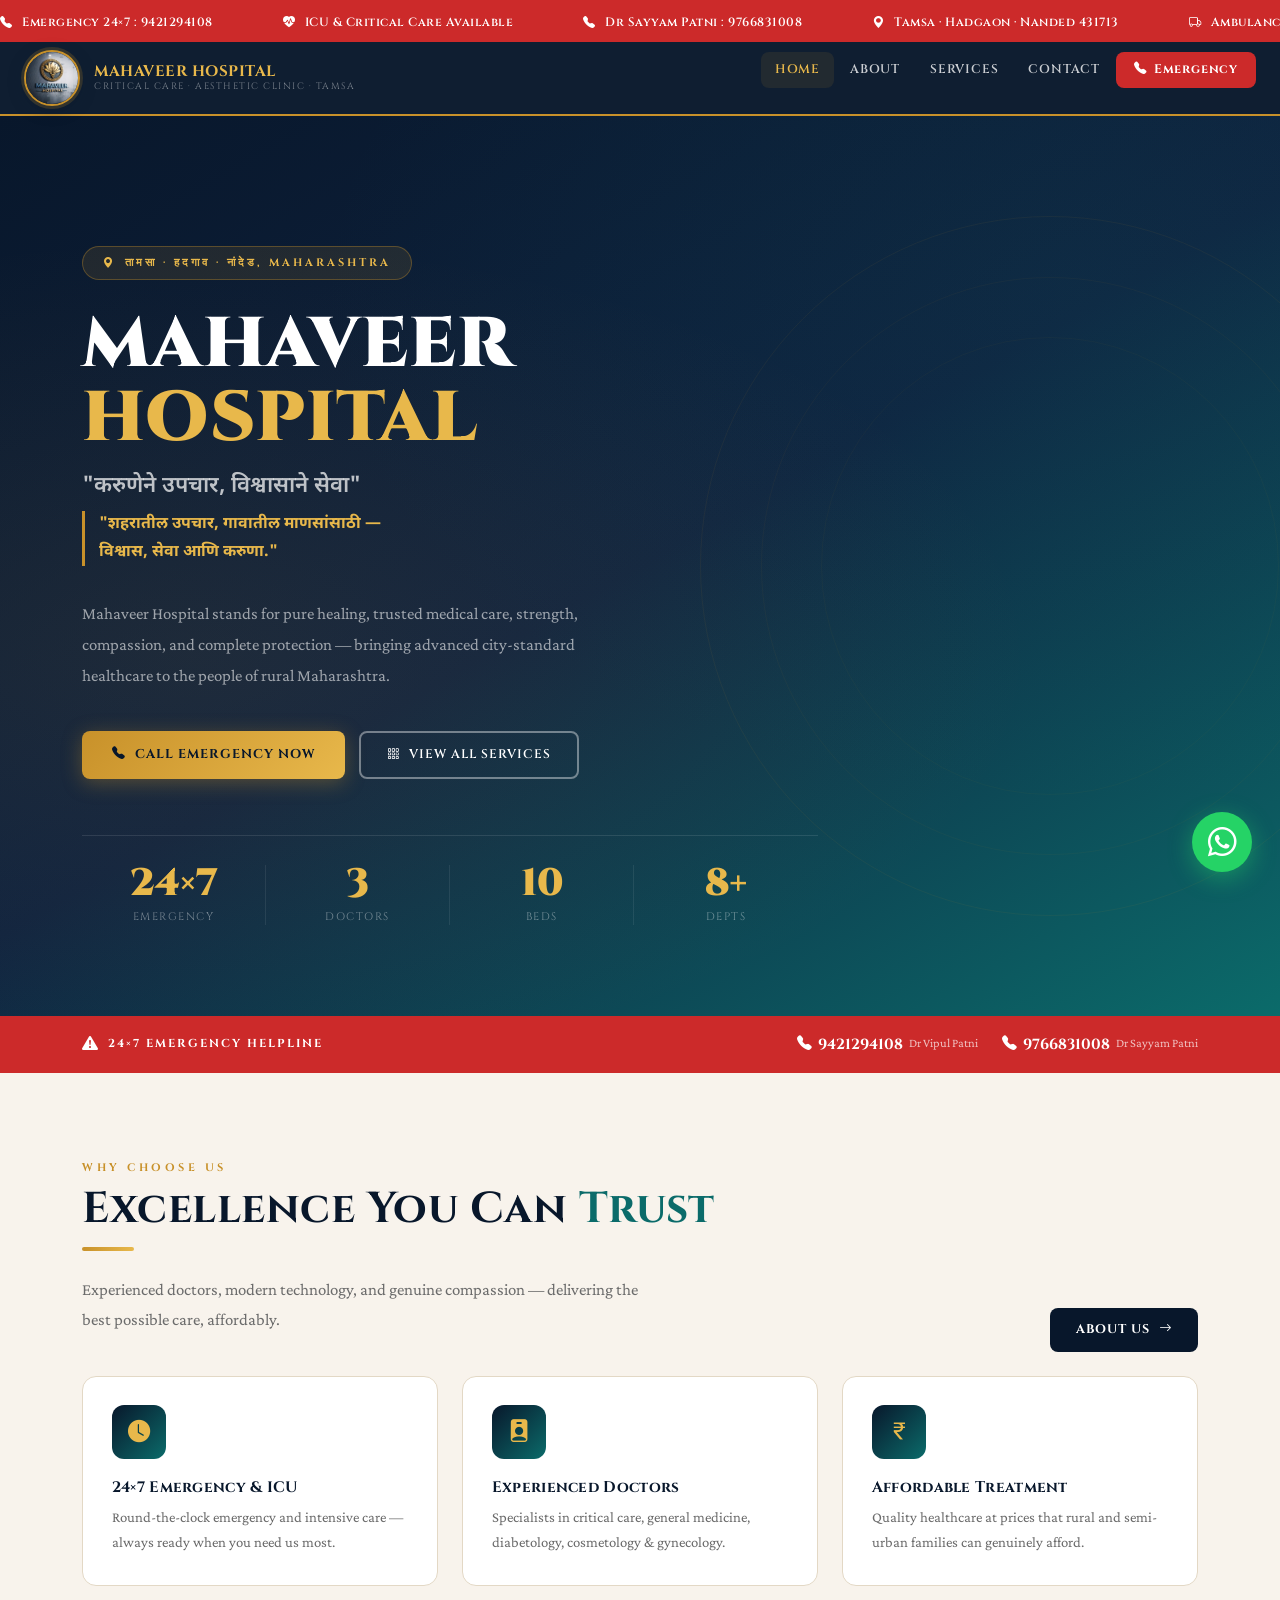
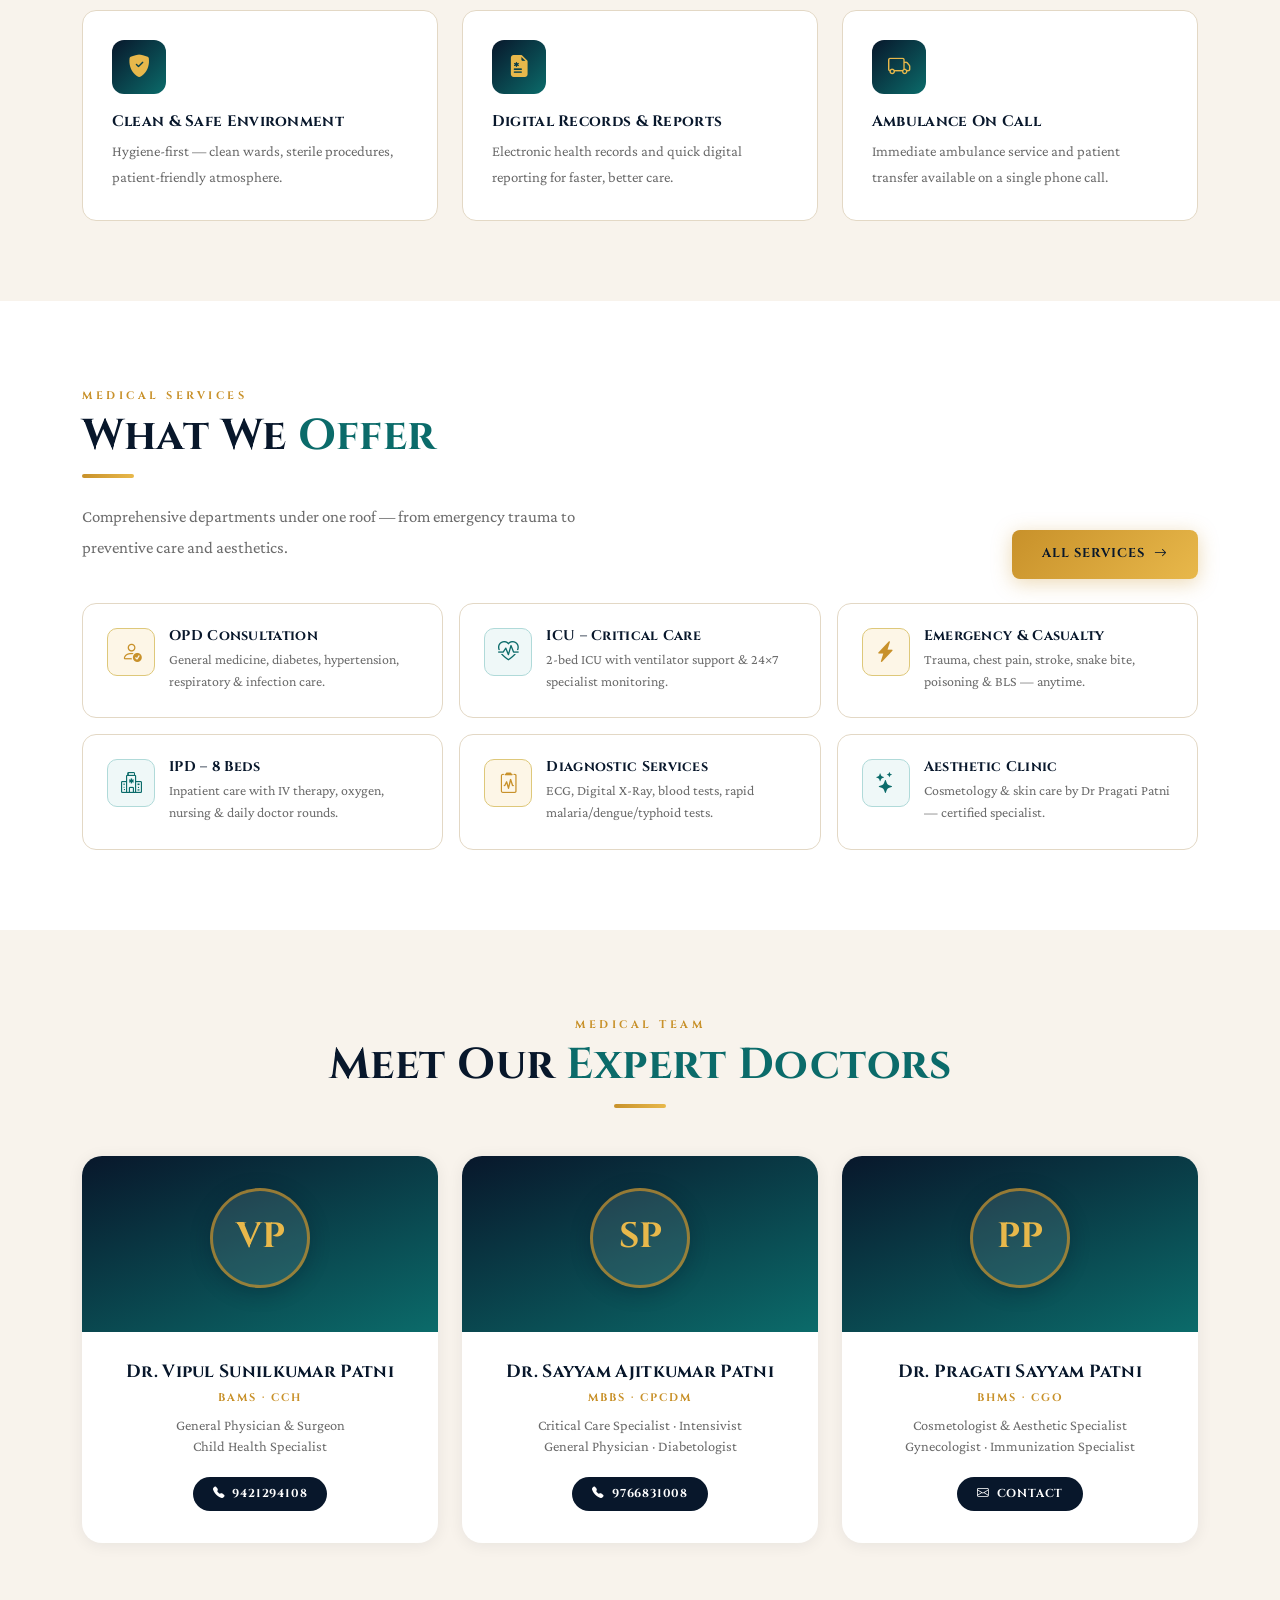
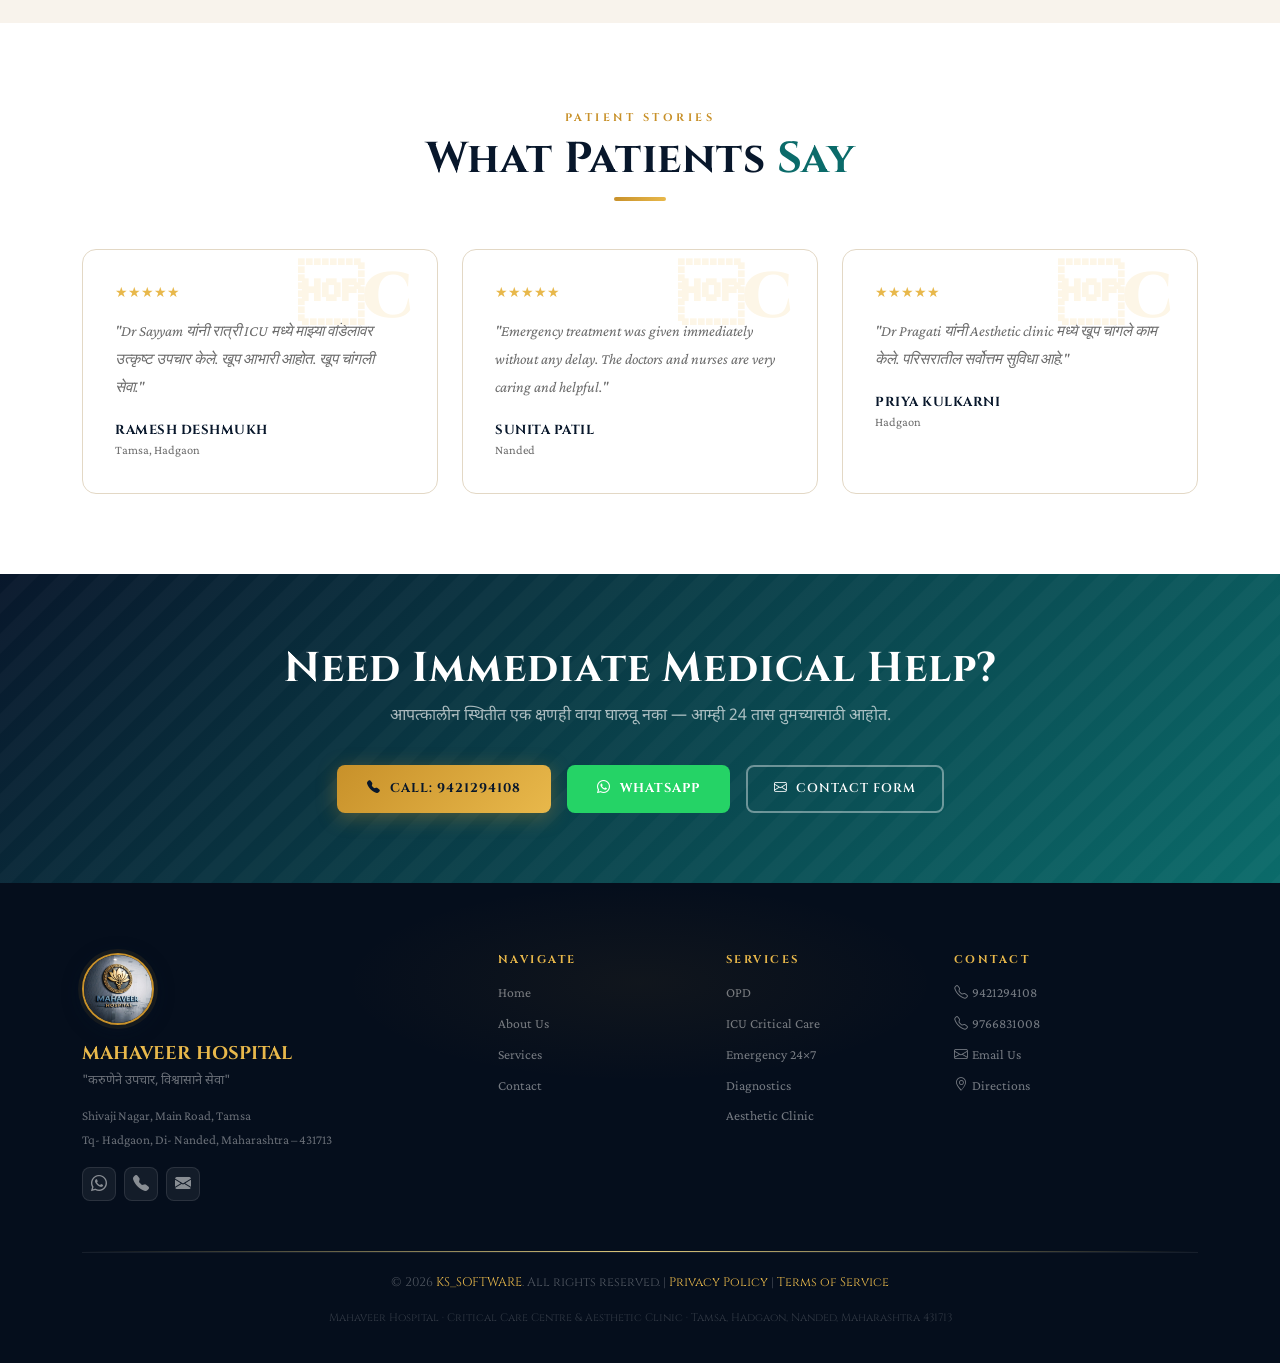
==== index.html @ 1d965a62 "FINAL CODE MAHAVEER HOSPITAL WEBSITE CODE" ====
<!DOCTYPE html><html lang="mr"><head>
<meta charset="UTF-8"/><meta name="viewport" content="width=device-width,initial-scale=1.0"/>
<title>Mahaveer Hospital – Critical Care Centre & Aesthetic Clinic | Tamsa, Hadgaon, Nanded</title><meta name="description" content="Mahaveer Hospital Tamsa – 24×7 Emergency, ICU, OPD, Diagnostic & Aesthetic Clinic. Dr Vipul Patni & Dr Sayyam Patni. Call 9421294108. Tamsa, Hadgaon, Nanded 431713."/>
<meta name="keywords" content="Mahaveer Hospital Tamsa Hadgaon Nanded, ICU emergency OPD, Dr Vipul Patni, Dr Sayyam Patni, critical care Maharashtra, महावीर हॉस्पिटल तामसा"/>
<script type="application/ld+json">{"@context":"https://schema.org","@type":"Hospital","name":"Mahaveer Hospital","telephone":"+919421294108","address":{"@type":"PostalAddress","streetAddress":"Shivaji Nagar Main Road Tamsa","addressLocality":"Hadgaon","addressRegion":"Maharashtra","postalCode":"431713","addressCountry":"IN"},"openingHours":"Mo-Su 00:00-23:59"}</script>
<link rel="preconnect" href="https://fonts.googleapis.com"/>
<link href="https://fonts.googleapis.com/css2?family=Cinzel:wght@400;600;700;900&family=Crimson+Pro:ital,wght@0,300;0,400;0,600;0,700;1,400&family=Noto+Sans+Devanagari:wght@400;500;600;700&display=swap" rel="stylesheet"/>
<link rel="stylesheet" href="https://cdn.jsdelivr.net/npm/bootstrap-icons@1.11.3/font/bootstrap-icons.min.css"/>
<link rel="stylesheet" href="https://cdn.jsdelivr.net/npm/bootstrap@5.3.3/dist/css/bootstrap.min.css"/>
<link rel="stylesheet" href="style.css"/>
<style>
/* HERO */
.hero{min-height:100vh;background:linear-gradient(150deg,#08172B 0%,#0F2340 50%,#0B6B6A 100%);display:flex;align-items:center;padding:110px 0 70px;position:relative;overflow:hidden}
.hero-mesh{position:absolute;inset:0;background:radial-gradient(ellipse at 15% 60%,rgba(200,145,42,.09) 0%,transparent 55%),radial-gradient(ellipse at 85% 20%,rgba(11,107,106,.12) 0%,transparent 50%);pointer-events:none}
.hero-ring{position:absolute;right:-120px;top:50%;transform:translateY(-50%);width:700px;height:700px;border-radius:50%;border:1px solid rgba(200,145,42,.07);pointer-events:none}
.hero-ring::before{content:'';position:absolute;inset:60px;border-radius:50%;border:1px solid rgba(200,145,42,.05)}
.hero-ring::after{content:'';position:absolute;inset:120px;border-radius:50%;border:1px solid rgba(200,145,42,.04)}
.hero-inner{position:relative;z-index:1}
.hero-chip{display:inline-flex;align-items:center;gap:8px;background:rgba(200,145,42,.12);border:1px solid rgba(200,145,42,.35);border-radius:40px;padding:7px 20px;font-family:'Cinzel',serif;font-size:.68rem;font-weight:700;color:#E8B84B;letter-spacing:3px;text-transform:uppercase;margin-bottom:1.8rem}
.hero-h1{font-family:'Cinzel',serif;font-size:clamp(2.2rem,5.5vw,4.5rem);font-weight:900;color:#fff;line-height:1.05;letter-spacing:1px;margin-bottom:.8rem}
.hero-h1 em{color:#E8B84B;font-style:normal;display:block}
.hero-tagline{font-family:'Noto Sans Devanagari',sans-serif;font-size:clamp(1.05rem,2.2vw,1.4rem);color:rgba(255,255,255,.72);font-weight:600;margin-bottom:.4rem}
.hero-bold{font-family:'Noto Sans Devanagari',sans-serif;font-size:clamp(.85rem,1.5vw,1rem);font-weight:700;color:#E8B84B;border-left:3px solid #C8912A;padding-left:14px;margin-bottom:2rem;line-height:1.7}
.hero-p{font-size:1.05rem;color:rgba(255,255,255,.58);max-width:500px;line-height:1.85;margin-bottom:2.5rem;font-family:'Crimson Pro',serif}
.hero-btns{display:flex;flex-wrap:wrap;gap:14px;margin-bottom:3.5rem}
.hero-stats{display:grid;grid-template-columns:repeat(4,1fr);gap:0;padding:1.8rem 0 0;border-top:1px solid rgba(255,255,255,.1)}
.hst{text-align:center;padding:0 1rem}
.hst:not(:last-child){border-right:1px solid rgba(255,255,255,.08)}
.hst-num{font-family:'Cinzel',serif;font-size:clamp(1.5rem,3vw,2.4rem);font-weight:900;color:#E8B84B;display:block;line-height:1}
.hst-lbl{font-size:.68rem;color:rgba(255,255,255,.42);letter-spacing:1.5px;text-transform:uppercase;font-family:'Cinzel',serif;margin-top:4px}

/* EMERGENCY BAND */
.em-band{background:var(--red);padding:16px 0}
.em-inner{display:flex;flex-wrap:wrap;align-items:center;justify-content:space-between;gap:12px}
.em-label{font-family:'Cinzel',serif;font-size:.72rem;font-weight:700;color:#fff;letter-spacing:2px;text-transform:uppercase;display:flex;align-items:center;gap:8px}
.em-label i{font-size:1rem;animation:bell .8s ease-in-out infinite alternate}
@keyframes bell{from{transform:rotate(-10deg)}to{transform:rotate(10deg)}}
.em-phones{display:flex;flex-wrap:wrap;gap:24px}
.em-phones a{color:#fff;text-decoration:none;font-family:'Cinzel',serif;font-weight:700;font-size:.92rem;display:flex;align-items:center;gap:6px}
.em-phones a small{font-family:'Crimson Pro',serif;font-size:.78rem;opacity:.7;font-weight:400}

/* WHY US */
.why-card{background:#fff;border-radius:14px;padding:1.8rem;border:1px solid var(--border);transition:all .3s;height:100%;position:relative;overflow:hidden}
.why-card::before{content:'';position:absolute;top:0;left:0;right:0;height:3px;background:linear-gradient(90deg,var(--gold),var(--teal));transform:scaleX(0);transform-origin:left;transition:transform .35s}
.why-card:hover{transform:translateY(-6px);box-shadow:0 20px 60px rgba(8,23,43,.13)}
.why-card:hover::before{transform:scaleX(1)}
.why-ico{width:54px;height:54px;border-radius:12px;background:linear-gradient(135deg,var(--navy),var(--teal));display:flex;align-items:center;justify-content:center;font-size:1.4rem;color:#E8B84B;margin-bottom:1.2rem}
.why-card h5{font-family:'Cinzel',serif;font-size:.95rem;font-weight:700;color:var(--navy);margin-bottom:.5rem;letter-spacing:.3px}
.why-card p{font-size:.92rem;color:var(--muted);line-height:1.75;margin:0}

/* SVC PREVIEW */
.svc-prev{background:#fff;border-radius:14px;border:1px solid var(--border);padding:1.5rem;display:flex;gap:14px;align-items:flex-start;transition:all .3s;height:100%}
.svc-prev:hover{box-shadow:0 8px 32px rgba(8,23,43,.1);transform:translateY(-3px)}
.sp-ico{width:48px;height:48px;flex-shrink:0;border-radius:10px;background:var(--gold-pale);border:1px solid var(--gold-border);display:flex;align-items:center;justify-content:center;font-size:1.3rem;color:var(--gold)}
.sp-ico.teal{background:#EFF8F8;border-color:#B0DAD9;color:var(--teal)}
.svc-prev h6{font-family:'Cinzel',serif;font-size:.88rem;font-weight:700;color:var(--navy);margin-bottom:4px;letter-spacing:.3px}
.svc-prev p{font-size:.87rem;color:var(--muted);line-height:1.6;margin:0}

/* TESTI */
.testi-card{background:#fff;border-radius:14px;padding:2rem;border:1px solid var(--border);height:100%;position:relative}
.testi-card::before{content:'C';font-family:'Cinzel',serif;font-size:4rem;color:var(--gold-pale);position:absolute;top:1rem;right:1.5rem;line-height:1;font-weight:900}
.testi-stars{color:#E8B84B;margin-bottom:.8rem;font-size:.85rem}
.testi-q{font-size:.95rem;color:var(--muted);line-height:1.85;margin-bottom:1.2rem;font-style:italic}
.testi-name{font-family:'Cinzel',serif;font-weight:700;font-size:.82rem;color:var(--navy);letter-spacing:.5px}
.testi-loc{font-size:.78rem;color:var(--muted);font-family:'Crimson Pro',serif}

/* CTA */
.cta-block{background:linear-gradient(135deg,var(--navy),var(--teal));padding:70px 0;text-align:center;position:relative;overflow:hidden}
.cta-block::before{content:'';position:absolute;inset:0;background:url("data:image/svg+xml,%3Csvg width='40' height='40' viewBox='0 0 40 40' xmlns='http://www.w3.org/2000/svg'%3E%3Cg fill='%23ffffff' fill-opacity='0.025'%3E%3Cpath d='M0 40L40 0H20L0 20M40 40V20L20 40'/%3E%3C/g%3E%3C/svg%3E")}
.cta-block h2{font-family:'Cinzel',serif;font-size:clamp(1.5rem,3.5vw,2.6rem);font-weight:700;color:#fff;margin-bottom:.6rem;letter-spacing:1px;position:relative}
.cta-block p{font-family:'Noto Sans Devanagari',sans-serif;color:rgba(255,255,255,.65);margin-bottom:2.2rem;position:relative}

@media(max-width:768px){.hero-stats{grid-template-columns:repeat(2,1fr);gap:1px}.hst{padding:.8rem}}
</style>
</head><body><div class="ticker-wrap"><div class="ticker-move">
<span><i class="bi bi-telephone-fill"></i> Emergency 24×7 : 9421294108</span>
<span><i class="bi bi-heart-pulse-fill"></i> ICU &amp; Critical Care Available</span>
<span><i class="bi bi-telephone-fill"></i> Dr Sayyam Patni : 9766831008</span>
<span><i class="bi bi-geo-alt-fill"></i> Tamsa · Hadgaon · Nanded 431713</span>
<span><i class="bi bi-truck"></i> Ambulance On Call</span>
<span><i class="bi bi-telephone-fill"></i> Emergency 24×7 : 9421294108</span>
<span><i class="bi bi-heart-pulse-fill"></i> ICU &amp; Critical Care Available</span>
<span><i class="bi bi-telephone-fill"></i> Dr Sayyam Patni : 9766831008</span>
<span><i class="bi bi-geo-alt-fill"></i> Tamsa · Hadgaon · Nanded 431713</span>
<span><i class="bi bi-truck"></i> Ambulance On Call</span>
</div></div>
<nav class="site-nav" id="mainNav">
<div class="nav-container">
  <a href="index.html" class="nav-brand">
    <img src="logo.jpeg" alt="Mahaveer Hospital Logo" class="nav-logo-img"/>
    <div class="brand-words"><span class="brand-main">MAHAVEER HOSPITAL</span><span class="brand-sub">Critical Care · Aesthetic Clinic · Tamsa</span></div>
  </a>
  <button class="nav-hamburger" id="navToggle"><span></span><span></span><span></span></button>
  <ul class="nav-menu" id="navMenu"><li><a href="index.html" class="nav-link  active">Home</a></li><li><a href="about.html" class="nav-link">About</a></li><li><a href="services.html" class="nav-link">Services</a></li><li><a href="contact.html" class="nav-link">Contact</a></li><li><a href="tel:9421294108" class="nav-emergency"><i class="bi bi-telephone-fill"></i> Emergency</a></li></ul>
</div></nav>
<!-- ══ HERO ══ -->
<section class="hero">
  <div class="hero-mesh"></div>
  <div class="hero-ring"></div>
  <div class="container hero-inner">
    <div class="row">
      <div class="col-lg-8">
        <div class="hero-chip"><i class="bi bi-geo-alt-fill"></i> तामसा · हदगाव · नांदेड, Maharashtra</div>
        <h1 class="hero-h1">MAHAVEER<br/><em>HOSPITAL</em></h1>
        <div class="hero-tagline">"करुणेने उपचार, विश्वासाने सेवा"</div>
        <div class="hero-bold">"शहरातील उपचार, गावातील माणसांसाठी —<br/>विश्वास, सेवा आणि करुणा."</div>
        <p class="hero-p">Mahaveer Hospital stands for pure healing, trusted medical care, strength, compassion, and complete protection — bringing advanced city-standard healthcare to the people of rural Maharashtra.</p>
        <div class="hero-btns">
          <a href="tel:9421294108" class="btn-gold"><i class="bi bi-telephone-fill"></i> Call Emergency Now</a>
          <a href="services.html" class="btn-outline-white"><i class="bi bi-grid-3x3-gap"></i> View All Services</a>
        </div>
        <div class="hero-stats">
          <div class="hst"><span class="hst-num" data-count="24" data-suffix="×7">24×7</span><div class="hst-lbl">Emergency</div></div>
          <div class="hst"><span class="hst-num" data-count="3" data-suffix="">3</span><div class="hst-lbl">Doctors</div></div>
          <div class="hst"><span class="hst-num" data-count="10" data-suffix="">10</span><div class="hst-lbl">Beds</div></div>
          <div class="hst"><span class="hst-num" data-count="8" data-suffix="+">8+</span><div class="hst-lbl">Depts</div></div>
        </div>
      </div>
    </div>
  </div>
</section>

<!-- ══ EMERGENCY BAND ══ -->
<div class="em-band">
  <div class="container">
    <div class="em-inner">
      <div class="em-label"><i class="bi bi-exclamation-triangle-fill"></i> 24×7 Emergency Helpline</div>
      <div class="em-phones">
        <a href="tel:9421294108"><i class="bi bi-telephone-fill"></i> 9421294108 <small>Dr Vipul Patni</small></a>
        <a href="tel:9766831008"><i class="bi bi-telephone-fill"></i> 9766831008 <small>Dr Sayyam Patni</small></a>
      </div>
    </div>
  </div>
</div>

<!-- ══ WHY US ══ -->
<section class="bg-cream">
  <div class="container">
    <div class="row align-items-end mb-4">
      <div class="col-md-8" data-aos>
        <div class="sec-eyebrow">Why Choose Us</div>
        <h2 class="sec-title">Excellence You Can <span>Trust</span></h2>
        <div class="gold-bar"></div>
        <p class="sec-lead">Experienced doctors, modern technology, and genuine compassion — delivering the best possible care, affordably.</p>
      </div>
      <div class="col-md-4 text-md-end mt-3 mt-md-0">
        <a href="about.html" class="btn-navy">About Us <i class="bi bi-arrow-right"></i></a>
      </div>
    </div>
    <div class="row g-4">
      <div class="col-md-6 col-lg-4" data-aos><div class="why-card"><div class="why-ico"><i class="bi bi-clock-fill"></i></div><h5>24×7 Emergency &amp; ICU</h5><p>Round-the-clock emergency and intensive care — always ready when you need us most.</p></div></div>
      <div class="col-md-6 col-lg-4" data-aos data-d="1"><div class="why-card"><div class="why-ico"><i class="bi bi-person-badge-fill"></i></div><h5>Experienced Doctors</h5><p>Specialists in critical care, general medicine, diabetology, cosmetology &amp; gynecology.</p></div></div>
      <div class="col-md-6 col-lg-4" data-aos data-d="2"><div class="why-card"><div class="why-ico"><i class="bi bi-currency-rupee"></i></div><h5>Affordable Treatment</h5><p>Quality healthcare at prices that rural and semi-urban families can genuinely afford.</p></div></div>
      <div class="col-md-6 col-lg-4" data-aos data-d="3"><div class="why-card"><div class="why-ico"><i class="bi bi-shield-fill-check"></i></div><h5>Clean &amp; Safe Environment</h5><p>Hygiene-first — clean wards, sterile procedures, patient-friendly atmosphere.</p></div></div>
      <div class="col-md-6 col-lg-4" data-aos data-d="4"><div class="why-card"><div class="why-ico"><i class="bi bi-file-earmark-medical-fill"></i></div><h5>Digital Records &amp; Reports</h5><p>Electronic health records and quick digital reporting for faster, better care.</p></div></div>
      <div class="col-md-6 col-lg-4" data-aos data-d="5"><div class="why-card"><div class="why-ico"><i class="bi bi-truck"></i></div><h5>Ambulance On Call</h5><p>Immediate ambulance service and patient transfer available on a single phone call.</p></div></div>
    </div>
  </div>
</section>

<!-- ══ SERVICES PREVIEW ══ -->
<section>
  <div class="container">
    <div class="row align-items-end mb-4">
      <div class="col-md-8" data-aos>
        <div class="sec-eyebrow">Medical Services</div>
        <h2 class="sec-title">What We <span>Offer</span></h2>
        <div class="gold-bar"></div>
        <p class="sec-lead">Comprehensive departments under one roof — from emergency trauma to preventive care and aesthetics.</p>
      </div>
      <div class="col-md-4 text-md-end mt-3 mt-md-0">
        <a href="services.html" class="btn-gold">All Services <i class="bi bi-arrow-right"></i></a>
      </div>
    </div>
    <div class="row g-3">
      <div class="col-md-6 col-lg-4" data-aos><div class="svc-prev"><div class="sp-ico"><i class="bi bi-person-check"></i></div><div><h6>OPD Consultation</h6><p>General medicine, diabetes, hypertension, respiratory &amp; infection care.</p></div></div></div>
      <div class="col-md-6 col-lg-4" data-aos data-d="1"><div class="svc-prev"><div class="sp-ico teal"><i class="bi bi-heart-pulse"></i></div><div><h6>ICU – Critical Care</h6><p>2-bed ICU with ventilator support &amp; 24×7 specialist monitoring.</p></div></div></div>
      <div class="col-md-6 col-lg-4" data-aos data-d="2"><div class="svc-prev"><div class="sp-ico"><i class="bi bi-lightning-charge-fill"></i></div><div><h6>Emergency &amp; Casualty</h6><p>Trauma, chest pain, stroke, snake bite, poisoning &amp; BLS — anytime.</p></div></div></div>
      <div class="col-md-6 col-lg-4" data-aos data-d="3"><div class="svc-prev"><div class="sp-ico teal"><i class="bi bi-hospital"></i></div><div><h6>IPD – 8 Beds</h6><p>Inpatient care with IV therapy, oxygen, nursing &amp; daily doctor rounds.</p></div></div></div>
      <div class="col-md-6 col-lg-4" data-aos data-d="4"><div class="svc-prev"><div class="sp-ico"><i class="bi bi-clipboard2-pulse"></i></div><div><h6>Diagnostic Services</h6><p>ECG, Digital X-Ray, blood tests, rapid malaria/dengue/typhoid tests.</p></div></div></div>
      <div class="col-md-6 col-lg-4" data-aos data-d="5"><div class="svc-prev"><div class="sp-ico teal"><i class="bi bi-stars"></i></div><div><h6>Aesthetic Clinic</h6><p>Cosmetology &amp; skin care by Dr Pragati Patni — certified specialist.</p></div></div></div>
    </div>
  </div>
</section>

<!-- ══ DOCTORS ══ -->
<section class="bg-cream">
  <div class="container">
    <div class="text-center mb-5" data-aos>
      <div class="sec-eyebrow">Medical Team</div>
      <h2 class="sec-title">Meet Our <span>Expert Doctors</span></h2>
      <div class="gold-bar mx-auto"></div>
    </div>
    <div class="row g-4 justify-content-center">
      <div class="col-md-6 col-lg-4" data-aos>
        <div class="doc-card"><div class="doc-card-head"><div class="doc-initials">VP</div></div>
        <div class="doc-card-body"><div class="doc-name">Dr. Vipul Sunilkumar Patni</div><div class="doc-degree">BAMS · CCH</div><div class="doc-spec">General Physician &amp; Surgeon<br/>Child Health Specialist</div>
        <a href="tel:9421294108" class="doc-cta"><i class="bi bi-telephone-fill"></i> 9421294108</a></div></div>
      </div>
      <div class="col-md-6 col-lg-4" data-aos data-d="2">
        <div class="doc-card"><div class="doc-card-head"><div class="doc-initials">SP</div></div>
        <div class="doc-card-body"><div class="doc-name">Dr. Sayyam Ajitkumar Patni</div><div class="doc-degree">MBBS · CPCDM</div><div class="doc-spec">Critical Care Specialist · Intensivist<br/>General Physician · Diabetologist</div>
        <a href="tel:9766831008" class="doc-cta"><i class="bi bi-telephone-fill"></i> 9766831008</a></div></div>
      </div>
      <div class="col-md-6 col-lg-4" data-aos data-d="4">
        <div class="doc-card"><div class="doc-card-head"><div class="doc-initials">PP</div></div>
        <div class="doc-card-body"><div class="doc-name">Dr. Pragati Sayyam Patni</div><div class="doc-degree">BHMS · CGO</div><div class="doc-spec">Cosmetologist &amp; Aesthetic Specialist<br/>Gynecologist · Immunization Specialist</div>
        <a href="contact.html" class="doc-cta"><i class="bi bi-envelope"></i> Contact</a></div></div>
      </div>
    </div>
  </div>
</section>

<!-- ══ TESTIMONIALS ══ -->
<section>
  <div class="container">
    <div class="text-center mb-5" data-aos>
      <div class="sec-eyebrow">Patient Stories</div>
      <h2 class="sec-title">What Patients <span>Say</span></h2>
      <div class="gold-bar mx-auto"></div>
    </div>
    <div class="row g-4">
      <div class="col-md-4" data-aos><div class="testi-card"><div class="testi-stars">★★★★★</div><p class="testi-q">"Dr Sayyam यांनी रात्री ICU मध्ये माझ्या वडिलांवर उत्कृष्ट उपचार केले. खूप आभारी आहोत. खूप चांगली सेवा."</p><div class="testi-name">RAMESH DESHMUKH</div><div class="testi-loc">Tamsa, Hadgaon</div></div></div>
      <div class="col-md-4" data-aos data-d="2"><div class="testi-card"><div class="testi-stars">★★★★★</div><p class="testi-q">"Emergency treatment was given immediately without any delay. The doctors and nurses are very caring and helpful."</p><div class="testi-name">SUNITA PATIL</div><div class="testi-loc">Nanded</div></div></div>
      <div class="col-md-4" data-aos data-d="4"><div class="testi-card"><div class="testi-stars">★★★★★</div><p class="testi-q">"Dr Pragati यांनी Aesthetic clinic मध्ये खूप चांगले काम केले. परिसरातील सर्वोत्तम सुविधा आहे."</p><div class="testi-name">PRIYA KULKARNI</div><div class="testi-loc">Hadgaon</div></div></div>
    </div>
  </div>
</section>

<!-- ══ CTA ══ -->
<div class="cta-block">
  <div class="container" data-aos>
    <h2>Need Immediate Medical Help?</h2>
    <p>आपत्कालीन स्थितीत एक क्षणही वाया घालवू नका — आम्ही 24 तास तुमच्यासाठी आहोत.</p>
    <div class="d-flex justify-content-center flex-wrap gap-3">
      <a href="tel:9421294108" class="btn-gold"><i class="bi bi-telephone-fill"></i> Call: 9421294108</a>
      <a href="https://wa.me/919421294108" target="_blank" style="display:inline-flex;align-items:center;gap:9px;background:#25D366;color:#fff;padding:14px 30px;border-radius:8px;font-family:'Cinzel',serif;font-weight:700;font-size:.8rem;letter-spacing:1px;text-transform:uppercase;text-decoration:none;transition:all .3s;"><i class="bi bi-whatsapp"></i> WhatsApp</a>
      <a href="contact.html" class="btn-outline-white"><i class="bi bi-envelope"></i> Contact Form</a>
    </div>
  </div>
</div>
<footer class="site-footer"><div class="footer-glow"></div><div class="container">
  <div class="footer-top">
    <div>
      <img src="logo.jpeg" alt="Mahaveer Hospital" class="footer-logo-img"/>
      <p class="footer-name">MAHAVEER HOSPITAL</p>
      <p class="footer-tag">"करुणेने उपचार, विश्वासाने सेवा"</p>
      <p class="footer-addr">Shivaji Nagar, Main Road, Tamsa<br/>Tq- Hadgaon, Di- Nanded, Maharashtra – 431713</p>
      <div class="footer-socials">
        <a href="https://wa.me/919421294108" target="_blank"><i class="bi bi-whatsapp"></i></a>
        <a href="tel:9421294108"><i class="bi bi-telephone-fill"></i></a>
        <a href="mailto:info@mahavirhospital.com"><i class="bi bi-envelope-fill"></i></a>
      </div>
    </div>
    <div class="footer-links-col"><h6>Navigate</h6><a href="index.html">Home</a><a href="about.html">About Us</a><a href="services.html">Services</a><a href="contact.html">Contact</a></div>
    <div class="footer-links-col"><h6>Services</h6><a href="services.html">OPD</a><a href="services.html">ICU Critical Care</a><a href="services.html">Emergency 24×7</a><a href="services.html">Diagnostics</a><a href="services.html">Aesthetic Clinic</a></div>
    <div class="footer-links-col"><h6>Contact</h6>
      <a href="tel:9421294108"><i class="bi bi-telephone me-1"></i>9421294108</a>
      <a href="tel:9766831008"><i class="bi bi-telephone me-1"></i>9766831008</a>
      <a href="mailto:info@mahavirhospital.com"><i class="bi bi-envelope me-1"></i>Email Us</a>
      <a href="https://maps.app.goo.gl/ueTT2sujf9vZsmC67" target="_blank"><i class="bi bi-geo-alt me-1"></i>Directions</a>
    </div>
  </div>
  <div class="divider-gold"></div>
  <div class="footer-bottom">
    <p>&copy; 2026 <a href="http://kssoftware.infinityfree.me/" target="_blank">KS_SOFTWARE</a>. All rights reserved. | <a href="#">Privacy Policy</a> | <a href="#">Terms of Service</a></p>
    <p class="footer-seo">Mahaveer Hospital · Critical Care Centre &amp; Aesthetic Clinic · Tamsa, Hadgaon, Nanded, Maharashtra 431713</p>
  </div>
</div></footer>
<a href="https://wa.me/919421294108?text=नमस्कार%2C%20मला%20Mahaveer%20Hospital%20बद्दल%20माहिती%20हवी%20आहे." target="_blank" class="wa-fab" title="Chat on WhatsApp"><i class="bi bi-whatsapp"></i><span class="wa-pulse"></span></a>
<script src="https://cdn.jsdelivr.net/npm/bootstrap@5.3.3/dist/js/bootstrap.bundle.min.js"></script>
<script src="app.js"></script>
</body></html>
---- style.css ----
/* ══════════════════════════════════════════════
   MAHAVEER HOSPITAL — MASTER STYLESHEET v2
   Cinzel display · Crimson Pro body · Gold/Navy
══════════════════════════════════════════════ */
@import url('https://fonts.googleapis.com/css2?family=Cinzel:wght@400;600;700;900&family=Crimson+Pro:ital,wght@0,300;0,400;0,600;0,700;1,400&family=Noto+Sans+Devanagari:wght@400;500;600;700&display=swap');

:root {
  --gold:        #C8912A;
  --gold-lt:     #E8B84B;
  --gold-pale:   #FDF6E7;
  --gold-border: #DEC87A;
  --navy:        #08172B;
  --navy-2:      #0F2340;
  --teal:        #0B6B6A;
  --teal-lt:     #0F9B9A;
  --white:       #FFFFFF;
  --cream:       #F8F3EC;
  --text:        #1A1A1A;
  --muted:       #6B6B6B;
  --border:      #E3D8C5;
  --red:         #CC2A2A;

  --ff-display: 'Cinzel', serif;
  --ff-body:    'Crimson Pro', serif;
  --ff-deva:    'Noto Sans Devanagari', sans-serif;

  --r:   14px;
  --r-lg: 20px;
  --sh-sm: 0 2px 16px rgba(8,23,43,.07);
  --sh-md: 0 8px 32px rgba(8,23,43,.11);
  --sh-lg: 0 20px 60px rgba(8,23,43,.16);
  --tr:  all .3s cubic-bezier(.4,0,.2,1);
}

*, *::before, *::after { box-sizing: border-box; margin: 0; padding: 0; }
html { scroll-behavior: smooth; }
body { font-family: var(--ff-body); color: var(--text); background: var(--white); overflow-x: hidden; font-size: 16px; line-height: 1.6; }

/* ── SCROLLBAR ── */
::-webkit-scrollbar { width: 5px; }
::-webkit-scrollbar-track { background: var(--cream); }
::-webkit-scrollbar-thumb { background: var(--gold); border-radius: 3px; }

/* ════ TICKER ════ */
.ticker-wrap {
  background: var(--red);
  padding: 8px 0; overflow: hidden;
}
.ticker-move {
  display: inline-flex; gap: 70px;
  white-space: nowrap;
  animation: tickerRun 30s linear infinite;
}
.ticker-move span {
  color: #fff; font-size: 0.75rem;
  font-weight: 600; letter-spacing: 0.5px;
  font-family: 'Cinzel', serif;
}
.ticker-move span i { margin-right: 6px; }
@keyframes tickerRun {
  from { transform: translateX(0); }
  to   { transform: translateX(-50%); }
}

/* ════ NAVBAR ════ */
.site-nav {
  position: sticky; top: 0; z-index: 1000;
  background: rgba(8,23,43,0.97);
  backdrop-filter: blur(20px);
  border-bottom: 2px solid var(--gold);
  transition: var(--tr);
}
.nav-container {
  max-width: 1280px; margin: 0 auto;
  padding: 0 24px;
  display: flex; align-items: center;
  justify-content: space-between;
  min-height: 72px;
}
.nav-brand {
  display: flex; align-items: center; gap: 14px;
  text-decoration: none;
}
.nav-logo-img {
  width: 56px; height: 56px;
  border-radius: 50%;
  object-fit: cover;
  border: 2.5px solid var(--gold);
  box-shadow: 0 0 0 3px rgba(200,145,42,0.2), 0 4px 16px rgba(8,23,43,0.4);
  transition: var(--tr);
  background: var(--navy);
  flex-shrink: 0;
}
.nav-brand:hover .nav-logo-img {
  box-shadow: 0 0 0 5px rgba(200,145,42,0.35), 0 6px 20px rgba(8,23,43,0.5);
  transform: scale(1.05);
}
.brand-words { line-height: 1.2; }
.brand-main {
  display: block;
  font-family: var(--ff-display);
  font-size: 0.95rem; font-weight: 700;
  color: var(--gold-lt);
  letter-spacing: 0.5px;
}
.brand-sub {
  display: block;
  font-size: 0.58rem; color: rgba(255,255,255,0.45);
  letter-spacing: 1.5px; text-transform: uppercase;
  font-family: var(--ff-display);
}
.nav-menu {
  display: flex; align-items: center; gap: 2px;
  list-style: none;
}
.nav-link {
  display: block; padding: 8px 14px;
  color: rgba(255,255,255,0.78) !important;
  text-decoration: none;
  font-family: var(--ff-display);
  font-size: 0.78rem; font-weight: 600;
  letter-spacing: 0.8px;
  border-radius: 8px;
  transition: var(--tr);
  text-transform: uppercase;
}
.nav-link:hover, .nav-link.active {
  color: var(--gold-lt) !important;
  background: rgba(200,145,42,0.1);
}
.nav-emergency {
  display: flex; align-items: center; gap: 7px;
  background: var(--red) !important;
  color: #fff !important;
  padding: 8px 18px !important;
  border-radius: 8px !important;
  font-family: var(--ff-display) !important;
  font-size: 0.78rem !important; font-weight: 700 !important;
  letter-spacing: 0.8px !important;
  text-decoration: none;
  animation: emergPulse 2.5s ease-in-out infinite;
}
@keyframes emergPulse {
  0%,100% { box-shadow: 0 0 0 0 rgba(204,42,42,0.5); }
  50%      { box-shadow: 0 0 0 10px rgba(204,42,42,0); }
}
.nav-hamburger {
  display: none; flex-direction: column; gap: 5px;
  background: none; border: none; cursor: pointer; padding: 6px;
}
.nav-hamburger span {
  display: block; width: 24px; height: 2px;
  background: #fff; border-radius: 2px; transition: var(--tr);
}
@media(max-width:991px) {
  .nav-hamburger { display: flex; }
  .nav-menu {
    display: none; position: absolute;
    top: 100%; left: 0; right: 0;
    background: var(--navy-2);
    flex-direction: column; align-items: stretch;
    padding: 12px 20px;
    border-top: 1px solid rgba(200,145,42,0.3);
    gap: 4px;
  }
  .nav-menu.open { display: flex; }
  .nav-emergency { justify-content: center; }
}

/* ════ PAGE HERO ════ */
.page-hero {
  background: linear-gradient(135deg, var(--navy) 0%, var(--navy-2) 60%, var(--teal) 100%);
  padding: 80px 0 65px; position: relative; overflow: hidden;
}
.page-hero::before {
  content:''; position:absolute; inset:0;
  background: url("data:image/svg+xml,%3Csvg width='60' height='60' viewBox='0 0 60 60' xmlns='http://www.w3.org/2000/svg'%3E%3Cg fill='none'%3E%3Cg fill='%23ffffff' fill-opacity='0.025'%3E%3Cpath d='M36 34v-4h-2v4h-4v2h4v4h2v-4h4v-2h-4zm0-30V0h-2v4h-4v2h4v4h2V6h4V4h-4zM6 34v-4H4v4H0v2h4v4h2v-4h4v-2H6zM6 4V0H4v4H0v2h4v4h2V6h4V4H6z'/%3E%3C/g%3E%3C/g%3E%3C/svg%3E");
}
.page-hero-inner { position: relative; z-index: 1; }
.breadcrumb {
  display: flex; align-items: center; gap: 8px;
  font-size: 0.78rem; color: rgba(255,255,255,0.45);
  font-family: var(--ff-display);
  letter-spacing: 0.5px; margin-bottom: 1.2rem;
}
.breadcrumb a { color: var(--gold-lt); text-decoration: none; }
.breadcrumb i { font-size: 0.55rem; }
.page-hero-title {
  font-family: var(--ff-display);
  font-size: clamp(2rem,5vw,3.5rem);
  font-weight: 700; color: #fff; line-height: 1.1;
  margin-bottom: 0.6rem; letter-spacing: 1px;
}
.page-hero-title span { color: var(--gold-lt); }
.page-hero-sub {
  font-family: var(--ff-deva);
  font-size: 1rem; color: rgba(255,255,255,0.6);
}

/* ════ SECTION UTILITIES ════ */
section { padding: 80px 0; }
.sec-eyebrow {
  display: inline-block;
  font-family: var(--ff-display);
  font-size: 0.68rem; font-weight: 700;
  letter-spacing: 3.5px; text-transform: uppercase;
  color: var(--gold); margin-bottom: 0.5rem;
}
.sec-title {
  font-family: var(--ff-display);
  font-size: clamp(1.8rem,3.5vw,2.7rem);
  font-weight: 700; color: var(--navy);
  line-height: 1.15; margin-bottom: 0.8rem;
  letter-spacing: 0.5px;
}
.sec-title span { color: var(--teal); }
.gold-bar {
  width: 52px; height: 4px;
  background: linear-gradient(90deg, var(--gold), var(--gold-lt));
  border-radius: 2px; margin-bottom: 1.5rem;
}
.gold-bar.mx-auto { margin-left: auto; margin-right: auto; }
.sec-lead { font-size: 1.05rem; color: var(--muted); max-width: 560px; line-height: 1.8; }

/* ════ BUTTONS ════ */
.btn-gold {
  display: inline-flex; align-items: center; gap: 9px;
  background: linear-gradient(135deg, var(--gold), var(--gold-lt));
  color: var(--navy); font-family: var(--ff-display);
  font-weight: 700; font-size: 0.8rem;
  padding: 14px 30px; border-radius: 8px;
  text-decoration: none; border: none; cursor: pointer;
  letter-spacing: 1px; text-transform: uppercase;
  transition: var(--tr);
  box-shadow: 0 4px 20px rgba(200,145,42,0.35);
}
.btn-gold:hover {
  transform: translateY(-2px);
  box-shadow: 0 10px 30px rgba(200,145,42,0.5);
  color: var(--navy);
}
.btn-outline-white {
  display: inline-flex; align-items: center; gap: 9px;
  border: 2px solid rgba(255,255,255,0.4); color: #fff;
  font-family: var(--ff-display); font-weight: 600;
  font-size: 0.78rem; padding: 12px 26px; border-radius: 8px;
  text-decoration: none; letter-spacing: 1px; text-transform: uppercase;
  transition: var(--tr);
}
.btn-outline-white:hover { border-color: #fff; background: rgba(255,255,255,0.1); color: #fff; }
.btn-navy {
  display: inline-flex; align-items: center; gap: 9px;
  background: var(--navy); color: #fff;
  font-family: var(--ff-display); font-weight: 700;
  font-size: 0.78rem; padding: 12px 26px; border-radius: 8px;
  text-decoration: none; letter-spacing: 1px; text-transform: uppercase;
  transition: var(--tr); border: none; cursor: pointer;
}
.btn-navy:hover { background: var(--teal); color: #fff; transform: translateY(-2px); }
.btn-teal {
  display: inline-flex; align-items: center; gap: 9px;
  background: var(--teal); color: #fff;
  font-family: var(--ff-display); font-weight: 700;
  font-size: 0.78rem; padding: 14px 30px; border-radius: 8px;
  text-decoration: none; letter-spacing: 1px; text-transform: uppercase;
  transition: var(--tr); border: none; cursor: pointer;
}
.btn-teal:hover { background: var(--teal-lt); color: #fff; transform: translateY(-2px); }

/* ════ CARDS ════ */
.card-hover {
  transition: var(--tr);
}
.card-hover:hover { transform: translateY(-6px); box-shadow: var(--sh-lg); }

/* ════ DOCTOR CARD ════ */
.doc-card {
  background: #fff; border-radius: var(--r-lg);
  overflow: hidden;
  box-shadow: var(--sh-sm);
  transition: var(--tr);
  text-align: center;
}
.doc-card:hover { transform: translateY(-8px); box-shadow: var(--sh-lg); }
.doc-card-head {
  background: linear-gradient(160deg, var(--navy) 0%, var(--teal) 100%);
  padding: 2rem 1.5rem 2.8rem;
}
.doc-initials {
  width: 100px; height: 100px; border-radius: 50%;
  background: rgba(255,255,255,0.1);
  border: 3px solid rgba(200,145,42,0.7);
  display: flex; align-items: center; justify-content: center;
  font-family: var(--ff-display); font-size: 2.2rem; font-weight: 700;
  color: var(--gold-lt); margin: 0 auto;
  box-shadow: 0 4px 20px rgba(8,23,43,0.3);
}
.doc-card-body { padding: 1.6rem 1.4rem 2rem; }
.doc-name {
  font-family: var(--ff-display);
  font-size: 1.1rem; font-weight: 700;
  color: var(--navy); letter-spacing: 0.3px; margin-bottom: 3px;
}
.doc-degree {
  font-family: var(--ff-display);
  font-size: 0.68rem; font-weight: 700;
  letter-spacing: 2px; color: var(--gold);
  text-transform: uppercase; margin-bottom: 8px;
}
.doc-spec { font-size: 0.9rem; color: var(--muted); line-height: 1.5; margin-bottom: 1.2rem; }
.doc-cta {
  display: inline-flex; align-items: center; gap: 7px;
  background: var(--navy); color: #fff;
  text-decoration: none; font-family: var(--ff-display);
  font-size: 0.72rem; font-weight: 700;
  padding: 8px 20px; border-radius: 30px;
  letter-spacing: 0.8px; text-transform: uppercase;
  transition: var(--tr);
}
.doc-cta:hover { background: var(--teal); color: #fff; }

/* ════ SERVICE CARD ════ */
.svc-card {
  background: #fff; border-radius: var(--r);
  border: 1px solid var(--border);
  overflow: hidden; transition: var(--tr);
  height: 100%;
}
.svc-card:hover { transform: translateY(-5px); box-shadow: var(--sh-lg); }
.svc-card-head {
  background: linear-gradient(135deg, var(--navy), var(--navy-2));
  padding: 1.4rem 1.5rem;
  display: flex; align-items: center; gap: 14px;
}
.svc-icon-wrap {
  width: 46px; height: 46px; flex-shrink: 0;
  border-radius: 10px;
  background: rgba(200,145,42,0.2);
  border: 1px solid rgba(200,145,42,0.3);
  display: flex; align-items: center; justify-content: center;
  font-size: 1.35rem; color: var(--gold-lt);
}
.svc-card-title {
  font-family: var(--ff-display);
  font-size: 0.95rem; font-weight: 700; color: #fff;
  letter-spacing: 0.3px; margin: 0;
}
.svc-badge {
  font-family: var(--ff-deva);
  font-size: 0.7rem; color: rgba(255,255,255,0.45);
  margin-top: 2px; display: block;
}
.svc-card-body { padding: 1.4rem 1.5rem; }
.svc-list { list-style: none; padding: 0; margin: 0 0 0.9rem; }
.svc-list li {
  font-size: 0.88rem; color: var(--muted);
  padding: 3px 0; display: flex; gap: 8px; align-items: flex-start;
}
.svc-list li::before {
  content: '◆'; color: var(--gold);
  font-size: 0.45rem; flex-shrink: 0; margin-top: 6px;
}
.svc-marathi-tag {
  font-family: var(--ff-deva);
  font-size: 0.77rem; color: var(--teal);
  padding-top: 0.8rem;
  border-top: 1px dashed var(--border);
  line-height: 1.8;
}

/* ════ CONTACT ════ */
.cinfo-box {
  background: linear-gradient(160deg, var(--navy), var(--navy-2));
  border-radius: var(--r-lg); padding: 2.5rem;
  color: #fff; height: 100%;
}
.cinfo-box h4 {
  font-family: var(--ff-display);
  color: var(--gold-lt); margin-bottom: 1.8rem;
  font-size: 1.2rem; letter-spacing: 0.5px;
}
.ci-row { display: flex; gap: 14px; margin-bottom: 1.5rem; }
.ci-ico {
  width: 40px; height: 40px; flex-shrink: 0;
  border-radius: 10px;
  background: rgba(200,145,42,0.15);
  border: 1px solid rgba(200,145,42,0.25);
  display: flex; align-items: center; justify-content: center;
  font-size: 1rem; color: var(--gold-lt);
}
.ci-row strong {
  display: block; color: #fff;
  font-size: 0.82rem; font-family: var(--ff-display);
  letter-spacing: 0.5px; margin-bottom: 3px;
}
.ci-row p { font-size: 0.85rem; color: rgba(255,255,255,0.65); margin: 0; line-height: 1.6; }
.ci-row a { color: rgba(255,255,255,0.8); text-decoration: none; }
.ci-row a:hover { color: var(--gold-lt); }
.form-box {
  background: var(--cream);
  border-radius: var(--r-lg);
  padding: 2.5rem;
  border: 1px solid var(--border);
}
.form-box h4 {
  font-family: var(--ff-display);
  font-size: 1.2rem; color: var(--navy);
  letter-spacing: 0.5px; margin-bottom: 1.5rem;
}
.form-group { margin-bottom: 1.1rem; }
.form-label {
  font-family: var(--ff-display);
  font-size: 0.72rem; font-weight: 700;
  letter-spacing: 1px; text-transform: uppercase;
  color: var(--navy); margin-bottom: 6px; display: block;
}
.form-ctrl {
  width: 100%; padding: 12px 16px;
  border: 1.5px solid var(--border);
  border-radius: 8px; font-size: 0.9rem;
  font-family: var(--ff-body);
  background: #fff; color: var(--text);
  transition: var(--tr);
  outline: none;
}
.form-ctrl:focus { border-color: var(--teal); box-shadow: 0 0 0 3px rgba(11,107,106,0.1); }

/* ════ FOOTER ════ */
.site-footer { background: #050E1C; padding: 70px 0 0; position: relative; overflow: hidden; }
.footer-glow {
  position: absolute; top: 0; left: 50%; transform: translateX(-50%);
  width: 600px; height: 200px;
  background: radial-gradient(ellipse, rgba(200,145,42,0.06) 0%, transparent 70%);
  pointer-events: none;
}
.footer-top {
  display: grid;
  grid-template-columns: 2fr 1fr 1fr 1.3fr;
  gap: 40px; padding-bottom: 50px;
}
.footer-logo-img {
  width: 72px; height: 72px;
  border-radius: 50%; object-fit: cover;
  border: 2.5px solid var(--gold);
  box-shadow: 0 4px 20px rgba(8,23,43,0.4), 0 0 0 4px rgba(200,145,42,0.1);
  margin-bottom: 14px; display: block;
}
.footer-name {
  font-family: var(--ff-display); font-size: 1.15rem;
  font-weight: 700; color: var(--gold-lt); margin-bottom: 3px;
}
.footer-tag {
  font-family: var(--ff-deva);
  font-size: 0.8rem; color: rgba(255,255,255,0.4);
  margin-bottom: 12px;
}
.footer-addr {
  font-size: 0.82rem; line-height: 1.8;
  color: rgba(255,255,255,0.4); margin-bottom: 16px;
}
.footer-socials { display: flex; gap: 8px; }
.footer-socials a {
  width: 34px; height: 34px;
  background: rgba(255,255,255,0.06);
  border: 1px solid rgba(255,255,255,0.1);
  border-radius: 8px;
  display: flex; align-items: center; justify-content: center;
  color: rgba(255,255,255,0.5); font-size: 1rem;
  text-decoration: none; transition: var(--tr);
}
.footer-socials a:hover { background: var(--gold); border-color: var(--gold); color: #fff; }
.footer-links-col h6 {
  font-family: var(--ff-display);
  font-size: 0.7rem; font-weight: 700;
  letter-spacing: 2.5px; text-transform: uppercase;
  color: var(--gold-lt); margin-bottom: 16px;
}
.footer-links-col a {
  display: block; color: rgba(255,255,255,0.45);
  text-decoration: none; font-size: 0.85rem;
  margin-bottom: 9px; transition: color 0.25s;
  font-family: var(--ff-body);
}
.footer-links-col a:hover { color: var(--gold-lt); }
.footer-bottom {
  border-top: 1px solid rgba(255,255,255,0.07);
  padding: 20px 0; text-align: center;
}
.footer-bottom p {
  font-size: 0.78rem; color: rgba(255,255,255,0.3);
  font-family: var(--ff-display);
}
.footer-bottom a { color: var(--gold-lt); text-decoration: none; }
.footer-seo { font-size: 0.68rem !important; margin-top: 4px; color: rgba(255,255,255,0.18) !important; }

/* ════ WA FAB ════ */
.wa-fab {
  position: fixed; bottom: 28px; right: 28px; z-index: 9999;
  width: 60px; height: 60px; border-radius: 50%;
  background: #25D366;
  display: flex; align-items: center; justify-content: center;
  color: #fff; font-size: 1.8rem; text-decoration: none;
  box-shadow: 0 6px 24px rgba(37,211,102,0.45);
  transition: var(--tr); position: fixed;
}
.wa-fab:hover { transform: scale(1.1); color: #fff; }
.wa-pulse {
  position: absolute; inset: -6px; border-radius: 50%;
  border: 2px solid #25D366; opacity: 0;
  animation: waPulse 2.5s ease-out infinite;
}
@keyframes waPulse {
  0% { transform: scale(0.9); opacity: 0.6; }
  100% { transform: scale(1.5); opacity: 0; }
}

/* ════ AOS SCROLL REVEAL ════ */
[data-aos] { opacity: 0; transform: translateY(30px); transition: opacity .65s ease, transform .65s ease; }
[data-aos].visible { opacity: 1; transform: translateY(0); }
[data-aos][data-d="1"] { transition-delay: .1s; }
[data-aos][data-d="2"] { transition-delay: .2s; }
[data-aos][data-d="3"] { transition-delay: .3s; }
[data-aos][data-d="4"] { transition-delay: .4s; }
[data-aos][data-d="5"] { transition-delay: .5s; }

/* ════ MISC ════ */
.bg-cream { background: var(--cream); }
.divider-gold { width: 100%; height: 1px; background: linear-gradient(90deg, transparent, var(--gold-border), transparent); }

@media(max-width:992px) {
  .footer-top { grid-template-columns: 1fr 1fr; }
}
@media(max-width:768px) {
  section { padding: 55px 0; }
  .page-hero { padding: 55px 0 45px; }
  .footer-top { grid-template-columns: 1fr; gap: 28px; }
}
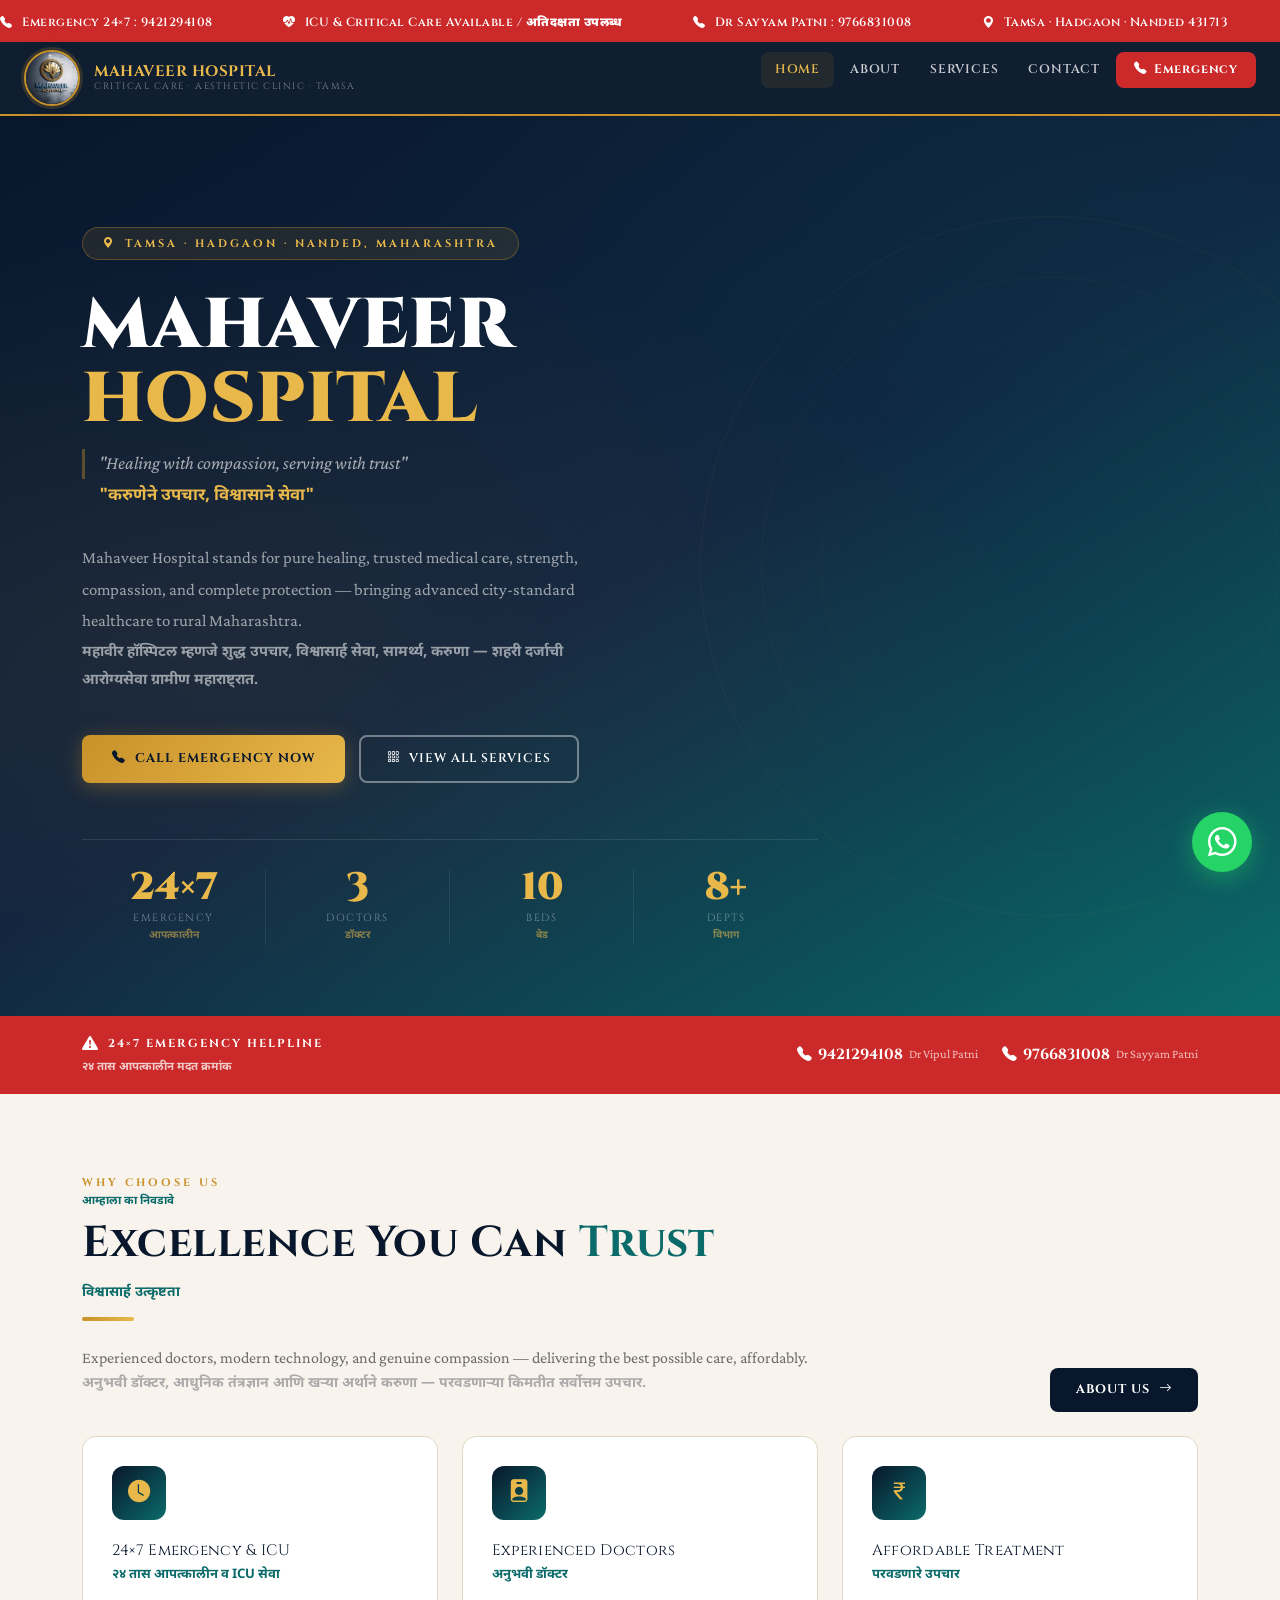
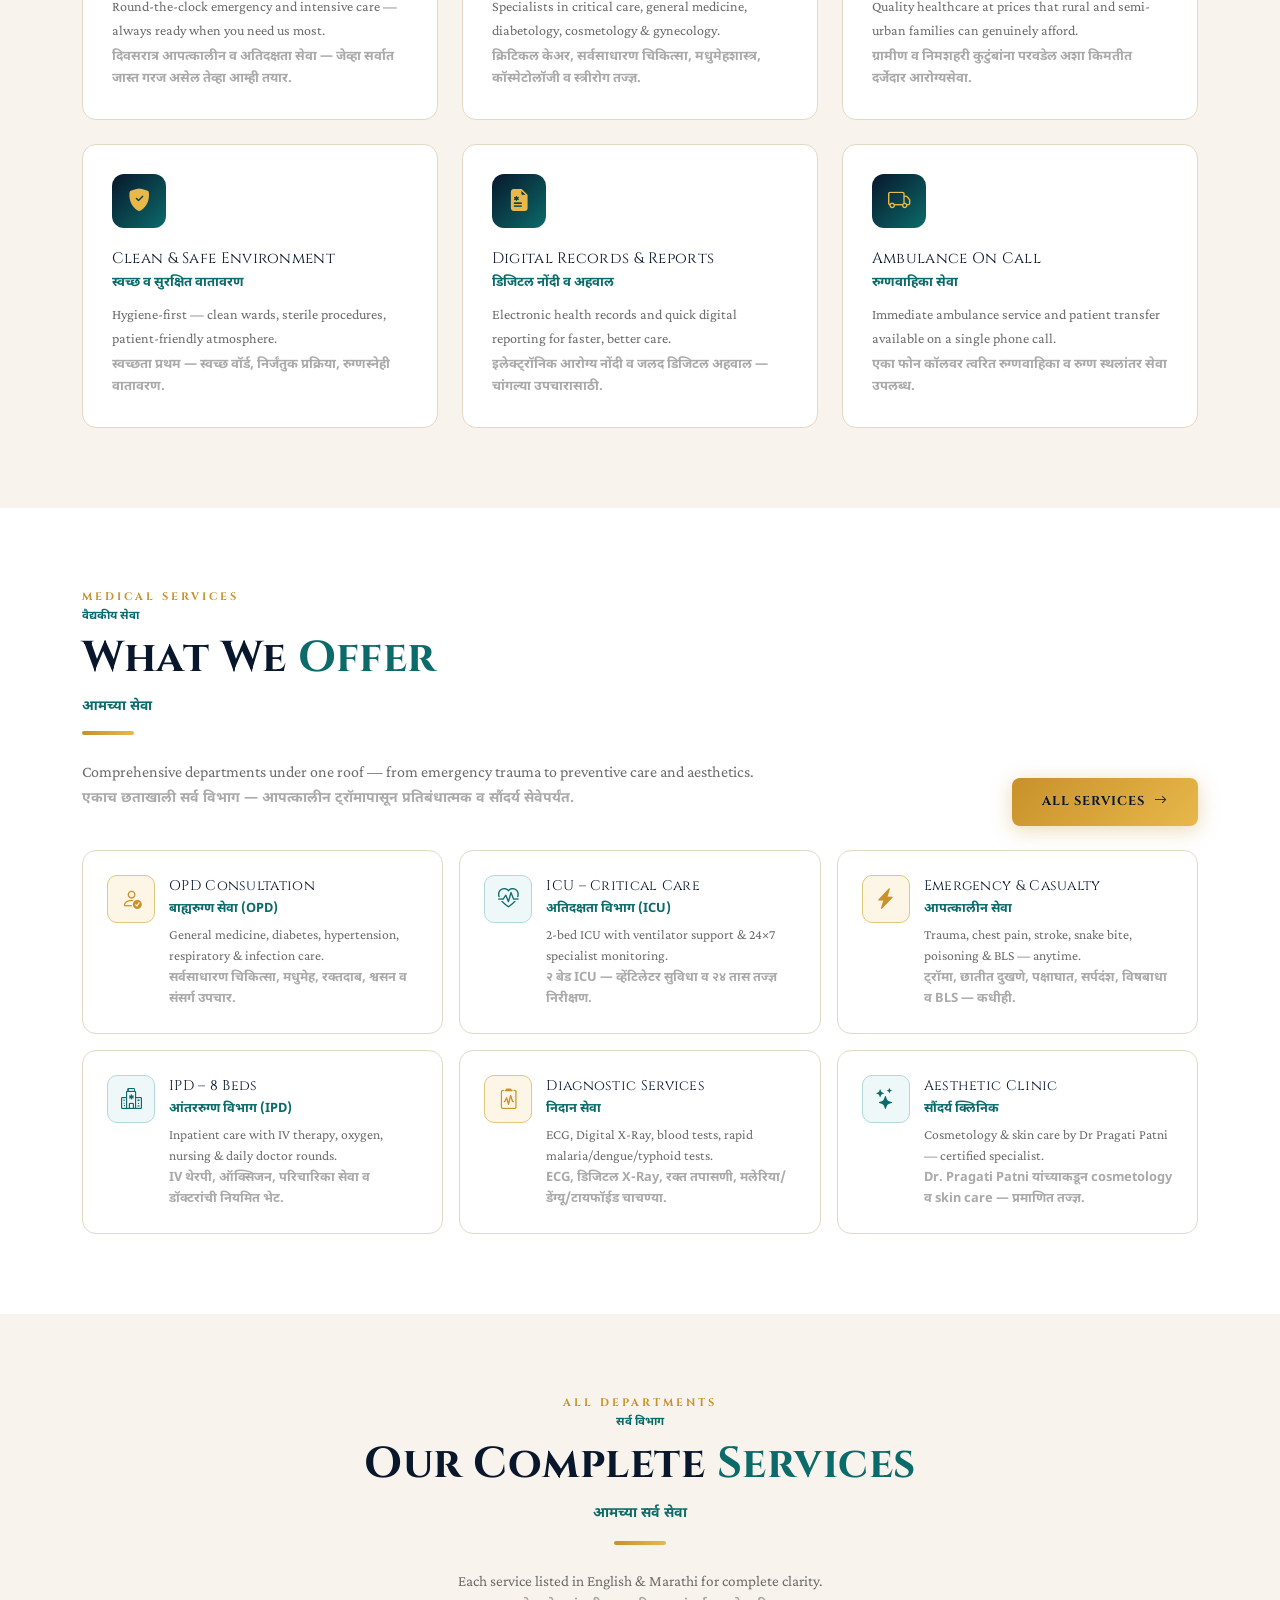
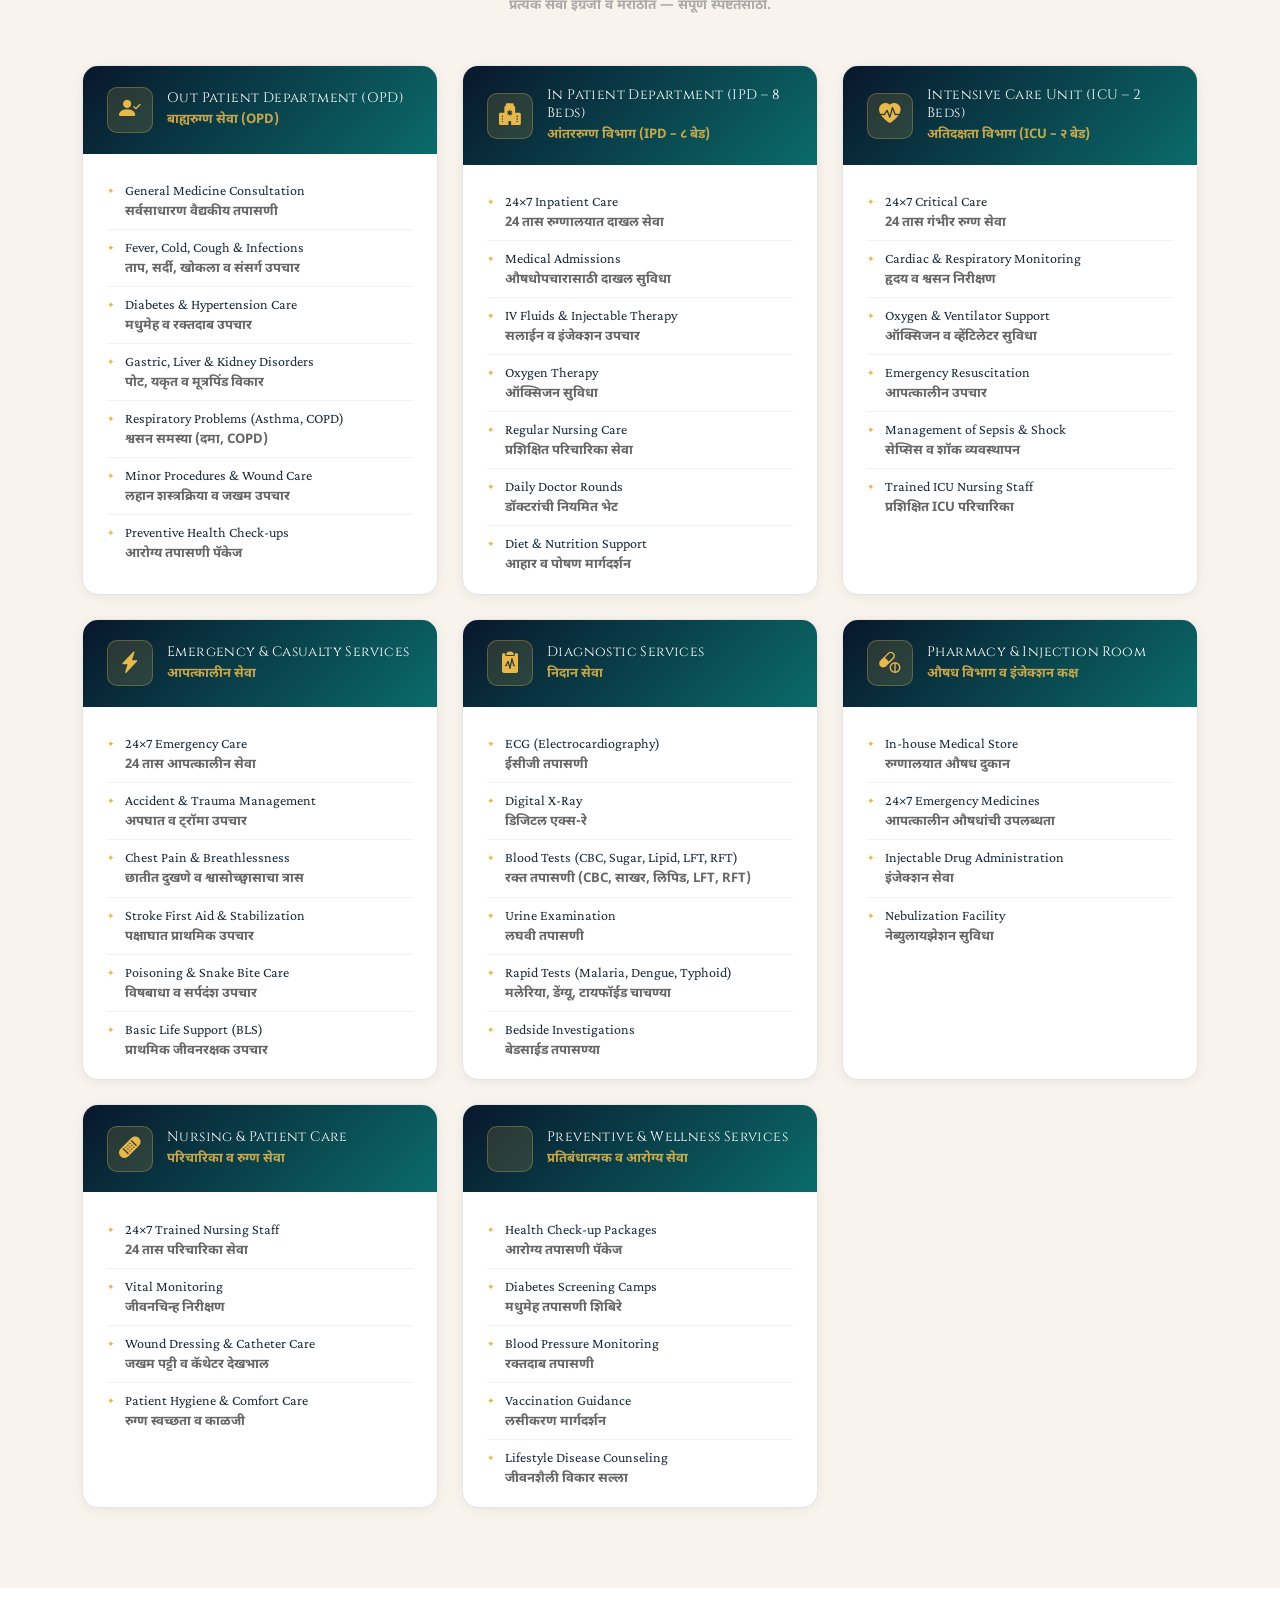
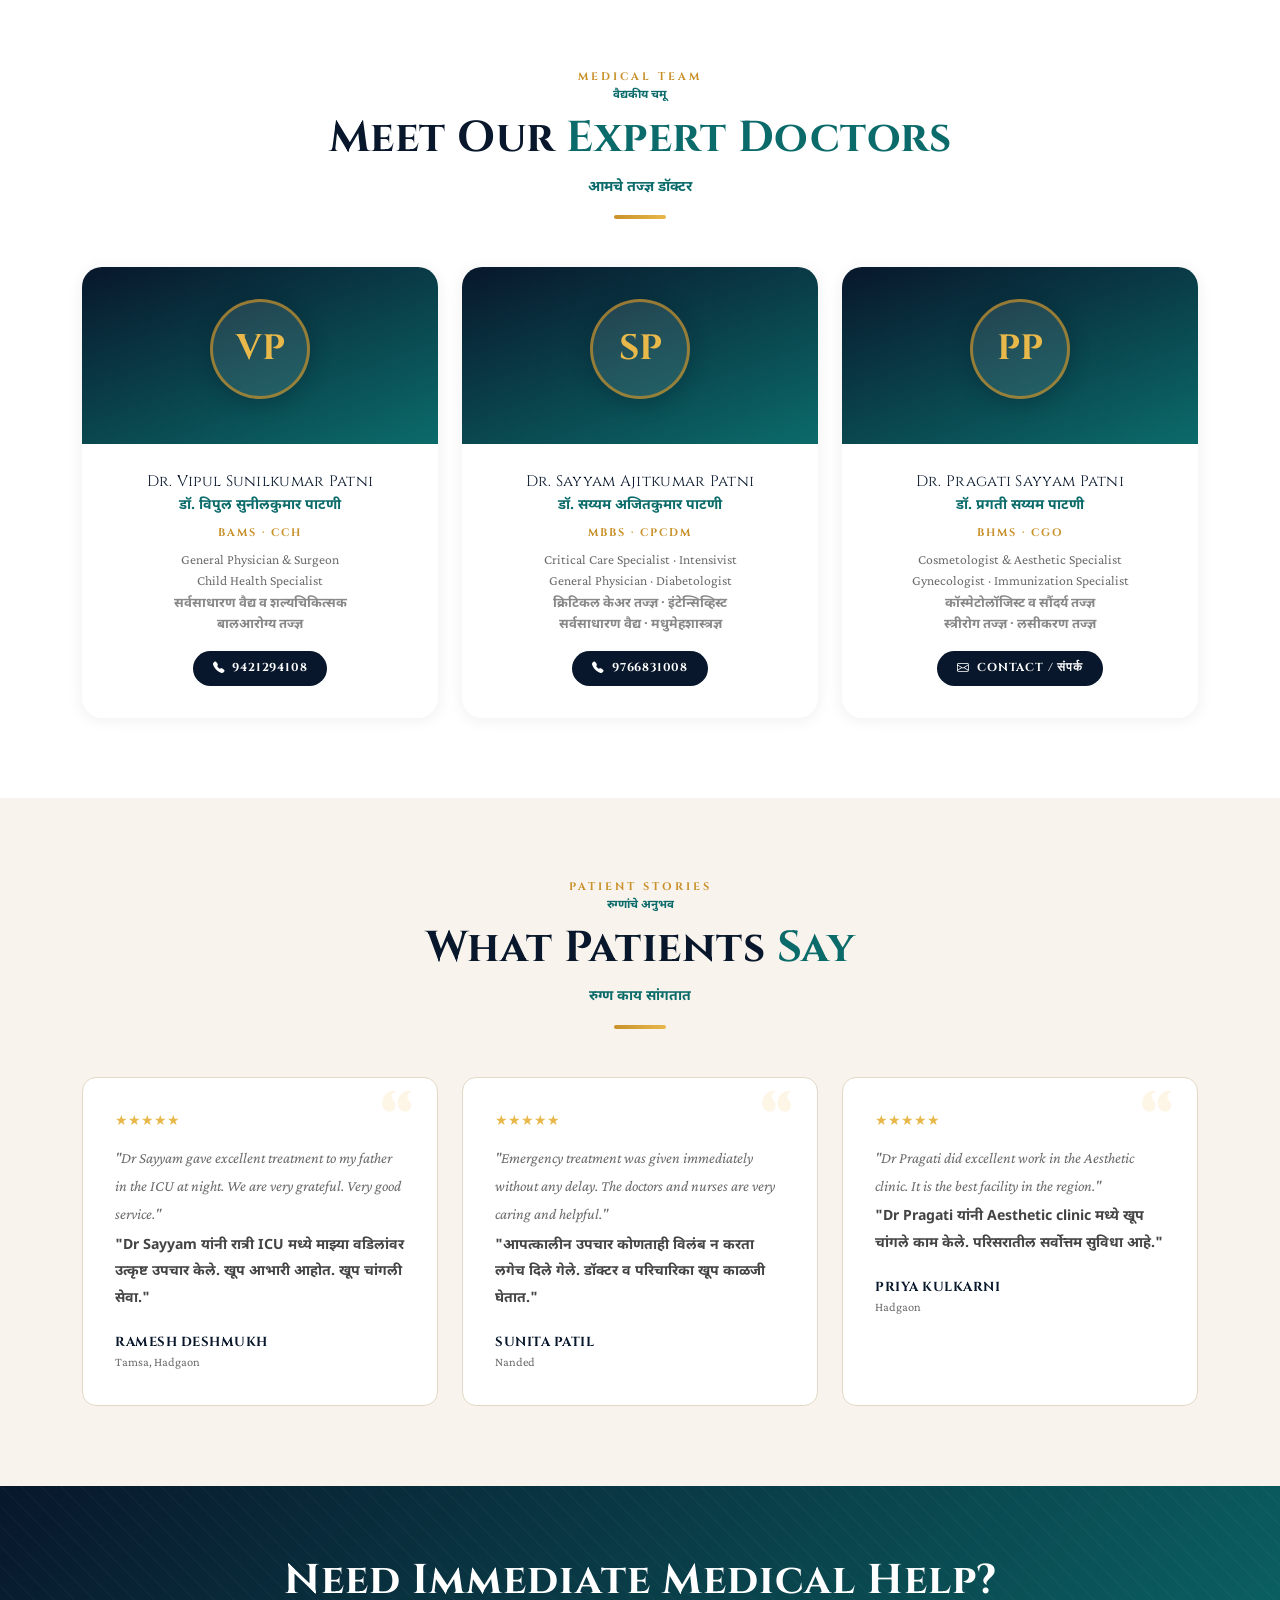
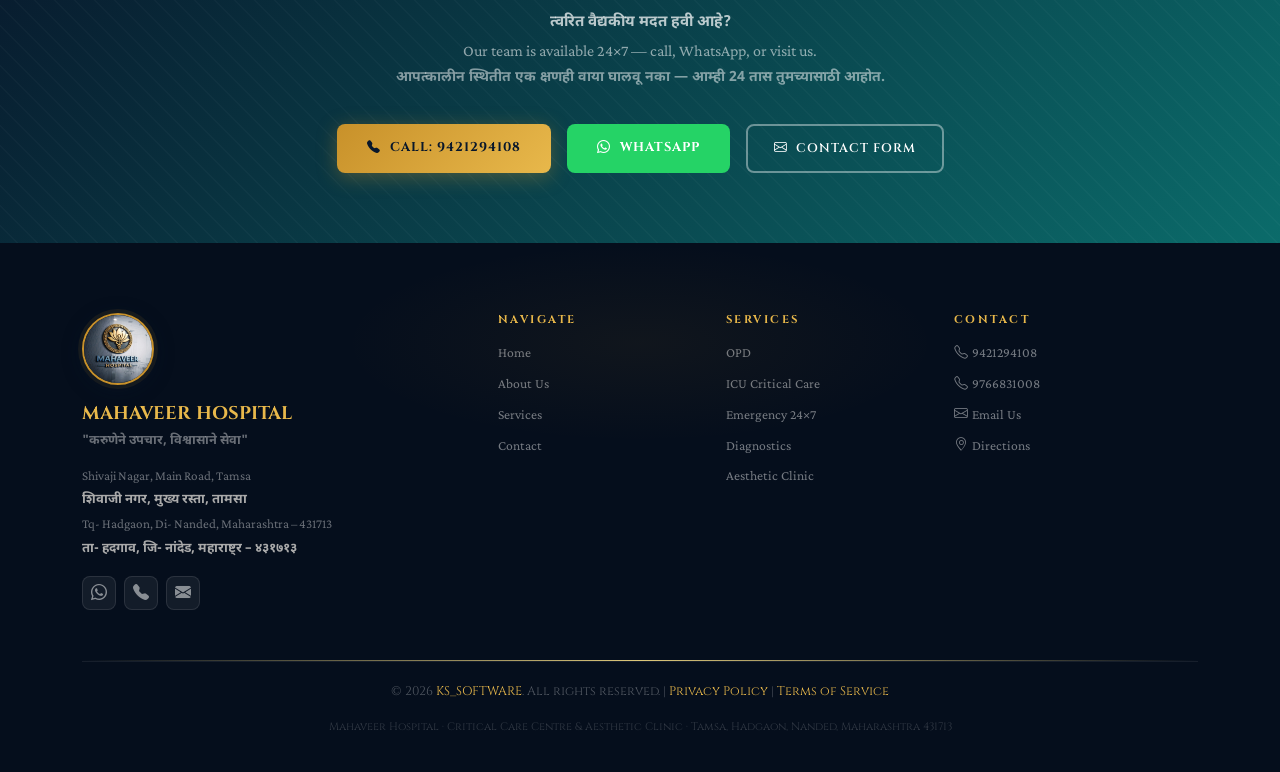
==== commit bf769bdf: "FINAL CODE MARATHI AND ENGLISH BOTH LANAGUAGE" ====
--- a/index.html
+++ b/index.html
@@ -1,6 +1,7 @@
 <!DOCTYPE html><html lang="mr"><head>
 <meta charset="UTF-8"/><meta name="viewport" content="width=device-width,initial-scale=1.0"/>
-<title>Mahaveer Hospital – Critical Care Centre & Aesthetic Clinic | Tamsa, Hadgaon, Nanded</title><meta name="description" content="Mahaveer Hospital Tamsa – 24×7 Emergency, ICU, OPD, Diagnostic & Aesthetic Clinic. Dr Vipul Patni & Dr Sayyam Patni. Call 9421294108. Tamsa, Hadgaon, Nanded 431713."/>
+<title>Mahaveer Hospital – Critical Care Centre &amp; Aesthetic Clinic | Tamsa, Hadgaon, Nanded</title>
+<meta name="description" content="Mahaveer Hospital Tamsa – 24×7 Emergency, ICU, OPD, Diagnostic &amp; Aesthetic Clinic. Dr Vipul Patni &amp; Dr Sayyam Patni. Call 9421294108. Tamsa, Hadgaon, Nanded 431713."/>
 <meta name="keywords" content="Mahaveer Hospital Tamsa Hadgaon Nanded, ICU emergency OPD, Dr Vipul Patni, Dr Sayyam Patni, critical care Maharashtra, महावीर हॉस्पिटल तामसा"/>
 <script type="application/ld+json">{"@context":"https://schema.org","@type":"Hospital","name":"Mahaveer Hospital","telephone":"+919421294108","address":{"@type":"PostalAddress","streetAddress":"Shivaji Nagar Main Road Tamsa","addressLocality":"Hadgaon","addressRegion":"Maharashtra","postalCode":"431713","addressCountry":"IN"},"openingHours":"Mo-Su 00:00-23:59"}</script>
 <link rel="preconnect" href="https://fonts.googleapis.com"/>
@@ -9,6 +10,17 @@
 <link rel="stylesheet" href="https://cdn.jsdelivr.net/npm/bootstrap@5.3.3/dist/css/bootstrap.min.css"/>
 <link rel="stylesheet" href="style.css"/>
 <style>
+/* ══════════════════════════════════════════════════
+   UNIVERSAL LANGUAGE SYSTEM — index.html
+   English  → Cinzel/Crimson Pro, font-weight: 400
+   Marathi  → Noto Sans Devanagari, font-weight: 700
+   Pattern  → English first, Marathi line below
+   ══════════════════════════════════════════════════ */
+
+/* ── Core bilingual utility classes ── */
+.en-text { font-family:'Crimson Pro',serif; font-weight:400; }
+.mr-text { font-family:'Noto Sans Devanagari',sans-serif; font-weight:700; }
+
 /* HERO */
 .hero{min-height:100vh;background:linear-gradient(150deg,#08172B 0%,#0F2340 50%,#0B6B6A 100%);display:flex;align-items:center;padding:110px 0 70px;position:relative;overflow:hidden}
 .hero-mesh{position:absolute;inset:0;background:radial-gradient(ellipse at 15% 60%,rgba(200,145,42,.09) 0%,transparent 55%),radial-gradient(ellipse at 85% 20%,rgba(11,107,106,.12) 0%,transparent 50%);pointer-events:none}
@@ -19,102 +31,186 @@
 .hero-chip{display:inline-flex;align-items:center;gap:8px;background:rgba(200,145,42,.12);border:1px solid rgba(200,145,42,.35);border-radius:40px;padding:7px 20px;font-family:'Cinzel',serif;font-size:.68rem;font-weight:700;color:#E8B84B;letter-spacing:3px;text-transform:uppercase;margin-bottom:1.8rem}
 .hero-h1{font-family:'Cinzel',serif;font-size:clamp(2.2rem,5.5vw,4.5rem);font-weight:900;color:#fff;line-height:1.05;letter-spacing:1px;margin-bottom:.8rem}
 .hero-h1 em{color:#E8B84B;font-style:normal;display:block}
-.hero-tagline{font-family:'Noto Sans Devanagari',sans-serif;font-size:clamp(1.05rem,2.2vw,1.4rem);color:rgba(255,255,255,.72);font-weight:600;margin-bottom:.4rem}
-.hero-bold{font-family:'Noto Sans Devanagari',sans-serif;font-size:clamp(.85rem,1.5vw,1rem);font-weight:700;color:#E8B84B;border-left:3px solid #C8912A;padding-left:14px;margin-bottom:2rem;line-height:1.7}
-.hero-p{font-size:1.05rem;color:rgba(255,255,255,.58);max-width:500px;line-height:1.85;margin-bottom:2.5rem;font-family:'Crimson Pro',serif}
+
+/* Hero quote: English first (normal), Marathi below (bold) */
+.hero-quote-en{font-family:'Crimson Pro',serif;font-size:clamp(.95rem,1.8vw,1.15rem);font-style:italic;color:rgba(255,255,255,.62);font-weight:400;margin-bottom:3px;border-left:3px solid rgba(200,145,42,.4);padding-left:14px}
+.hero-quote-mr{font-family:'Noto Sans Devanagari',sans-serif;font-size:clamp(.88rem,1.5vw,1.05rem);font-weight:700;color:#E8B84B;padding-left:17px;margin-bottom:2rem;line-height:1.7}
+
+/* Hero tagline: English first */
+.hero-tagline-en{font-family:'Crimson Pro',serif;font-size:1.05rem;color:rgba(255,255,255,.58);max-width:520px;line-height:1.85;font-weight:400;margin-bottom:3px}
+.hero-tagline-mr{font-family:'Noto Sans Devanagari',sans-serif;font-size:.92rem;color:rgba(255,255,255,.55);font-weight:700;max-width:520px;line-height:1.9;margin-bottom:2.5rem}
+
 .hero-btns{display:flex;flex-wrap:wrap;gap:14px;margin-bottom:3.5rem}
+
+/* Hero stats: English label first */
 .hero-stats{display:grid;grid-template-columns:repeat(4,1fr);gap:0;padding:1.8rem 0 0;border-top:1px solid rgba(255,255,255,.1)}
 .hst{text-align:center;padding:0 1rem}
 .hst:not(:last-child){border-right:1px solid rgba(255,255,255,.08)}
 .hst-num{font-family:'Cinzel',serif;font-size:clamp(1.5rem,3vw,2.4rem);font-weight:900;color:#E8B84B;display:block;line-height:1}
-.hst-lbl{font-size:.68rem;color:rgba(255,255,255,.42);letter-spacing:1.5px;text-transform:uppercase;font-family:'Cinzel',serif;margin-top:4px}
+.hst-en{font-size:.65rem;color:rgba(255,255,255,.42);letter-spacing:1.5px;text-transform:uppercase;font-family:'Cinzel',serif;font-weight:400;margin-top:3px;display:block}
+.hst-mr{font-family:'Noto Sans Devanagari',sans-serif;font-size:.65rem;font-weight:700;color:rgba(232,184,75,.55);display:block;margin-top:1px}
 
 /* EMERGENCY BAND */
 .em-band{background:var(--red);padding:16px 0}
 .em-inner{display:flex;flex-wrap:wrap;align-items:center;justify-content:space-between;gap:12px}
-.em-label{font-family:'Cinzel',serif;font-size:.72rem;font-weight:700;color:#fff;letter-spacing:2px;text-transform:uppercase;display:flex;align-items:center;gap:8px}
-.em-label i{font-size:1rem;animation:bell .8s ease-in-out infinite alternate}
+.em-label-en{font-family:'Cinzel',serif;font-size:.72rem;font-weight:700;color:#fff;letter-spacing:2px;text-transform:uppercase;display:flex;align-items:center;gap:8px}
+.em-label-en i{font-size:1rem;animation:bell .8s ease-in-out infinite alternate}
+.em-label-mr{font-family:'Noto Sans Devanagari',sans-serif;font-size:.72rem;font-weight:700;color:rgba(255,255,255,.75);display:block;margin-top:2px;letter-spacing:0}
 @keyframes bell{from{transform:rotate(-10deg)}to{transform:rotate(10deg)}}
 .em-phones{display:flex;flex-wrap:wrap;gap:24px}
 .em-phones a{color:#fff;text-decoration:none;font-family:'Cinzel',serif;font-weight:700;font-size:.92rem;display:flex;align-items:center;gap:6px}
 .em-phones a small{font-family:'Crimson Pro',serif;font-size:.78rem;opacity:.7;font-weight:400}
 
-/* WHY US */
+/* WHY CARDS */
 .why-card{background:#fff;border-radius:14px;padding:1.8rem;border:1px solid var(--border);transition:all .3s;height:100%;position:relative;overflow:hidden}
 .why-card::before{content:'';position:absolute;top:0;left:0;right:0;height:3px;background:linear-gradient(90deg,var(--gold),var(--teal));transform:scaleX(0);transform-origin:left;transition:transform .35s}
 .why-card:hover{transform:translateY(-6px);box-shadow:0 20px 60px rgba(8,23,43,.13)}
 .why-card:hover::before{transform:scaleX(1)}
 .why-ico{width:54px;height:54px;border-radius:12px;background:linear-gradient(135deg,var(--navy),var(--teal));display:flex;align-items:center;justify-content:center;font-size:1.4rem;color:#E8B84B;margin-bottom:1.2rem}
-.why-card h5{font-family:'Cinzel',serif;font-size:.95rem;font-weight:700;color:var(--navy);margin-bottom:.5rem;letter-spacing:.3px}
-.why-card p{font-size:.92rem;color:var(--muted);line-height:1.75;margin:0}
+.why-en-h{font-family:'Cinzel',serif;font-size:.95rem;font-weight:400;color:var(--navy);margin-bottom:1px;letter-spacing:.3px}
+.why-mr-h{font-family:'Noto Sans Devanagari',sans-serif;font-size:.82rem;font-weight:700;color:var(--teal);margin-bottom:.6rem}
+.why-en-p{font-size:.88rem;color:var(--muted);line-height:1.7;font-weight:400;margin-bottom:3px;font-family:'Crimson Pro',serif}
+.why-mr-p{font-family:'Noto Sans Devanagari',sans-serif;font-size:.82rem;color:#aaa;line-height:1.7;margin:0;font-weight:700}
 
 /* SVC PREVIEW */
 .svc-prev{background:#fff;border-radius:14px;border:1px solid var(--border);padding:1.5rem;display:flex;gap:14px;align-items:flex-start;transition:all .3s;height:100%}
 .svc-prev:hover{box-shadow:0 8px 32px rgba(8,23,43,.1);transform:translateY(-3px)}
 .sp-ico{width:48px;height:48px;flex-shrink:0;border-radius:10px;background:var(--gold-pale);border:1px solid var(--gold-border);display:flex;align-items:center;justify-content:center;font-size:1.3rem;color:var(--gold)}
 .sp-ico.teal{background:#EFF8F8;border-color:#B0DAD9;color:var(--teal)}
-.svc-prev h6{font-family:'Cinzel',serif;font-size:.88rem;font-weight:700;color:var(--navy);margin-bottom:4px;letter-spacing:.3px}
-.svc-prev p{font-size:.87rem;color:var(--muted);line-height:1.6;margin:0}
-
-/* TESTI */
+.svc-en-h{font-family:'Cinzel',serif;font-size:.88rem;font-weight:400;color:var(--navy);margin-bottom:1px;letter-spacing:.3px}
+.svc-mr-h{font-family:'Noto Sans Devanagari',sans-serif;font-size:.8rem;font-weight:700;color:var(--teal);margin-bottom:5px}
+.svc-en-p{font-size:.85rem;color:var(--muted);line-height:1.55;font-weight:400;font-family:'Crimson Pro',serif;margin-bottom:2px}
+.svc-mr-p{font-family:'Noto Sans Devanagari',sans-serif;font-size:.8rem;color:#aaa;line-height:1.6;font-weight:700;margin:0}
+
+/* DEPT CARDS */
+.dept-card{background:#fff;border-radius:16px;border:1px solid #e5e5e5;overflow:hidden;height:100%;transition:all .3s;box-shadow:0 2px 12px rgba(8,23,43,.06)}
+.dept-card:hover{transform:translateY(-5px);box-shadow:0 16px 48px rgba(8,23,43,.13)}
+.dept-card-head{background:linear-gradient(135deg,#08172B,#0B6B6A);padding:1.3rem 1.5rem;display:flex;align-items:center;gap:14px}
+.dept-icon{width:46px;height:46px;border-radius:10px;background:rgba(232,184,75,.15);border:1px solid rgba(232,184,75,.3);display:flex;align-items:center;justify-content:center;font-size:1.35rem;color:#E8B84B;flex-shrink:0}
+.dept-title-en{font-family:'Cinzel',serif;font-size:.86rem;font-weight:400;color:#fff;letter-spacing:.4px;line-height:1.3}
+.dept-title-mr{font-family:'Noto Sans Devanagari',sans-serif;font-size:.82rem;font-weight:700;color:rgba(232,184,75,.85);margin-top:3px;line-height:1.4}
+.dept-body{padding:1.2rem 1.5rem}
+.dept-list{list-style:none;padding:0;margin:0}
+.dept-list li{padding:8px 0;border-bottom:1px solid #f2f2f2;display:flex;gap:10px;align-items:flex-start}
+.dept-list li:last-child{border-bottom:none;padding-bottom:0}
+.dept-bullet{color:#E8B84B;font-size:.55rem;margin-top:6px;flex-shrink:0;line-height:1}
+.item-text{display:flex;flex-direction:column;gap:2px}
+.item-en{font-size:.88rem;color:#1a2a3a;font-weight:400;line-height:1.35;font-family:'Crimson Pro',serif}
+.item-mr{font-family:'Noto Sans Devanagari',sans-serif;font-size:.82rem;color:#666;font-weight:700;line-height:1.45}
+
+/* DOCTORS */
+.doc-name-en{font-family:'Cinzel',serif;font-weight:400;font-size:.95rem;color:var(--navy);letter-spacing:.3px;margin-bottom:1px}
+.doc-name-mr{font-family:'Noto Sans Devanagari',sans-serif;font-weight:700;font-size:.88rem;color:var(--teal);margin-bottom:.4rem}
+.doc-spec-en{font-size:.85rem;color:var(--muted);line-height:1.55;margin-bottom:2px;font-weight:400;font-family:'Crimson Pro',serif}
+.doc-spec-mr{font-family:'Noto Sans Devanagari',sans-serif;font-size:.82rem;color:#888;line-height:1.6;margin-bottom:1rem;font-weight:700}
+
+/* TESTIMONIALS */
 .testi-card{background:#fff;border-radius:14px;padding:2rem;border:1px solid var(--border);height:100%;position:relative}
-.testi-card::before{content:'C';font-family:'Cinzel',serif;font-size:4rem;color:var(--gold-pale);position:absolute;top:1rem;right:1.5rem;line-height:1;font-weight:900}
+.testi-card::before{content:'\201C';font-family:'Cinzel',serif;font-size:4rem;color:var(--gold-pale);position:absolute;top:1rem;right:1.5rem;line-height:1;font-weight:900}
 .testi-stars{color:#E8B84B;margin-bottom:.8rem;font-size:.85rem}
-.testi-q{font-size:.95rem;color:var(--muted);line-height:1.85;margin-bottom:1.2rem;font-style:italic}
+.testi-en{font-family:'Crimson Pro',serif;font-size:.95rem;color:var(--muted);line-height:1.85;margin-bottom:4px;font-style:italic;font-weight:400}
+.testi-mr{font-family:'Noto Sans Devanagari',sans-serif;font-size:.88rem;font-weight:700;color:#444;line-height:1.9;margin-bottom:1.2rem}
 .testi-name{font-family:'Cinzel',serif;font-weight:700;font-size:.82rem;color:var(--navy);letter-spacing:.5px}
-.testi-loc{font-size:.78rem;color:var(--muted);font-family:'Crimson Pro',serif}
+.testi-loc{font-size:.78rem;color:var(--muted);font-family:'Crimson Pro',serif;font-weight:400}
 
 /* CTA */
 .cta-block{background:linear-gradient(135deg,var(--navy),var(--teal));padding:70px 0;text-align:center;position:relative;overflow:hidden}
-.cta-block::before{content:'';position:absolute;inset:0;background:url("data:image/svg+xml,%3Csvg width='40' height='40' viewBox='0 0 40 40' xmlns='http://www.w3.org/2000/svg'%3E%3Cg fill='%23ffffff' fill-opacity='0.025'%3E%3Cpath d='M0 40L40 0H20L0 20M40 40V20L20 40'/%3E%3C/g%3E%3C/svg%3E")}
-.cta-block h2{font-family:'Cinzel',serif;font-size:clamp(1.5rem,3.5vw,2.6rem);font-weight:700;color:#fff;margin-bottom:.6rem;letter-spacing:1px;position:relative}
-.cta-block p{font-family:'Noto Sans Devanagari',sans-serif;color:rgba(255,255,255,.65);margin-bottom:2.2rem;position:relative}
+.cta-block::before{content:'';position:absolute;inset:0;opacity:.025;background-image:repeating-linear-gradient(45deg,#fff 0,#fff 1px,transparent 0,transparent 50%);background-size:20px 20px}
+.cta-en-h{font-family:'Cinzel',serif;font-size:clamp(1.5rem,3.5vw,2.6rem);font-weight:700;color:#fff;margin-bottom:4px;letter-spacing:1px;position:relative}
+.cta-mr-h{font-family:'Noto Sans Devanagari',sans-serif;font-size:.95rem;font-weight:700;color:rgba(255,255,255,.72);margin-bottom:4px;position:relative;display:block}
+.cta-en-p{font-family:'Crimson Pro',serif;font-size:1rem;color:rgba(255,255,255,.55);font-weight:400;margin-bottom:3px;position:relative}
+.cta-mr-p{font-family:'Noto Sans Devanagari',sans-serif;font-size:.88rem;font-weight:700;color:rgba(255,255,255,.5);margin-bottom:2.2rem;position:relative;display:block}
+
+/* Section eyebrow bilingual */
+.eyebrow-bi{display:flex;flex-direction:column;gap:2px;margin-bottom:.5rem}
+.eyebrow-bi .en{font-family:'Cinzel',serif;font-size:.68rem;font-weight:700;letter-spacing:3px;text-transform:uppercase;color:var(--gold)}
+.eyebrow-bi .mr{font-family:'Noto Sans Devanagari',sans-serif;font-size:.72rem;font-weight:700;color:var(--teal)}
+
+/* Footer Marathi bold */
+.footer-tag{font-family:'Noto Sans Devanagari',sans-serif;font-weight:700!important}
 
 @media(max-width:768px){.hero-stats{grid-template-columns:repeat(2,1fr);gap:1px}.hst{padding:.8rem}}
 </style>
-</head><body><div class="ticker-wrap"><div class="ticker-move">
+</head><body>
+
+<!-- TICKER -->
+<div class="ticker-wrap"><div class="ticker-move">
 <span><i class="bi bi-telephone-fill"></i> Emergency 24×7 : 9421294108</span>
-<span><i class="bi bi-heart-pulse-fill"></i> ICU &amp; Critical Care Available</span>
+<span><i class="bi bi-heart-pulse-fill"></i> ICU &amp; Critical Care Available / <strong style="font-family:'Noto Sans Devanagari',sans-serif">अतिदक्षता उपलब्ध</strong></span>
 <span><i class="bi bi-telephone-fill"></i> Dr Sayyam Patni : 9766831008</span>
 <span><i class="bi bi-geo-alt-fill"></i> Tamsa · Hadgaon · Nanded 431713</span>
-<span><i class="bi bi-truck"></i> Ambulance On Call</span>
+<span><i class="bi bi-truck"></i> Ambulance On Call / <strong style="font-family:'Noto Sans Devanagari',sans-serif">रुग्णवाहिका सेवा</strong></span>
 <span><i class="bi bi-telephone-fill"></i> Emergency 24×7 : 9421294108</span>
-<span><i class="bi bi-heart-pulse-fill"></i> ICU &amp; Critical Care Available</span>
+<span><i class="bi bi-heart-pulse-fill"></i> ICU &amp; Critical Care Available / <strong style="font-family:'Noto Sans Devanagari',sans-serif">अतिदक्षता उपलब्ध</strong></span>
 <span><i class="bi bi-telephone-fill"></i> Dr Sayyam Patni : 9766831008</span>
 <span><i class="bi bi-geo-alt-fill"></i> Tamsa · Hadgaon · Nanded 431713</span>
-<span><i class="bi bi-truck"></i> Ambulance On Call</span>
+<span><i class="bi bi-truck"></i> Ambulance On Call / <strong style="font-family:'Noto Sans Devanagari',sans-serif">रुग्णवाहिका सेवा</strong></span>
 </div></div>
-<nav class="site-nav" id="mainNav">
-<div class="nav-container">
+
+<!-- NAV -->
+<nav class="site-nav" id="mainNav"><div class="nav-container">
   <a href="index.html" class="nav-brand">
     <img src="logo.jpeg" alt="Mahaveer Hospital Logo" class="nav-logo-img"/>
     <div class="brand-words"><span class="brand-main">MAHAVEER HOSPITAL</span><span class="brand-sub">Critical Care · Aesthetic Clinic · Tamsa</span></div>
   </a>
   <button class="nav-hamburger" id="navToggle"><span></span><span></span><span></span></button>
-  <ul class="nav-menu" id="navMenu"><li><a href="index.html" class="nav-link  active">Home</a></li><li><a href="about.html" class="nav-link">About</a></li><li><a href="services.html" class="nav-link">Services</a></li><li><a href="contact.html" class="nav-link">Contact</a></li><li><a href="tel:9421294108" class="nav-emergency"><i class="bi bi-telephone-fill"></i> Emergency</a></li></ul>
+  <ul class="nav-menu" id="navMenu">
+    <li><a href="index.html" class="nav-link active">Home</a></li>
+    <li><a href="about.html" class="nav-link">About</a></li>
+    <li><a href="services.html" class="nav-link">Services</a></li>
+    <li><a href="contact.html" class="nav-link">Contact</a></li>
+    <li><a href="tel:9421294108" class="nav-emergency"><i class="bi bi-telephone-fill"></i> Emergency</a></li>
+  </ul>
 </div></nav>
+
 <!-- ══ HERO ══ -->
 <section class="hero">
-  <div class="hero-mesh"></div>
-  <div class="hero-ring"></div>
+  <div class="hero-mesh"></div><div class="hero-ring"></div>
   <div class="container hero-inner">
     <div class="row">
       <div class="col-lg-8">
-        <div class="hero-chip"><i class="bi bi-geo-alt-fill"></i> तामसा · हदगाव · नांदेड, Maharashtra</div>
+
+        <div class="hero-chip"><i class="bi bi-geo-alt-fill"></i> Tamsa · Hadgaon · Nanded, Maharashtra</div>
+
         <h1 class="hero-h1">MAHAVEER<br/><em>HOSPITAL</em></h1>
-        <div class="hero-tagline">"करुणेने उपचार, विश्वासाने सेवा"</div>
-        <div class="hero-bold">"शहरातील उपचार, गावातील माणसांसाठी —<br/>विश्वास, सेवा आणि करुणा."</div>
-        <p class="hero-p">Mahaveer Hospital stands for pure healing, trusted medical care, strength, compassion, and complete protection — bringing advanced city-standard healthcare to the people of rural Maharashtra.</p>
+
+        <!-- English quote first, Marathi below -->
+        <p class="hero-quote-en">"Healing with compassion, serving with trust"</p>
+        <p class="hero-quote-mr">"करुणेने उपचार, विश्वासाने सेवा"</p>
+
+        <!-- English tagline first, Marathi below -->
+        <p class="hero-tagline-en">Mahaveer Hospital stands for pure healing, trusted medical care, strength, compassion, and complete protection — bringing advanced city-standard healthcare to rural Maharashtra.</p>
+        <p class="hero-tagline-mr">महावीर हॉस्पिटल म्हणजे शुद्ध उपचार, विश्वासार्ह सेवा, सामर्थ्य, करुणा — शहरी दर्जाची आरोग्यसेवा ग्रामीण महाराष्ट्रात.</p>
+
         <div class="hero-btns">
           <a href="tel:9421294108" class="btn-gold"><i class="bi bi-telephone-fill"></i> Call Emergency Now</a>
           <a href="services.html" class="btn-outline-white"><i class="bi bi-grid-3x3-gap"></i> View All Services</a>
         </div>
+
+        <!-- Stats: English label first, Marathi below -->
         <div class="hero-stats">
-          <div class="hst"><span class="hst-num" data-count="24" data-suffix="×7">24×7</span><div class="hst-lbl">Emergency</div></div>
-          <div class="hst"><span class="hst-num" data-count="3" data-suffix="">3</span><div class="hst-lbl">Doctors</div></div>
-          <div class="hst"><span class="hst-num" data-count="10" data-suffix="">10</span><div class="hst-lbl">Beds</div></div>
-          <div class="hst"><span class="hst-num" data-count="8" data-suffix="+">8+</span><div class="hst-lbl">Depts</div></div>
-        </div>
+          <div class="hst">
+            <span class="hst-num">24×7</span>
+            <span class="hst-en">Emergency</span>
+            <span class="hst-mr">आपत्कालीन</span>
+          </div>
+          <div class="hst">
+            <span class="hst-num">3</span>
+            <span class="hst-en">Doctors</span>
+            <span class="hst-mr">डॉक्टर</span>
+          </div>
+          <div class="hst">
+            <span class="hst-num">10</span>
+            <span class="hst-en">Beds</span>
+            <span class="hst-mr">बेड</span>
+          </div>
+          <div class="hst">
+            <span class="hst-num">8+</span>
+            <span class="hst-en">Depts</span>
+            <span class="hst-mr">विभाग</span>
+          </div>
+        </div>
+
       </div>
     </div>
   </div>
@@ -124,7 +220,10 @@
 <div class="em-band">
   <div class="container">
     <div class="em-inner">
-      <div class="em-label"><i class="bi bi-exclamation-triangle-fill"></i> 24×7 Emergency Helpline</div>
+      <div>
+        <div class="em-label-en"><i class="bi bi-exclamation-triangle-fill"></i> 24×7 Emergency Helpline</div>
+        <span class="em-label-mr">२४ तास आपत्कालीन मदत क्रमांक</span>
+      </div>
       <div class="em-phones">
         <a href="tel:9421294108"><i class="bi bi-telephone-fill"></i> 9421294108 <small>Dr Vipul Patni</small></a>
         <a href="tel:9766831008"><i class="bi bi-telephone-fill"></i> 9766831008 <small>Dr Sayyam Patni</small></a>
@@ -138,22 +237,82 @@
   <div class="container">
     <div class="row align-items-end mb-4">
       <div class="col-md-8" data-aos>
-        <div class="sec-eyebrow">Why Choose Us</div>
+        <div class="eyebrow-bi">
+          <span class="en">Why Choose Us</span>
+          <span class="mr">आम्हाला का निवडावे</span>
+        </div>
         <h2 class="sec-title">Excellence You Can <span>Trust</span></h2>
+        <p style="font-family:'Noto Sans Devanagari',sans-serif;font-weight:700;font-size:.86rem;color:var(--teal);margin-top:3px;margin-bottom:.8rem">विश्वासार्ह उत्कृष्टता</p>
         <div class="gold-bar"></div>
-        <p class="sec-lead">Experienced doctors, modern technology, and genuine compassion — delivering the best possible care, affordably.</p>
+        <p style="font-family:'Crimson Pro',serif;font-weight:400;font-size:1rem;color:var(--muted);margin-bottom:3px">Experienced doctors, modern technology, and genuine compassion — delivering the best possible care, affordably.</p>
+        <p style="font-family:'Noto Sans Devanagari',sans-serif;font-weight:700;font-size:.88rem;color:#aaa">अनुभवी डॉक्टर, आधुनिक तंत्रज्ञान आणि खऱ्या अर्थाने करुणा — परवडणाऱ्या किमतीत सर्वोत्तम उपचार.</p>
       </div>
       <div class="col-md-4 text-md-end mt-3 mt-md-0">
         <a href="about.html" class="btn-navy">About Us <i class="bi bi-arrow-right"></i></a>
       </div>
     </div>
     <div class="row g-4">
-      <div class="col-md-6 col-lg-4" data-aos><div class="why-card"><div class="why-ico"><i class="bi bi-clock-fill"></i></div><h5>24×7 Emergency &amp; ICU</h5><p>Round-the-clock emergency and intensive care — always ready when you need us most.</p></div></div>
-      <div class="col-md-6 col-lg-4" data-aos data-d="1"><div class="why-card"><div class="why-ico"><i class="bi bi-person-badge-fill"></i></div><h5>Experienced Doctors</h5><p>Specialists in critical care, general medicine, diabetology, cosmetology &amp; gynecology.</p></div></div>
-      <div class="col-md-6 col-lg-4" data-aos data-d="2"><div class="why-card"><div class="why-ico"><i class="bi bi-currency-rupee"></i></div><h5>Affordable Treatment</h5><p>Quality healthcare at prices that rural and semi-urban families can genuinely afford.</p></div></div>
-      <div class="col-md-6 col-lg-4" data-aos data-d="3"><div class="why-card"><div class="why-ico"><i class="bi bi-shield-fill-check"></i></div><h5>Clean &amp; Safe Environment</h5><p>Hygiene-first — clean wards, sterile procedures, patient-friendly atmosphere.</p></div></div>
-      <div class="col-md-6 col-lg-4" data-aos data-d="4"><div class="why-card"><div class="why-ico"><i class="bi bi-file-earmark-medical-fill"></i></div><h5>Digital Records &amp; Reports</h5><p>Electronic health records and quick digital reporting for faster, better care.</p></div></div>
-      <div class="col-md-6 col-lg-4" data-aos data-d="5"><div class="why-card"><div class="why-ico"><i class="bi bi-truck"></i></div><h5>Ambulance On Call</h5><p>Immediate ambulance service and patient transfer available on a single phone call.</p></div></div>
+
+      <div class="col-md-6 col-lg-4" data-aos>
+        <div class="why-card">
+          <div class="why-ico"><i class="bi bi-clock-fill"></i></div>
+          <p class="why-en-h">24×7 Emergency &amp; ICU</p>
+          <p class="why-mr-h">२४ तास आपत्कालीन व ICU सेवा</p>
+          <p class="why-en-p">Round-the-clock emergency and intensive care — always ready when you need us most.</p>
+          <p class="why-mr-p">दिवसरात्र आपत्कालीन व अतिदक्षता सेवा — जेव्हा सर्वात जास्त गरज असेल तेव्हा आम्ही तयार.</p>
+        </div>
+      </div>
+
+      <div class="col-md-6 col-lg-4" data-aos data-d="1">
+        <div class="why-card">
+          <div class="why-ico"><i class="bi bi-person-badge-fill"></i></div>
+          <p class="why-en-h">Experienced Doctors</p>
+          <p class="why-mr-h">अनुभवी डॉक्टर</p>
+          <p class="why-en-p">Specialists in critical care, general medicine, diabetology, cosmetology &amp; gynecology.</p>
+          <p class="why-mr-p">क्रिटिकल केअर, सर्वसाधारण चिकित्सा, मधुमेहशास्त्र, कॉस्मेटोलॉजी व स्त्रीरोग तज्ज्ञ.</p>
+        </div>
+      </div>
+
+      <div class="col-md-6 col-lg-4" data-aos data-d="2">
+        <div class="why-card">
+          <div class="why-ico"><i class="bi bi-currency-rupee"></i></div>
+          <p class="why-en-h">Affordable Treatment</p>
+          <p class="why-mr-h">परवडणारे उपचार</p>
+          <p class="why-en-p">Quality healthcare at prices that rural and semi-urban families can genuinely afford.</p>
+          <p class="why-mr-p">ग्रामीण व निमशहरी कुटुंबांना परवडेल अशा किमतीत दर्जेदार आरोग्यसेवा.</p>
+        </div>
+      </div>
+
+      <div class="col-md-6 col-lg-4" data-aos data-d="3">
+        <div class="why-card">
+          <div class="why-ico"><i class="bi bi-shield-fill-check"></i></div>
+          <p class="why-en-h">Clean &amp; Safe Environment</p>
+          <p class="why-mr-h">स्वच्छ व सुरक्षित वातावरण</p>
+          <p class="why-en-p">Hygiene-first — clean wards, sterile procedures, patient-friendly atmosphere.</p>
+          <p class="why-mr-p">स्वच्छता प्रथम — स्वच्छ वॉर्ड, निर्जंतुक प्रक्रिया, रुग्णस्नेही वातावरण.</p>
+        </div>
+      </div>
+
+      <div class="col-md-6 col-lg-4" data-aos data-d="4">
+        <div class="why-card">
+          <div class="why-ico"><i class="bi bi-file-earmark-medical-fill"></i></div>
+          <p class="why-en-h">Digital Records &amp; Reports</p>
+          <p class="why-mr-h">डिजिटल नोंदी व अहवाल</p>
+          <p class="why-en-p">Electronic health records and quick digital reporting for faster, better care.</p>
+          <p class="why-mr-p">इलेक्ट्रॉनिक आरोग्य नोंदी व जलद डिजिटल अहवाल — चांगल्या उपचारासाठी.</p>
+        </div>
+      </div>
+
+      <div class="col-md-6 col-lg-4" data-aos data-d="5">
+        <div class="why-card">
+          <div class="why-ico"><i class="bi bi-truck"></i></div>
+          <p class="why-en-h">Ambulance On Call</p>
+          <p class="why-mr-h">रुग्णवाहिका सेवा</p>
+          <p class="why-en-p">Immediate ambulance service and patient transfer available on a single phone call.</p>
+          <p class="why-mr-p">एका फोन कॉलवर त्वरित रुग्णवाहिका व रुग्ण स्थलांतर सेवा उपलब्ध.</p>
+        </div>
+      </div>
+
     </div>
   </div>
 </section>
@@ -163,66 +322,409 @@
   <div class="container">
     <div class="row align-items-end mb-4">
       <div class="col-md-8" data-aos>
-        <div class="sec-eyebrow">Medical Services</div>
+        <div class="eyebrow-bi">
+          <span class="en">Medical Services</span>
+          <span class="mr">वैद्यकीय सेवा</span>
+        </div>
         <h2 class="sec-title">What We <span>Offer</span></h2>
+        <p style="font-family:'Noto Sans Devanagari',sans-serif;font-weight:700;font-size:.86rem;color:var(--teal);margin-top:3px;margin-bottom:.8rem">आमच्या सेवा</p>
         <div class="gold-bar"></div>
-        <p class="sec-lead">Comprehensive departments under one roof — from emergency trauma to preventive care and aesthetics.</p>
+        <p style="font-family:'Crimson Pro',serif;font-weight:400;font-size:1rem;color:var(--muted);margin-bottom:3px">Comprehensive departments under one roof — from emergency trauma to preventive care and aesthetics.</p>
+        <p style="font-family:'Noto Sans Devanagari',sans-serif;font-weight:700;font-size:.88rem;color:#aaa">एकाच छताखाली सर्व विभाग — आपत्कालीन ट्रॉमापासून प्रतिबंधात्मक व सौंदर्य सेवेपर्यंत.</p>
       </div>
       <div class="col-md-4 text-md-end mt-3 mt-md-0">
         <a href="services.html" class="btn-gold">All Services <i class="bi bi-arrow-right"></i></a>
       </div>
     </div>
     <div class="row g-3">
-      <div class="col-md-6 col-lg-4" data-aos><div class="svc-prev"><div class="sp-ico"><i class="bi bi-person-check"></i></div><div><h6>OPD Consultation</h6><p>General medicine, diabetes, hypertension, respiratory &amp; infection care.</p></div></div></div>
-      <div class="col-md-6 col-lg-4" data-aos data-d="1"><div class="svc-prev"><div class="sp-ico teal"><i class="bi bi-heart-pulse"></i></div><div><h6>ICU – Critical Care</h6><p>2-bed ICU with ventilator support &amp; 24×7 specialist monitoring.</p></div></div></div>
-      <div class="col-md-6 col-lg-4" data-aos data-d="2"><div class="svc-prev"><div class="sp-ico"><i class="bi bi-lightning-charge-fill"></i></div><div><h6>Emergency &amp; Casualty</h6><p>Trauma, chest pain, stroke, snake bite, poisoning &amp; BLS — anytime.</p></div></div></div>
-      <div class="col-md-6 col-lg-4" data-aos data-d="3"><div class="svc-prev"><div class="sp-ico teal"><i class="bi bi-hospital"></i></div><div><h6>IPD – 8 Beds</h6><p>Inpatient care with IV therapy, oxygen, nursing &amp; daily doctor rounds.</p></div></div></div>
-      <div class="col-md-6 col-lg-4" data-aos data-d="4"><div class="svc-prev"><div class="sp-ico"><i class="bi bi-clipboard2-pulse"></i></div><div><h6>Diagnostic Services</h6><p>ECG, Digital X-Ray, blood tests, rapid malaria/dengue/typhoid tests.</p></div></div></div>
-      <div class="col-md-6 col-lg-4" data-aos data-d="5"><div class="svc-prev"><div class="sp-ico teal"><i class="bi bi-stars"></i></div><div><h6>Aesthetic Clinic</h6><p>Cosmetology &amp; skin care by Dr Pragati Patni — certified specialist.</p></div></div></div>
+
+      <div class="col-md-6 col-lg-4" data-aos>
+        <div class="svc-prev">
+          <div class="sp-ico"><i class="bi bi-person-check"></i></div>
+          <div>
+            <p class="svc-en-h">OPD Consultation</p>
+            <p class="svc-mr-h">बाह्यरुग्ण सेवा (OPD)</p>
+            <p class="svc-en-p">General medicine, diabetes, hypertension, respiratory &amp; infection care.</p>
+            <p class="svc-mr-p">सर्वसाधारण चिकित्सा, मधुमेह, रक्तदाब, श्वसन व संसर्ग उपचार.</p>
+          </div>
+        </div>
+      </div>
+
+      <div class="col-md-6 col-lg-4" data-aos data-d="1">
+        <div class="svc-prev">
+          <div class="sp-ico teal"><i class="bi bi-heart-pulse"></i></div>
+          <div>
+            <p class="svc-en-h">ICU – Critical Care</p>
+            <p class="svc-mr-h">अतिदक्षता विभाग (ICU)</p>
+            <p class="svc-en-p">2-bed ICU with ventilator support &amp; 24×7 specialist monitoring.</p>
+            <p class="svc-mr-p">२ बेड ICU — व्हेंटिलेटर सुविधा व २४ तास तज्ज्ञ निरीक्षण.</p>
+          </div>
+        </div>
+      </div>
+
+      <div class="col-md-6 col-lg-4" data-aos data-d="2">
+        <div class="svc-prev">
+          <div class="sp-ico"><i class="bi bi-lightning-charge-fill"></i></div>
+          <div>
+            <p class="svc-en-h">Emergency &amp; Casualty</p>
+            <p class="svc-mr-h">आपत्कालीन सेवा</p>
+            <p class="svc-en-p">Trauma, chest pain, stroke, snake bite, poisoning &amp; BLS — anytime.</p>
+            <p class="svc-mr-p">ट्रॉमा, छातीत दुखणे, पक्षाघात, सर्पदंश, विषबाधा व BLS — कधीही.</p>
+          </div>
+        </div>
+      </div>
+
+      <div class="col-md-6 col-lg-4" data-aos data-d="3">
+        <div class="svc-prev">
+          <div class="sp-ico teal"><i class="bi bi-hospital"></i></div>
+          <div>
+            <p class="svc-en-h">IPD – 8 Beds</p>
+            <p class="svc-mr-h">आंतररुग्ण विभाग (IPD)</p>
+            <p class="svc-en-p">Inpatient care with IV therapy, oxygen, nursing &amp; daily doctor rounds.</p>
+            <p class="svc-mr-p">IV थेरपी, ऑक्सिजन, परिचारिका सेवा व डॉक्टरांची नियमित भेट.</p>
+          </div>
+        </div>
+      </div>
+
+      <div class="col-md-6 col-lg-4" data-aos data-d="4">
+        <div class="svc-prev">
+          <div class="sp-ico"><i class="bi bi-clipboard2-pulse"></i></div>
+          <div>
+            <p class="svc-en-h">Diagnostic Services</p>
+            <p class="svc-mr-h">निदान सेवा</p>
+            <p class="svc-en-p">ECG, Digital X-Ray, blood tests, rapid malaria/dengue/typhoid tests.</p>
+            <p class="svc-mr-p">ECG, डिजिटल X-Ray, रक्त तपासणी, मलेरिया/डेंग्यू/टायफॉईड चाचण्या.</p>
+          </div>
+        </div>
+      </div>
+
+      <div class="col-md-6 col-lg-4" data-aos data-d="5">
+        <div class="svc-prev">
+          <div class="sp-ico teal"><i class="bi bi-stars"></i></div>
+          <div>
+            <p class="svc-en-h">Aesthetic Clinic</p>
+            <p class="svc-mr-h">सौंदर्य क्लिनिक</p>
+            <p class="svc-en-p">Cosmetology &amp; skin care by Dr Pragati Patni — certified specialist.</p>
+            <p class="svc-mr-p">Dr. Pragati Patni यांच्याकडून cosmetology व skin care — प्रमाणित तज्ज्ञ.</p>
+          </div>
+        </div>
+      </div>
+
     </div>
   </div>
 </section>
 
-<!-- ══ DOCTORS ══ -->
+<!-- ══ ALL DEPARTMENTS ══ -->
 <section class="bg-cream">
   <div class="container">
     <div class="text-center mb-5" data-aos>
-      <div class="sec-eyebrow">Medical Team</div>
-      <h2 class="sec-title">Meet Our <span>Expert Doctors</span></h2>
+      <div class="eyebrow-bi" style="justify-content:center">
+        <span class="en" style="text-align:center">All Departments</span>
+        <span class="mr" style="text-align:center">सर्व विभाग</span>
+      </div>
+      <h2 class="sec-title">Our Complete <span>Services</span></h2>
+      <p style="font-family:'Noto Sans Devanagari',sans-serif;font-weight:700;font-size:.88rem;color:var(--teal);margin-top:3px">आमच्या सर्व सेवा</p>
       <div class="gold-bar mx-auto"></div>
-    </div>
-    <div class="row g-4 justify-content-center">
+      <p style="font-family:'Crimson Pro',serif;font-weight:400;font-size:.95rem;color:var(--muted);margin-top:.8rem;margin-bottom:2px">Each service listed in English &amp; Marathi for complete clarity.</p>
+      <p style="font-family:'Noto Sans Devanagari',sans-serif;font-weight:700;font-size:.85rem;color:#aaa">प्रत्येक सेवा इंग्रजी व मराठीत — संपूर्ण स्पष्टतेसाठी.</p>
+    </div>
+    <div class="row g-4">
+
+      <!-- OPD -->
       <div class="col-md-6 col-lg-4" data-aos>
-        <div class="doc-card"><div class="doc-card-head"><div class="doc-initials">VP</div></div>
-        <div class="doc-card-body"><div class="doc-name">Dr. Vipul Sunilkumar Patni</div><div class="doc-degree">BAMS · CCH</div><div class="doc-spec">General Physician &amp; Surgeon<br/>Child Health Specialist</div>
-        <a href="tel:9421294108" class="doc-cta"><i class="bi bi-telephone-fill"></i> 9421294108</a></div></div>
-      </div>
+        <div class="dept-card">
+          <div class="dept-card-head">
+            <div class="dept-icon"><i class="bi bi-person-check-fill"></i></div>
+            <div>
+              <div class="dept-title-en">Out Patient Department (OPD)</div>
+              <div class="dept-title-mr">बाह्यरुग्ण सेवा (OPD)</div>
+            </div>
+          </div>
+          <div class="dept-body">
+            <ul class="dept-list">
+              <li><span class="dept-bullet">✦</span><span class="item-text"><span class="item-en">General Medicine Consultation</span><span class="item-mr">सर्वसाधारण वैद्यकीय तपासणी</span></span></li>
+              <li><span class="dept-bullet">✦</span><span class="item-text"><span class="item-en">Fever, Cold, Cough &amp; Infections</span><span class="item-mr">ताप, सर्दी, खोकला व संसर्ग उपचार</span></span></li>
+              <li><span class="dept-bullet">✦</span><span class="item-text"><span class="item-en">Diabetes &amp; Hypertension Care</span><span class="item-mr">मधुमेह व रक्तदाब उपचार</span></span></li>
+              <li><span class="dept-bullet">✦</span><span class="item-text"><span class="item-en">Gastric, Liver &amp; Kidney Disorders</span><span class="item-mr">पोट, यकृत व मूत्रपिंड विकार</span></span></li>
+              <li><span class="dept-bullet">✦</span><span class="item-text"><span class="item-en">Respiratory Problems (Asthma, COPD)</span><span class="item-mr">श्वसन समस्या (दमा, COPD)</span></span></li>
+              <li><span class="dept-bullet">✦</span><span class="item-text"><span class="item-en">Minor Procedures &amp; Wound Care</span><span class="item-mr">लहान शस्त्रक्रिया व जखम उपचार</span></span></li>
+              <li><span class="dept-bullet">✦</span><span class="item-text"><span class="item-en">Preventive Health Check-ups</span><span class="item-mr">आरोग्य तपासणी पॅकेज</span></span></li>
+            </ul>
+          </div>
+        </div>
+      </div>
+
+      <!-- IPD -->
+      <div class="col-md-6 col-lg-4" data-aos data-d="1">
+        <div class="dept-card">
+          <div class="dept-card-head">
+            <div class="dept-icon"><i class="bi bi-hospital-fill"></i></div>
+            <div>
+              <div class="dept-title-en">In Patient Department (IPD – 8 Beds)</div>
+              <div class="dept-title-mr">आंतररुग्ण विभाग (IPD – ८ बेड)</div>
+            </div>
+          </div>
+          <div class="dept-body">
+            <ul class="dept-list">
+              <li><span class="dept-bullet">✦</span><span class="item-text"><span class="item-en">24×7 Inpatient Care</span><span class="item-mr">24 तास रुग्णालयात दाखल सेवा</span></span></li>
+              <li><span class="dept-bullet">✦</span><span class="item-text"><span class="item-en">Medical Admissions</span><span class="item-mr">औषधोपचारासाठी दाखल सुविधा</span></span></li>
+              <li><span class="dept-bullet">✦</span><span class="item-text"><span class="item-en">IV Fluids &amp; Injectable Therapy</span><span class="item-mr">सलाईन व इंजेक्शन उपचार</span></span></li>
+              <li><span class="dept-bullet">✦</span><span class="item-text"><span class="item-en">Oxygen Therapy</span><span class="item-mr">ऑक्सिजन सुविधा</span></span></li>
+              <li><span class="dept-bullet">✦</span><span class="item-text"><span class="item-en">Regular Nursing Care</span><span class="item-mr">प्रशिक्षित परिचारिका सेवा</span></span></li>
+              <li><span class="dept-bullet">✦</span><span class="item-text"><span class="item-en">Daily Doctor Rounds</span><span class="item-mr">डॉक्टरांची नियमित भेट</span></span></li>
+              <li><span class="dept-bullet">✦</span><span class="item-text"><span class="item-en">Diet &amp; Nutrition Support</span><span class="item-mr">आहार व पोषण मार्गदर्शन</span></span></li>
+            </ul>
+          </div>
+        </div>
+      </div>
+
+      <!-- ICU -->
       <div class="col-md-6 col-lg-4" data-aos data-d="2">
-        <div class="doc-card"><div class="doc-card-head"><div class="doc-initials">SP</div></div>
-        <div class="doc-card-body"><div class="doc-name">Dr. Sayyam Ajitkumar Patni</div><div class="doc-degree">MBBS · CPCDM</div><div class="doc-spec">Critical Care Specialist · Intensivist<br/>General Physician · Diabetologist</div>
-        <a href="tel:9766831008" class="doc-cta"><i class="bi bi-telephone-fill"></i> 9766831008</a></div></div>
-      </div>
+        <div class="dept-card">
+          <div class="dept-card-head">
+            <div class="dept-icon"><i class="bi bi-heart-pulse-fill"></i></div>
+            <div>
+              <div class="dept-title-en">Intensive Care Unit (ICU – 2 Beds)</div>
+              <div class="dept-title-mr">अतिदक्षता विभाग (ICU – २ बेड)</div>
+            </div>
+          </div>
+          <div class="dept-body">
+            <ul class="dept-list">
+              <li><span class="dept-bullet">✦</span><span class="item-text"><span class="item-en">24×7 Critical Care</span><span class="item-mr">24 तास गंभीर रुग्ण सेवा</span></span></li>
+              <li><span class="dept-bullet">✦</span><span class="item-text"><span class="item-en">Cardiac &amp; Respiratory Monitoring</span><span class="item-mr">हृदय व श्वसन निरीक्षण</span></span></li>
+              <li><span class="dept-bullet">✦</span><span class="item-text"><span class="item-en">Oxygen &amp; Ventilator Support</span><span class="item-mr">ऑक्सिजन व व्हेंटिलेटर सुविधा</span></span></li>
+              <li><span class="dept-bullet">✦</span><span class="item-text"><span class="item-en">Emergency Resuscitation</span><span class="item-mr">आपत्कालीन उपचार</span></span></li>
+              <li><span class="dept-bullet">✦</span><span class="item-text"><span class="item-en">Management of Sepsis &amp; Shock</span><span class="item-mr">सेप्सिस व शॉक व्यवस्थापन</span></span></li>
+              <li><span class="dept-bullet">✦</span><span class="item-text"><span class="item-en">Trained ICU Nursing Staff</span><span class="item-mr">प्रशिक्षित ICU परिचारिका</span></span></li>
+            </ul>
+          </div>
+        </div>
+      </div>
+
+      <!-- Emergency -->
+      <div class="col-md-6 col-lg-4" data-aos data-d="3">
+        <div class="dept-card">
+          <div class="dept-card-head">
+            <div class="dept-icon"><i class="bi bi-lightning-charge-fill"></i></div>
+            <div>
+              <div class="dept-title-en">Emergency &amp; Casualty Services</div>
+              <div class="dept-title-mr">आपत्कालीन सेवा</div>
+            </div>
+          </div>
+          <div class="dept-body">
+            <ul class="dept-list">
+              <li><span class="dept-bullet">✦</span><span class="item-text"><span class="item-en">24×7 Emergency Care</span><span class="item-mr">24 तास आपत्कालीन सेवा</span></span></li>
+              <li><span class="dept-bullet">✦</span><span class="item-text"><span class="item-en">Accident &amp; Trauma Management</span><span class="item-mr">अपघात व ट्रॉमा उपचार</span></span></li>
+              <li><span class="dept-bullet">✦</span><span class="item-text"><span class="item-en">Chest Pain &amp; Breathlessness</span><span class="item-mr">छातीत दुखणे व श्वासोच्छ्वासाचा त्रास</span></span></li>
+              <li><span class="dept-bullet">✦</span><span class="item-text"><span class="item-en">Stroke First Aid &amp; Stabilization</span><span class="item-mr">पक्षाघात प्राथमिक उपचार</span></span></li>
+              <li><span class="dept-bullet">✦</span><span class="item-text"><span class="item-en">Poisoning &amp; Snake Bite Care</span><span class="item-mr">विषबाधा व सर्पदंश उपचार</span></span></li>
+              <li><span class="dept-bullet">✦</span><span class="item-text"><span class="item-en">Basic Life Support (BLS)</span><span class="item-mr">प्राथमिक जीवनरक्षक उपचार</span></span></li>
+            </ul>
+          </div>
+        </div>
+      </div>
+
+      <!-- Diagnostics -->
       <div class="col-md-6 col-lg-4" data-aos data-d="4">
-        <div class="doc-card"><div class="doc-card-head"><div class="doc-initials">PP</div></div>
-        <div class="doc-card-body"><div class="doc-name">Dr. Pragati Sayyam Patni</div><div class="doc-degree">BHMS · CGO</div><div class="doc-spec">Cosmetologist &amp; Aesthetic Specialist<br/>Gynecologist · Immunization Specialist</div>
-        <a href="contact.html" class="doc-cta"><i class="bi bi-envelope"></i> Contact</a></div></div>
-      </div>
+        <div class="dept-card">
+          <div class="dept-card-head">
+            <div class="dept-icon"><i class="bi bi-clipboard2-pulse-fill"></i></div>
+            <div>
+              <div class="dept-title-en">Diagnostic Services</div>
+              <div class="dept-title-mr">निदान सेवा</div>
+            </div>
+          </div>
+          <div class="dept-body">
+            <ul class="dept-list">
+              <li><span class="dept-bullet">✦</span><span class="item-text"><span class="item-en">ECG (Electrocardiography)</span><span class="item-mr">ईसीजी तपासणी</span></span></li>
+              <li><span class="dept-bullet">✦</span><span class="item-text"><span class="item-en">Digital X-Ray</span><span class="item-mr">डिजिटल एक्स-रे</span></span></li>
+              <li><span class="dept-bullet">✦</span><span class="item-text"><span class="item-en">Blood Tests (CBC, Sugar, Lipid, LFT, RFT)</span><span class="item-mr">रक्त तपासणी (CBC, साखर, लिपिड, LFT, RFT)</span></span></li>
+              <li><span class="dept-bullet">✦</span><span class="item-text"><span class="item-en">Urine Examination</span><span class="item-mr">लघवी तपासणी</span></span></li>
+              <li><span class="dept-bullet">✦</span><span class="item-text"><span class="item-en">Rapid Tests (Malaria, Dengue, Typhoid)</span><span class="item-mr">मलेरिया, डेंग्यू, टायफॉईड चाचण्या</span></span></li>
+              <li><span class="dept-bullet">✦</span><span class="item-text"><span class="item-en">Bedside Investigations</span><span class="item-mr">बेडसाईड तपासण्या</span></span></li>
+            </ul>
+          </div>
+        </div>
+      </div>
+
+      <!-- Pharmacy -->
+      <div class="col-md-6 col-lg-4" data-aos data-d="5">
+        <div class="dept-card">
+          <div class="dept-card-head">
+            <div class="dept-icon"><i class="bi bi-capsule-pill"></i></div>
+            <div>
+              <div class="dept-title-en">Pharmacy &amp; Injection Room</div>
+              <div class="dept-title-mr">औषध विभाग व इंजेक्शन कक्ष</div>
+            </div>
+          </div>
+          <div class="dept-body">
+            <ul class="dept-list">
+              <li><span class="dept-bullet">✦</span><span class="item-text"><span class="item-en">In-house Medical Store</span><span class="item-mr">रुग्णालयात औषध दुकान</span></span></li>
+              <li><span class="dept-bullet">✦</span><span class="item-text"><span class="item-en">24×7 Emergency Medicines</span><span class="item-mr">आपत्कालीन औषधांची उपलब्धता</span></span></li>
+              <li><span class="dept-bullet">✦</span><span class="item-text"><span class="item-en">Injectable Drug Administration</span><span class="item-mr">इंजेक्शन सेवा</span></span></li>
+              <li><span class="dept-bullet">✦</span><span class="item-text"><span class="item-en">Nebulization Facility</span><span class="item-mr">नेब्युलायझेशन सुविधा</span></span></li>
+            </ul>
+          </div>
+        </div>
+      </div>
+
+      <!-- Nursing -->
+      <div class="col-md-6 col-lg-4" data-aos data-d="6">
+        <div class="dept-card">
+          <div class="dept-card-head">
+            <div class="dept-icon"><i class="bi bi-bandaid-fill"></i></div>
+            <div>
+              <div class="dept-title-en">Nursing &amp; Patient Care</div>
+              <div class="dept-title-mr">परिचारिका व रुग्ण सेवा</div>
+            </div>
+          </div>
+          <div class="dept-body">
+            <ul class="dept-list">
+              <li><span class="dept-bullet">✦</span><span class="item-text"><span class="item-en">24×7 Trained Nursing Staff</span><span class="item-mr">24 तास परिचारिका सेवा</span></span></li>
+              <li><span class="dept-bullet">✦</span><span class="item-text"><span class="item-en">Vital Monitoring</span><span class="item-mr">जीवनचिन्ह निरीक्षण</span></span></li>
+              <li><span class="dept-bullet">✦</span><span class="item-text"><span class="item-en">Wound Dressing &amp; Catheter Care</span><span class="item-mr">जखम पट्टी व कॅथेटर देखभाल</span></span></li>
+              <li><span class="dept-bullet">✦</span><span class="item-text"><span class="item-en">Patient Hygiene &amp; Comfort Care</span><span class="item-mr">रुग्ण स्वच्छता व काळजी</span></span></li>
+            </ul>
+          </div>
+        </div>
+      </div>
+
+      <!-- Preventive -->
+      <div class="col-md-6 col-lg-4" data-aos data-d="7">
+        <div class="dept-card">
+          <div class="dept-card-head">
+            <div class="dept-icon"><i class="bi bi-shield-plus-fill"></i></div>
+            <div>
+              <div class="dept-title-en">Preventive &amp; Wellness Services</div>
+              <div class="dept-title-mr">प्रतिबंधात्मक व आरोग्य सेवा</div>
+            </div>
+          </div>
+          <div class="dept-body">
+            <ul class="dept-list">
+              <li><span class="dept-bullet">✦</span><span class="item-text"><span class="item-en">Health Check-up Packages</span><span class="item-mr">आरोग्य तपासणी पॅकेज</span></span></li>
+              <li><span class="dept-bullet">✦</span><span class="item-text"><span class="item-en">Diabetes Screening Camps</span><span class="item-mr">मधुमेह तपासणी शिबिरे</span></span></li>
+              <li><span class="dept-bullet">✦</span><span class="item-text"><span class="item-en">Blood Pressure Monitoring</span><span class="item-mr">रक्तदाब तपासणी</span></span></li>
+              <li><span class="dept-bullet">✦</span><span class="item-text"><span class="item-en">Vaccination Guidance</span><span class="item-mr">लसीकरण मार्गदर्शन</span></span></li>
+              <li><span class="dept-bullet">✦</span><span class="item-text"><span class="item-en">Lifestyle Disease Counseling</span><span class="item-mr">जीवनशैली विकार सल्ला</span></span></li>
+            </ul>
+          </div>
+        </div>
+      </div>
+
     </div>
   </div>
 </section>
 
-<!-- ══ TESTIMONIALS ══ -->
+<!-- ══ DOCTORS ══ -->
 <section>
   <div class="container">
     <div class="text-center mb-5" data-aos>
-      <div class="sec-eyebrow">Patient Stories</div>
+      <div class="eyebrow-bi" style="justify-content:center">
+        <span class="en" style="text-align:center">Medical Team</span>
+        <span class="mr" style="text-align:center">वैद्यकीय चमू</span>
+      </div>
+      <h2 class="sec-title">Meet Our <span>Expert Doctors</span></h2>
+      <p style="font-family:'Noto Sans Devanagari',sans-serif;font-weight:700;font-size:.9rem;color:var(--teal);margin-top:3px">आमचे तज्ज्ञ डॉक्टर</p>
+      <div class="gold-bar mx-auto"></div>
+    </div>
+    <div class="row g-4 justify-content-center">
+
+      <!-- Dr Vipul -->
+      <div class="col-md-6 col-lg-4" data-aos>
+        <div class="doc-card">
+          <div class="doc-card-head"><div class="doc-initials">VP</div></div>
+          <div class="doc-card-body">
+            <div class="doc-name-en">Dr. Vipul Sunilkumar Patni</div>
+            <div class="doc-name-mr">डॉ. विपुल सुनीलकुमार पाटणी</div>
+            <div class="doc-degree">BAMS · CCH</div>
+            <div class="doc-spec-en">General Physician &amp; Surgeon<br/>Child Health Specialist</div>
+            <div class="doc-spec-mr">सर्वसाधारण वैद्य व शल्यचिकित्सक<br/>बालआरोग्य तज्ज्ञ</div>
+            <a href="tel:9421294108" class="doc-cta"><i class="bi bi-telephone-fill"></i> 9421294108</a>
+          </div>
+        </div>
+      </div>
+
+      <!-- Dr Sayyam -->
+      <div class="col-md-6 col-lg-4" data-aos data-d="2">
+        <div class="doc-card">
+          <div class="doc-card-head"><div class="doc-initials">SP</div></div>
+          <div class="doc-card-body">
+            <div class="doc-name-en">Dr. Sayyam Ajitkumar Patni</div>
+            <div class="doc-name-mr">डॉ. सय्यम अजितकुमार पाटणी</div>
+            <div class="doc-degree">MBBS · CPCDM</div>
+            <div class="doc-spec-en">Critical Care Specialist · Intensivist<br/>General Physician · Diabetologist</div>
+            <div class="doc-spec-mr">क्रिटिकल केअर तज्ज्ञ · इंटेन्सिव्हिस्ट<br/>सर्वसाधारण वैद्य · मधुमेहशास्त्रज्ञ</div>
+            <a href="tel:9766831008" class="doc-cta"><i class="bi bi-telephone-fill"></i> 9766831008</a>
+          </div>
+        </div>
+      </div>
+
+      <!-- Dr Pragati -->
+      <div class="col-md-6 col-lg-4" data-aos data-d="4">
+        <div class="doc-card">
+          <div class="doc-card-head"><div class="doc-initials">PP</div></div>
+          <div class="doc-card-body">
+            <div class="doc-name-en">Dr. Pragati Sayyam Patni</div>
+            <div class="doc-name-mr">डॉ. प्रगती सय्यम पाटणी</div>
+            <div class="doc-degree">BHMS · CGO</div>
+            <div class="doc-spec-en">Cosmetologist &amp; Aesthetic Specialist<br/>Gynecologist · Immunization Specialist</div>
+            <div class="doc-spec-mr">कॉस्मेटोलॉजिस्ट व सौंदर्य तज्ज्ञ<br/>स्त्रीरोग तज्ज्ञ · लसीकरण तज्ज्ञ</div>
+            <a href="contact.html" class="doc-cta"><i class="bi bi-envelope"></i> Contact / संपर्क</a>
+          </div>
+        </div>
+      </div>
+
+    </div>
+  </div>
+</section>
+
+<!-- ══ TESTIMONIALS ══ -->
+<section class="bg-cream">
+  <div class="container">
+    <div class="text-center mb-5" data-aos>
+      <div class="eyebrow-bi" style="justify-content:center">
+        <span class="en" style="text-align:center">Patient Stories</span>
+        <span class="mr" style="text-align:center">रुग्णांचे अनुभव</span>
+      </div>
       <h2 class="sec-title">What Patients <span>Say</span></h2>
+      <p style="font-family:'Noto Sans Devanagari',sans-serif;font-weight:700;font-size:.88rem;color:var(--teal);margin-top:3px">रुग्ण काय सांगतात</p>
       <div class="gold-bar mx-auto"></div>
     </div>
     <div class="row g-4">
-      <div class="col-md-4" data-aos><div class="testi-card"><div class="testi-stars">★★★★★</div><p class="testi-q">"Dr Sayyam यांनी रात्री ICU मध्ये माझ्या वडिलांवर उत्कृष्ट उपचार केले. खूप आभारी आहोत. खूप चांगली सेवा."</p><div class="testi-name">RAMESH DESHMUKH</div><div class="testi-loc">Tamsa, Hadgaon</div></div></div>
-      <div class="col-md-4" data-aos data-d="2"><div class="testi-card"><div class="testi-stars">★★★★★</div><p class="testi-q">"Emergency treatment was given immediately without any delay. The doctors and nurses are very caring and helpful."</p><div class="testi-name">SUNITA PATIL</div><div class="testi-loc">Nanded</div></div></div>
-      <div class="col-md-4" data-aos data-d="4"><div class="testi-card"><div class="testi-stars">★★★★★</div><p class="testi-q">"Dr Pragati यांनी Aesthetic clinic मध्ये खूप चांगले काम केले. परिसरातील सर्वोत्तम सुविधा आहे."</p><div class="testi-name">PRIYA KULKARNI</div><div class="testi-loc">Hadgaon</div></div></div>
+
+      <!-- Testimonial 1 — Marathi -->
+      <div class="col-md-4" data-aos>
+        <div class="testi-card">
+          <div class="testi-stars">★★★★★</div>
+          <p class="testi-en">"Dr Sayyam gave excellent treatment to my father in the ICU at night. We are very grateful. Very good service."</p>
+          <p class="testi-mr">"Dr Sayyam यांनी रात्री ICU मध्ये माझ्या वडिलांवर उत्कृष्ट उपचार केले. खूप आभारी आहोत. खूप चांगली सेवा."</p>
+          <div class="testi-name">RAMESH DESHMUKH</div>
+          <div class="testi-loc">Tamsa, Hadgaon</div>
+        </div>
+      </div>
+
+      <!-- Testimonial 2 — English -->
+      <div class="col-md-4" data-aos data-d="2">
+        <div class="testi-card">
+          <div class="testi-stars">★★★★★</div>
+          <p class="testi-en">"Emergency treatment was given immediately without any delay. The doctors and nurses are very caring and helpful."</p>
+          <p class="testi-mr">"आपत्कालीन उपचार कोणताही विलंब न करता लगेच दिले गेले. डॉक्टर व परिचारिका खूप काळजी घेतात."</p>
+          <div class="testi-name">SUNITA PATIL</div>
+          <div class="testi-loc">Nanded</div>
+        </div>
+      </div>
+
+      <!-- Testimonial 3 — Marathi -->
+      <div class="col-md-4" data-aos data-d="4">
+        <div class="testi-card">
+          <div class="testi-stars">★★★★★</div>
+          <p class="testi-en">"Dr Pragati did excellent work in the Aesthetic clinic. It is the best facility in the region."</p>
+          <p class="testi-mr">"Dr Pragati यांनी Aesthetic clinic मध्ये खूप चांगले काम केले. परिसरातील सर्वोत्तम सुविधा आहे."</p>
+          <div class="testi-name">PRIYA KULKARNI</div>
+          <div class="testi-loc">Hadgaon</div>
+        </div>
+      </div>
+
     </div>
   </div>
 </section>
@@ -230,22 +732,31 @@
 <!-- ══ CTA ══ -->
 <div class="cta-block">
   <div class="container" data-aos>
-    <h2>Need Immediate Medical Help?</h2>
-    <p>आपत्कालीन स्थितीत एक क्षणही वाया घालवू नका — आम्ही 24 तास तुमच्यासाठी आहोत.</p>
+    <h2 class="cta-en-h">Need Immediate Medical Help?</h2>
+    <span class="cta-mr-h">त्वरित वैद्यकीय मदत हवी आहे?</span>
+    <p class="cta-en-p">Our team is available 24×7 — call, WhatsApp, or visit us.</p>
+    <span class="cta-mr-p">आपत्कालीन स्थितीत एक क्षणही वाया घालवू नका — आम्ही 24 तास तुमच्यासाठी आहोत.</span>
     <div class="d-flex justify-content-center flex-wrap gap-3">
       <a href="tel:9421294108" class="btn-gold"><i class="bi bi-telephone-fill"></i> Call: 9421294108</a>
-      <a href="https://wa.me/919421294108" target="_blank" style="display:inline-flex;align-items:center;gap:9px;background:#25D366;color:#fff;padding:14px 30px;border-radius:8px;font-family:'Cinzel',serif;font-weight:700;font-size:.8rem;letter-spacing:1px;text-transform:uppercase;text-decoration:none;transition:all .3s;"><i class="bi bi-whatsapp"></i> WhatsApp</a>
+      <a href="https://wa.me/919421294108" target="_blank" style="display:inline-flex;align-items:center;gap:9px;background:#25D366;color:#fff;padding:14px 30px;border-radius:8px;font-family:'Cinzel',serif;font-weight:700;font-size:.8rem;letter-spacing:1px;text-transform:uppercase;text-decoration:none;transition:all .3s"><i class="bi bi-whatsapp"></i> WhatsApp</a>
       <a href="contact.html" class="btn-outline-white"><i class="bi bi-envelope"></i> Contact Form</a>
     </div>
   </div>
 </div>
+
+<!-- FOOTER -->
 <footer class="site-footer"><div class="footer-glow"></div><div class="container">
   <div class="footer-top">
     <div>
       <img src="logo.jpeg" alt="Mahaveer Hospital" class="footer-logo-img"/>
       <p class="footer-name">MAHAVEER HOSPITAL</p>
       <p class="footer-tag">"करुणेने उपचार, विश्वासाने सेवा"</p>
-      <p class="footer-addr">Shivaji Nagar, Main Road, Tamsa<br/>Tq- Hadgaon, Di- Nanded, Maharashtra – 431713</p>
+      <p class="footer-addr" style="font-family:'Crimson Pro',serif;font-weight:400">
+        Shivaji Nagar, Main Road, Tamsa<br/>
+        <span style="font-family:'Noto Sans Devanagari',sans-serif;font-size:.82rem;color:#aaa;font-weight:700">शिवाजी नगर, मुख्य रस्ता, तामसा</span><br/>
+        Tq- Hadgaon, Di- Nanded, Maharashtra – 431713<br/>
+        <span style="font-family:'Noto Sans Devanagari',sans-serif;font-size:.82rem;color:#aaa;font-weight:700">ता- हदगाव, जि- नांदेड, महाराष्ट्र – ४३१७१३</span>
+      </p>
       <div class="footer-socials">
         <a href="https://wa.me/919421294108" target="_blank"><i class="bi bi-whatsapp"></i></a>
         <a href="tel:9421294108"><i class="bi bi-telephone-fill"></i></a>
@@ -267,6 +778,7 @@
     <p class="footer-seo">Mahaveer Hospital · Critical Care Centre &amp; Aesthetic Clinic · Tamsa, Hadgaon, Nanded, Maharashtra 431713</p>
   </div>
 </div></footer>
+
 <a href="https://wa.me/919421294108?text=नमस्कार%2C%20मला%20Mahaveer%20Hospital%20बद्दल%20माहिती%20हवी%20आहे." target="_blank" class="wa-fab" title="Chat on WhatsApp"><i class="bi bi-whatsapp"></i><span class="wa-pulse"></span></a>
 <script src="https://cdn.jsdelivr.net/npm/bootstrap@5.3.3/dist/js/bootstrap.bundle.min.js"></script>
 <script src="app.js"></script>
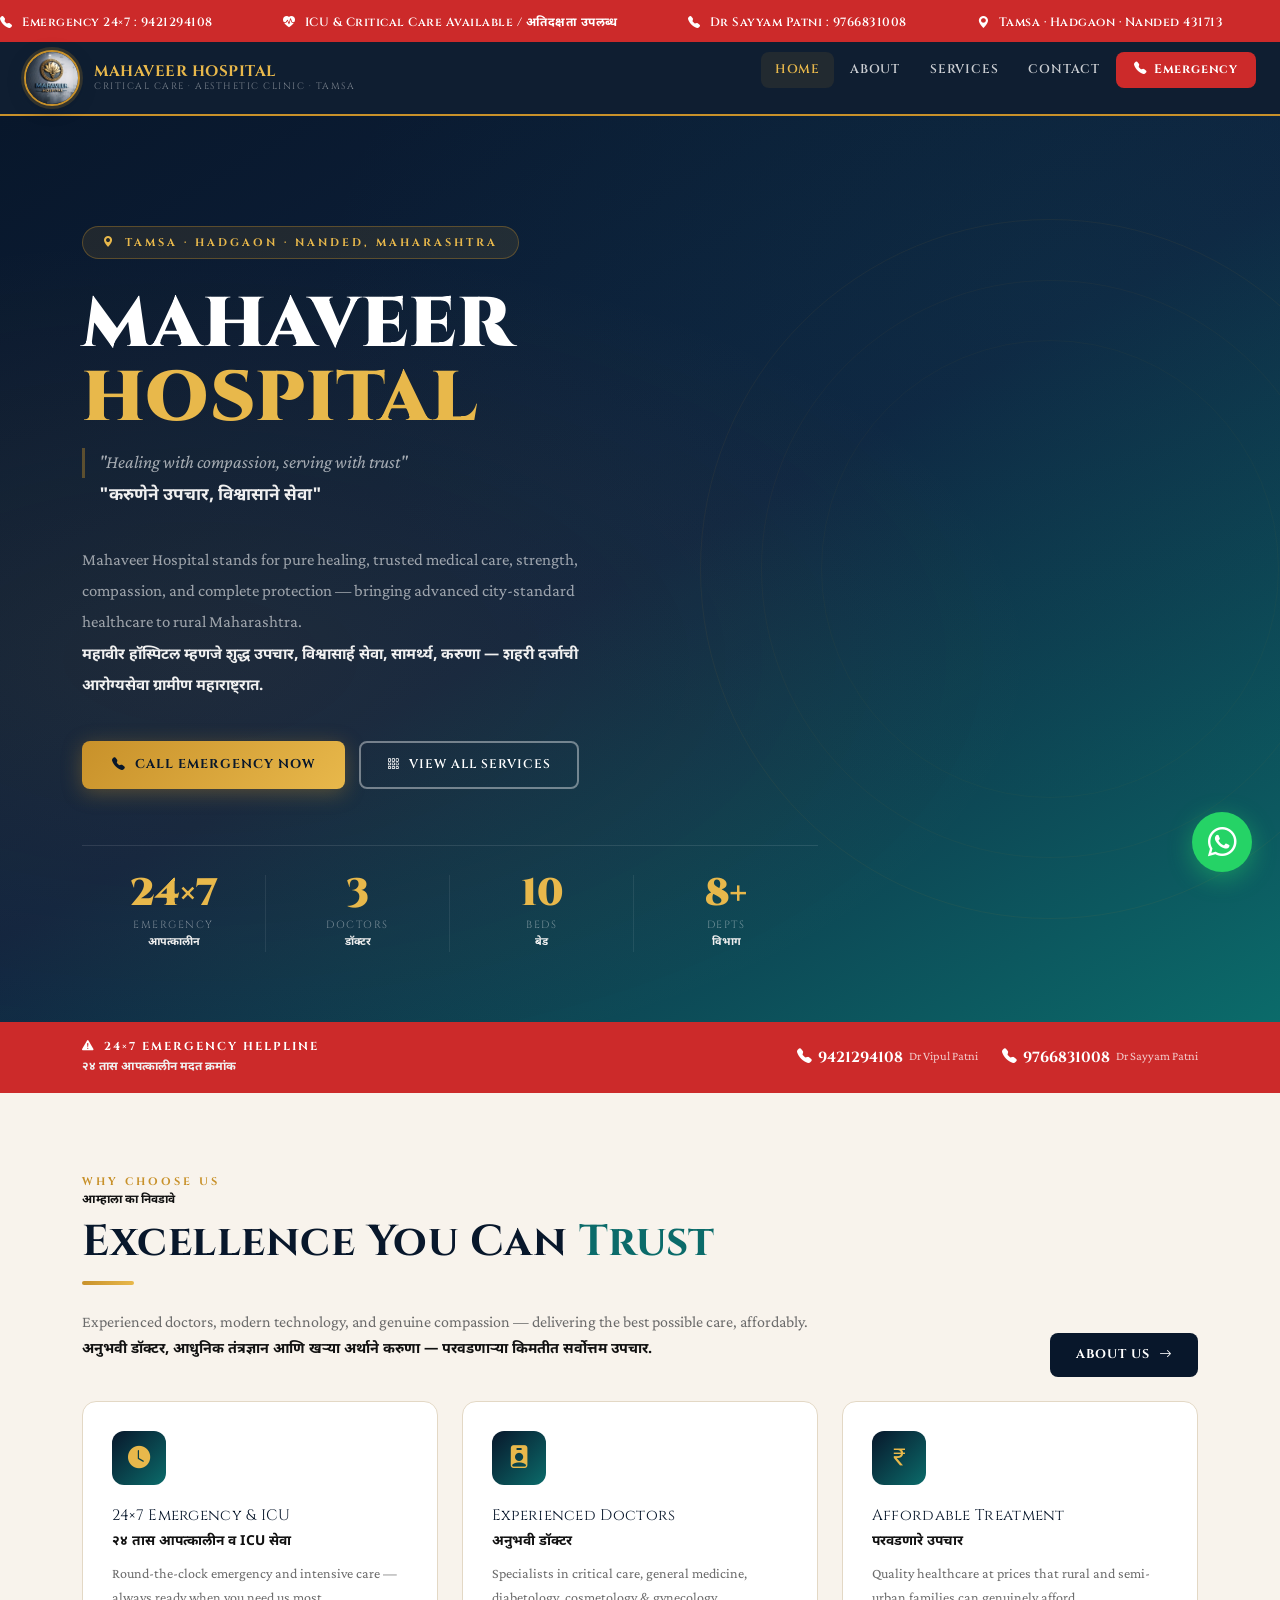
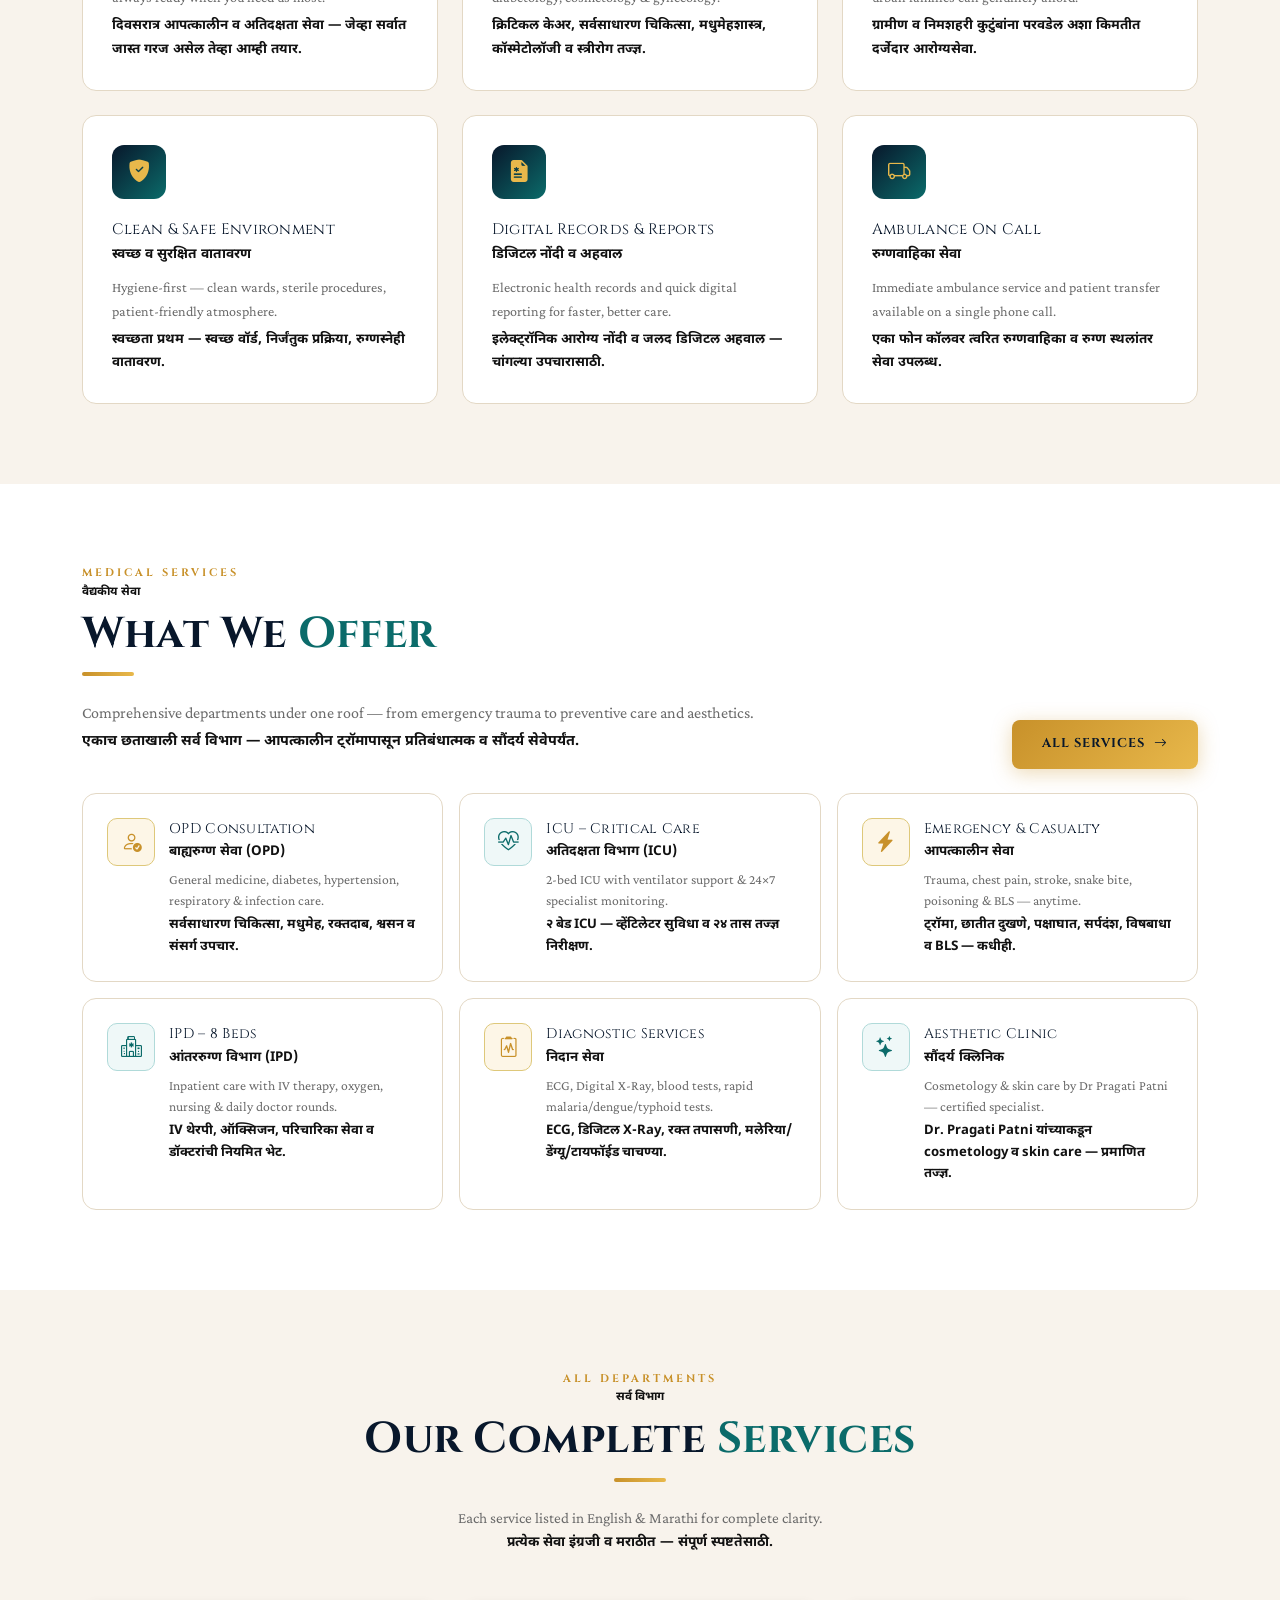
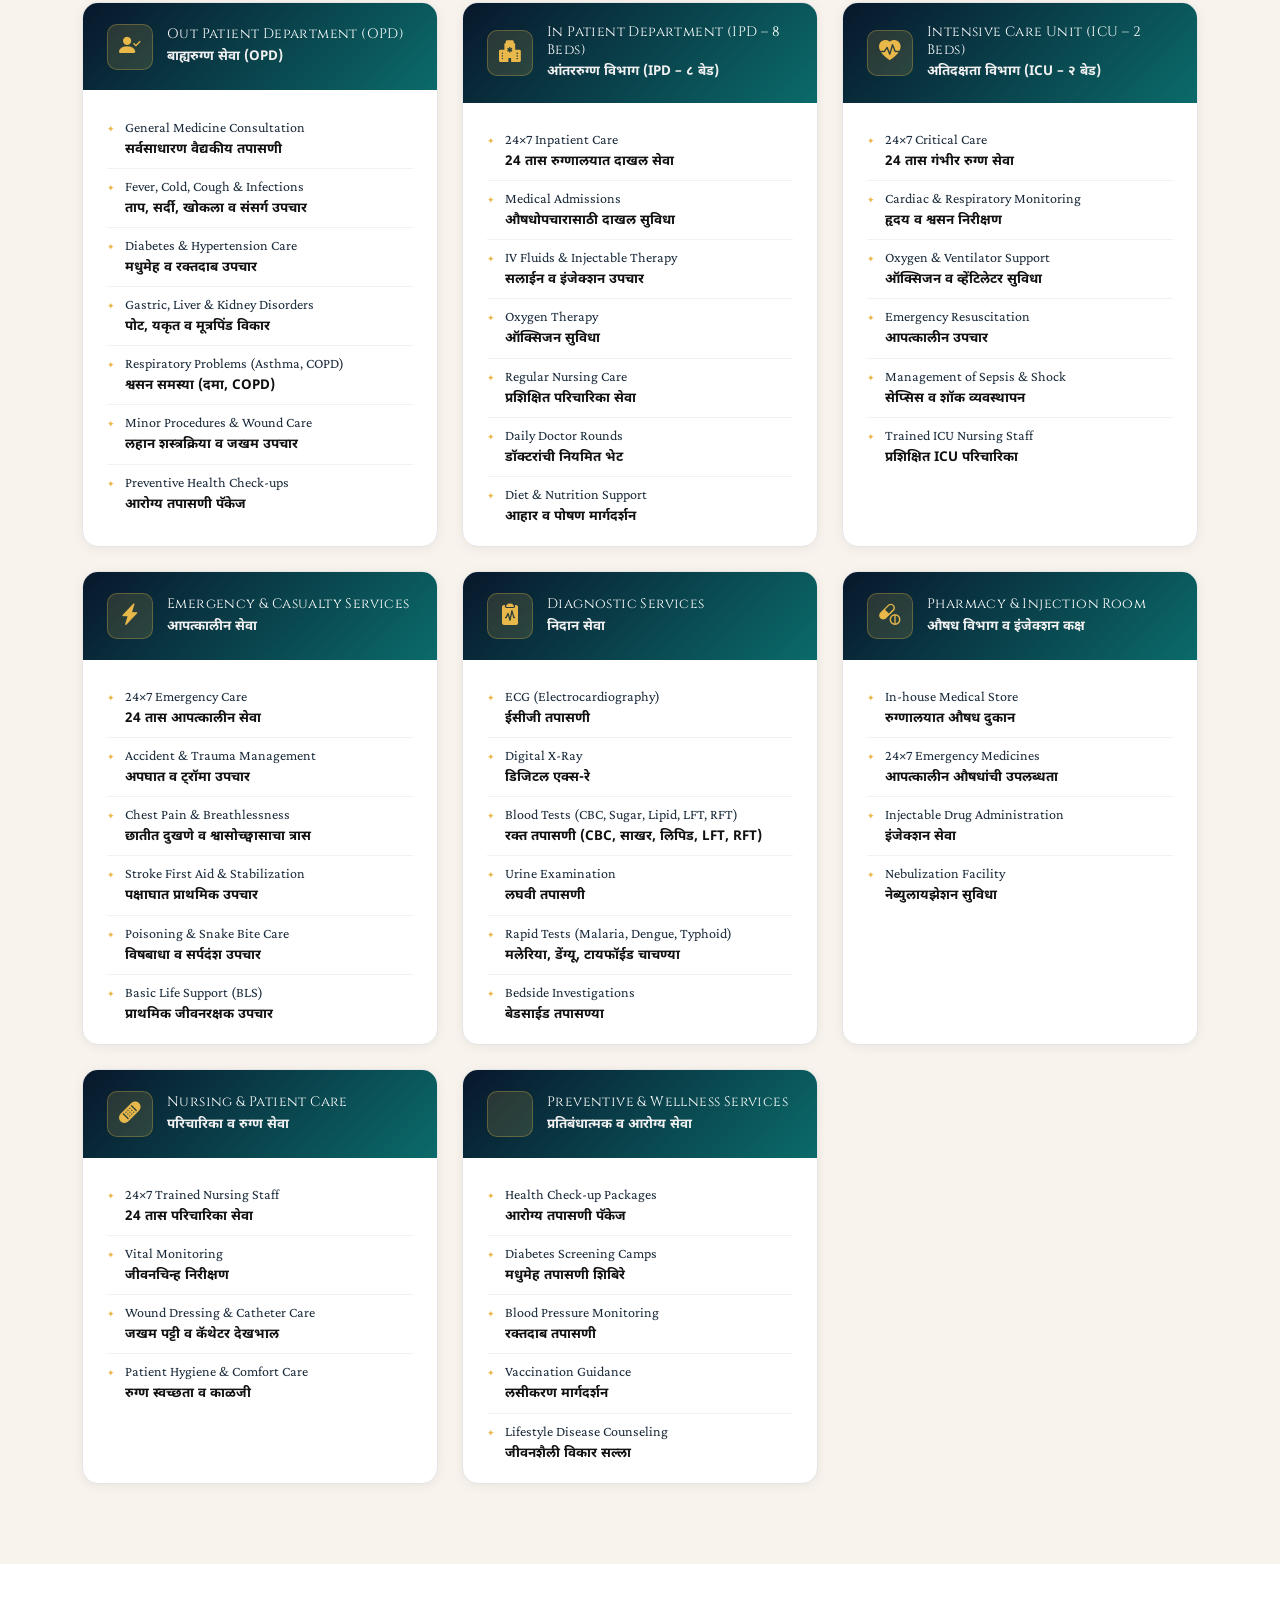
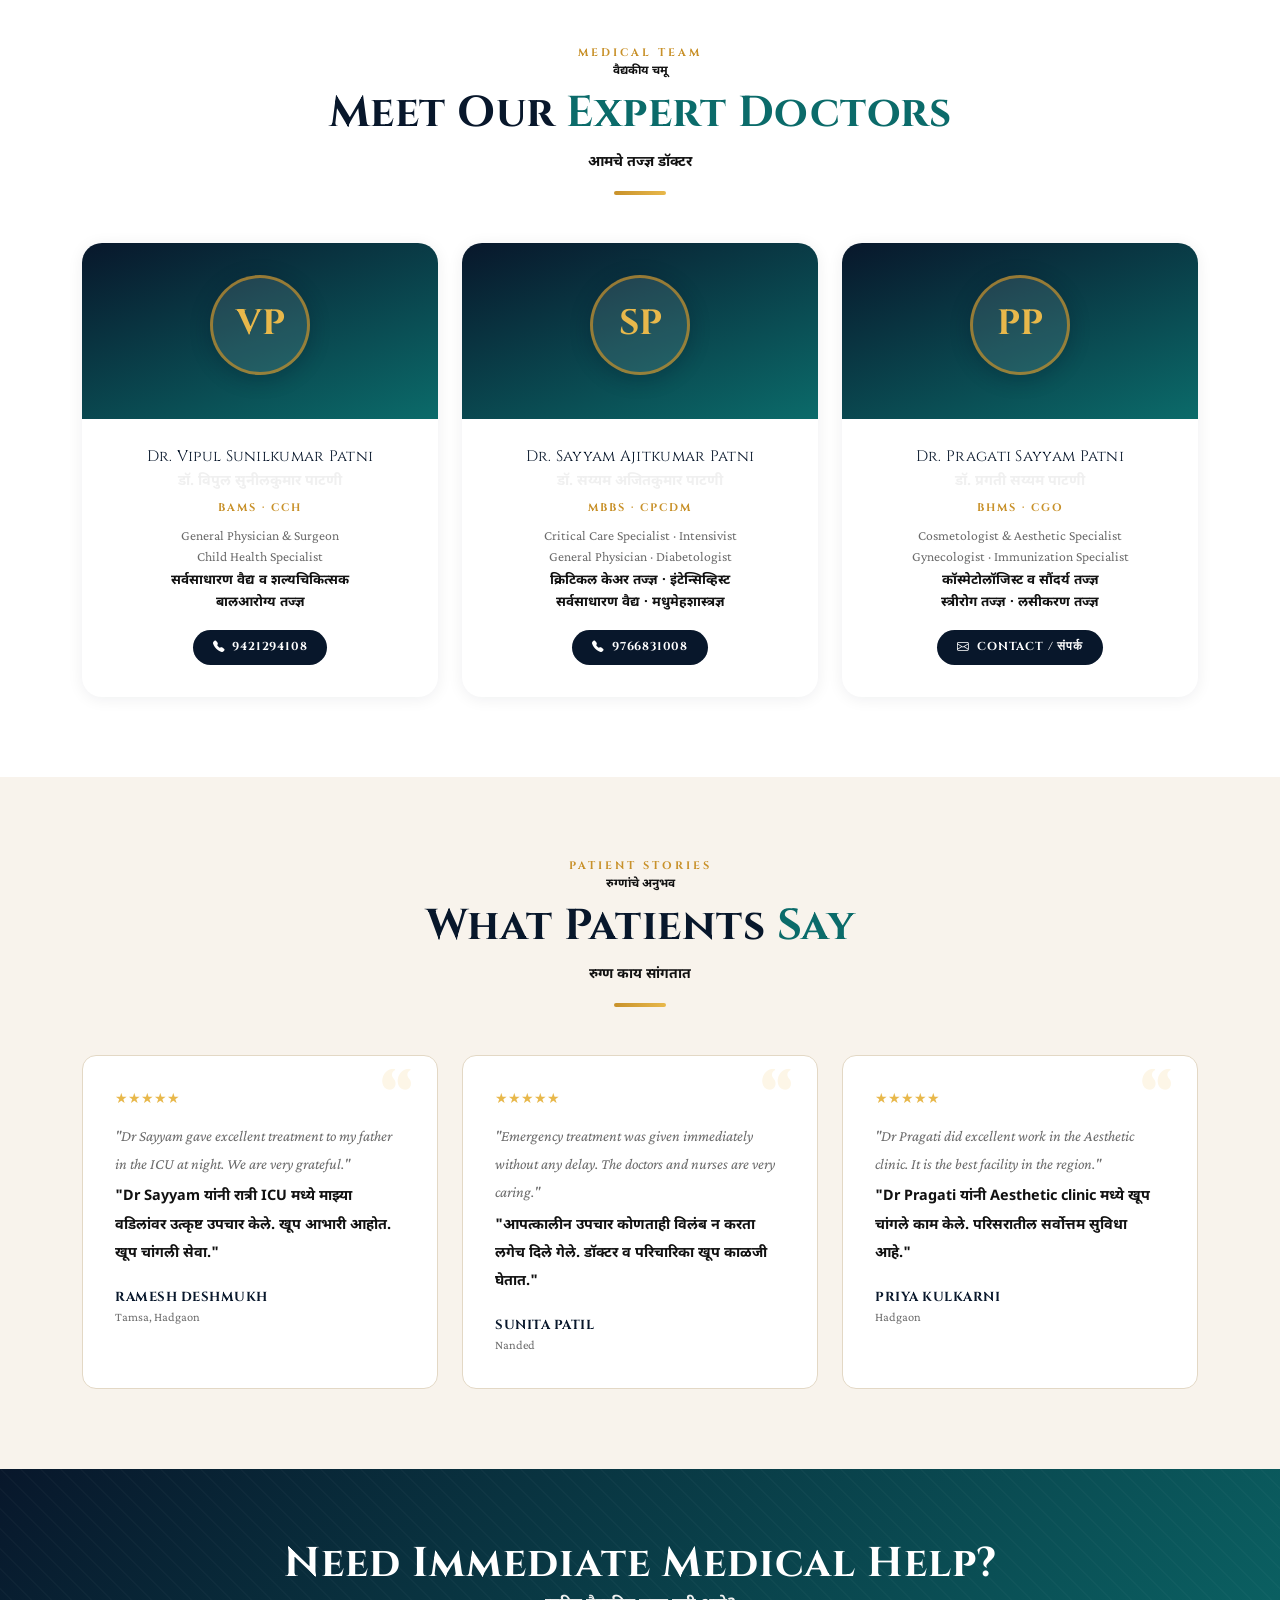
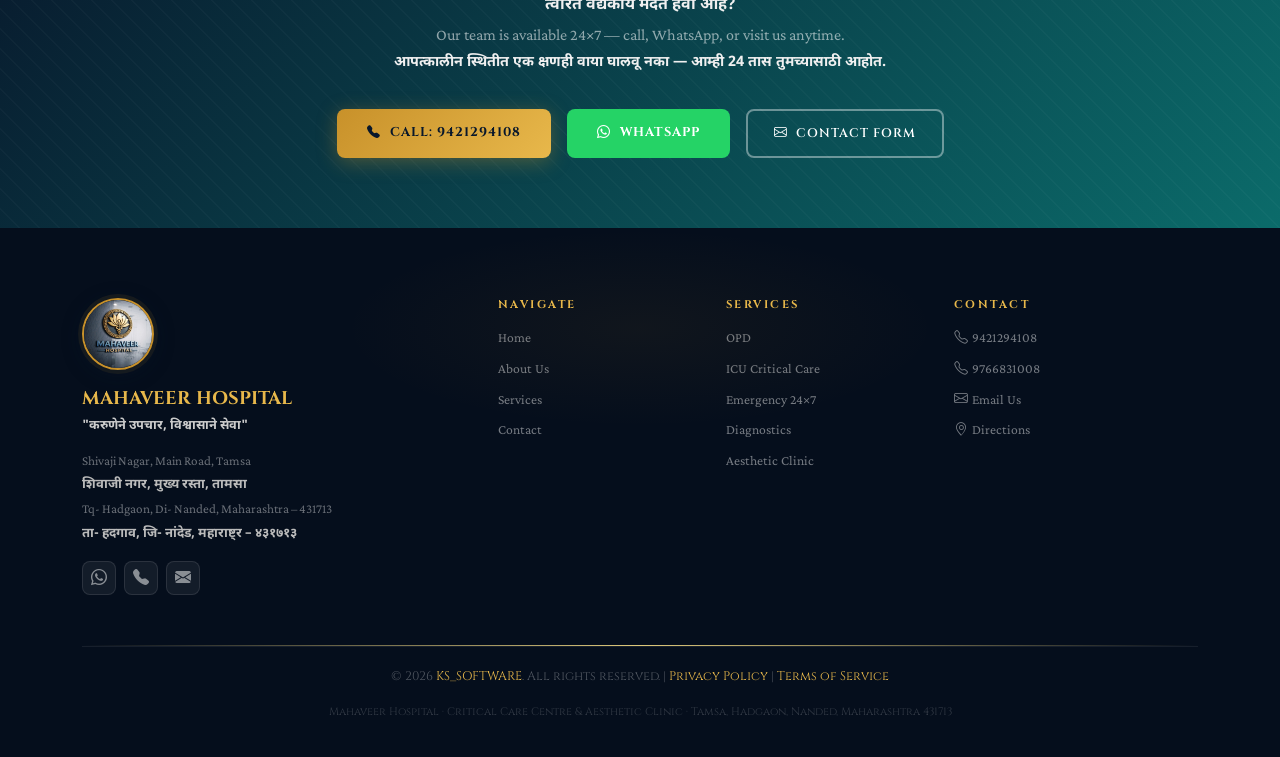
==== commit b2a58eff: "MARATHI BOLD COLOR WESBITE MARATHI TEXT IN BOLD" ====
--- a/index.html
+++ b/index.html
@@ -5,23 +5,67 @@
 <meta name="keywords" content="Mahaveer Hospital Tamsa Hadgaon Nanded, ICU emergency OPD, Dr Vipul Patni, Dr Sayyam Patni, critical care Maharashtra, महावीर हॉस्पिटल तामसा"/>
 <script type="application/ld+json">{"@context":"https://schema.org","@type":"Hospital","name":"Mahaveer Hospital","telephone":"+919421294108","address":{"@type":"PostalAddress","streetAddress":"Shivaji Nagar Main Road Tamsa","addressLocality":"Hadgaon","addressRegion":"Maharashtra","postalCode":"431713","addressCountry":"IN"},"openingHours":"Mo-Su 00:00-23:59"}</script>
 <link rel="preconnect" href="https://fonts.googleapis.com"/>
-<link href="https://fonts.googleapis.com/css2?family=Cinzel:wght@400;600;700;900&family=Crimson+Pro:ital,wght@0,300;0,400;0,600;0,700;1,400&family=Noto+Sans+Devanagari:wght@400;500;600;700&display=swap" rel="stylesheet"/>
+<link href="https://fonts.googleapis.com/css2?family=Cinzel:wght@400;600;700;900&family=Crimson+Pro:ital,wght@0,300;0,400;0,600;0,700;1,400&family=Noto+Sans+Devanagari:wght@400;500;600;700;900&display=swap" rel="stylesheet"/>
 <link rel="stylesheet" href="https://cdn.jsdelivr.net/npm/bootstrap-icons@1.11.3/font/bootstrap-icons.min.css"/>
 <link rel="stylesheet" href="https://cdn.jsdelivr.net/npm/bootstrap@5.3.3/dist/css/bootstrap.min.css"/>
 <link rel="stylesheet" href="style.css"/>
 <style>
 /* ══════════════════════════════════════════════════
-   UNIVERSAL LANGUAGE SYSTEM — index.html
-   English  → Cinzel/Crimson Pro, font-weight: 400
-   Marathi  → Noto Sans Devanagari, font-weight: 700
-   Pattern  → English first, Marathi line below
+   LANGUAGE SYSTEM
+   English  → Cinzel / Crimson Pro  font-weight:400
+   Marathi  → Noto Sans Devanagari  font-weight:700  color:#111
+   ALL Marathi text = dark black (#111) bold
    ══════════════════════════════════════════════════ */
 
-/* ── Core bilingual utility classes ── */
-.en-text { font-family:'Crimson Pro',serif; font-weight:400; }
-.mr-text { font-family:'Noto Sans Devanagari',sans-serif; font-weight:700; }
-
-/* HERO */
+/* Global Marathi override — dark black bold everywhere */
+[class*="mr-"],
+.mr-text,
+.hst-mr,
+.why-mr-h, .why-mr-p,
+.svc-mr-h, .svc-mr-p,
+.dept-title-mr,
+.item-mr,
+.doc-name-mr, .doc-spec-mr,
+.testi-mr,
+.cta-mr-h, .cta-mr-p,
+.em-label-mr,
+.eyebrow-mr,
+.hero-quote-mr, .hero-tagline-mr,
+.footer-tag,
+.footer-mr {
+  font-family: 'Noto Sans Devanagari', sans-serif !important;
+  font-weight: 700 !important;
+  color: #111 !important;
+}
+
+/* On dark backgrounds (navy/teal), Marathi should be near-white so it's visible yet still bold */
+.hero .hero-quote-mr,
+.hero .hero-tagline-mr,
+.hero .hst-mr,
+.em-band .em-label-mr,
+.cta-block .cta-mr-h,
+.cta-block .cta-mr-p,
+.vision-block .vp-mr,
+.vision-block .vq-mr,
+.dept-card-head .dept-title-mr,
+.doc-card-head ~ .doc-card-body .doc-name-mr {
+  color: #f0f0f0 !important;
+}
+
+/* Section eyebrow Marathi on light backgrounds */
+.bg-cream .eyebrow-mr,
+section .eyebrow-mr {
+  color: #111 !important;
+}
+
+/* Ticker Marathi */
+.ticker-wrap strong {
+  font-family: 'Noto Sans Devanagari', sans-serif !important;
+  font-weight: 700 !important;
+  color: #fff !important;
+}
+
+/* ── HERO ── */
 .hero{min-height:100vh;background:linear-gradient(150deg,#08172B 0%,#0F2340 50%,#0B6B6A 100%);display:flex;align-items:center;padding:110px 0 70px;position:relative;overflow:hidden}
 .hero-mesh{position:absolute;inset:0;background:radial-gradient(ellipse at 15% 60%,rgba(200,145,42,.09) 0%,transparent 55%),radial-gradient(ellipse at 85% 20%,rgba(11,107,106,.12) 0%,transparent 50%);pointer-events:none}
 .hero-ring{position:absolute;right:-120px;top:50%;transform:translateY(-50%);width:700px;height:700px;border-radius:50%;border:1px solid rgba(200,145,42,.07);pointer-events:none}
@@ -32,102 +76,107 @@
 .hero-h1{font-family:'Cinzel',serif;font-size:clamp(2.2rem,5.5vw,4.5rem);font-weight:900;color:#fff;line-height:1.05;letter-spacing:1px;margin-bottom:.8rem}
 .hero-h1 em{color:#E8B84B;font-style:normal;display:block}
 
-/* Hero quote: English first (normal), Marathi below (bold) */
 .hero-quote-en{font-family:'Crimson Pro',serif;font-size:clamp(.95rem,1.8vw,1.15rem);font-style:italic;color:rgba(255,255,255,.62);font-weight:400;margin-bottom:3px;border-left:3px solid rgba(200,145,42,.4);padding-left:14px}
-.hero-quote-mr{font-family:'Noto Sans Devanagari',sans-serif;font-size:clamp(.88rem,1.5vw,1.05rem);font-weight:700;color:#E8B84B;padding-left:17px;margin-bottom:2rem;line-height:1.7}
-
-/* Hero tagline: English first */
+.hero-quote-mr{font-size:clamp(.9rem,1.6vw,1.08rem);padding-left:17px;margin-bottom:2rem;line-height:1.8}
+
 .hero-tagline-en{font-family:'Crimson Pro',serif;font-size:1.05rem;color:rgba(255,255,255,.58);max-width:520px;line-height:1.85;font-weight:400;margin-bottom:3px}
-.hero-tagline-mr{font-family:'Noto Sans Devanagari',sans-serif;font-size:.92rem;color:rgba(255,255,255,.55);font-weight:700;max-width:520px;line-height:1.9;margin-bottom:2.5rem}
+.hero-tagline-mr{font-size:.95rem;max-width:520px;line-height:2;margin-bottom:2.5rem}
 
 .hero-btns{display:flex;flex-wrap:wrap;gap:14px;margin-bottom:3.5rem}
 
-/* Hero stats: English label first */
 .hero-stats{display:grid;grid-template-columns:repeat(4,1fr);gap:0;padding:1.8rem 0 0;border-top:1px solid rgba(255,255,255,.1)}
 .hst{text-align:center;padding:0 1rem}
 .hst:not(:last-child){border-right:1px solid rgba(255,255,255,.08)}
 .hst-num{font-family:'Cinzel',serif;font-size:clamp(1.5rem,3vw,2.4rem);font-weight:900;color:#E8B84B;display:block;line-height:1}
 .hst-en{font-size:.65rem;color:rgba(255,255,255,.42);letter-spacing:1.5px;text-transform:uppercase;font-family:'Cinzel',serif;font-weight:400;margin-top:3px;display:block}
-.hst-mr{font-family:'Noto Sans Devanagari',sans-serif;font-size:.65rem;font-weight:700;color:rgba(232,184,75,.55);display:block;margin-top:1px}
-
-/* EMERGENCY BAND */
+.hst-mr{font-size:.68rem;display:block;margin-top:1px}
+
+/* ── EMERGENCY BAND ── */
 .em-band{background:var(--red);padding:16px 0}
 .em-inner{display:flex;flex-wrap:wrap;align-items:center;justify-content:space-between;gap:12px}
 .em-label-en{font-family:'Cinzel',serif;font-size:.72rem;font-weight:700;color:#fff;letter-spacing:2px;text-transform:uppercase;display:flex;align-items:center;gap:8px}
-.em-label-en i{font-size:1rem;animation:bell .8s ease-in-out infinite alternate}
-.em-label-mr{font-family:'Noto Sans Devanagari',sans-serif;font-size:.72rem;font-weight:700;color:rgba(255,255,255,.75);display:block;margin-top:2px;letter-spacing:0}
+.em-label-en i{animation:bell .8s ease-in-out infinite alternate}
+.em-label-mr{font-size:.74rem;display:block;margin-top:2px;letter-spacing:0}
 @keyframes bell{from{transform:rotate(-10deg)}to{transform:rotate(10deg)}}
 .em-phones{display:flex;flex-wrap:wrap;gap:24px}
 .em-phones a{color:#fff;text-decoration:none;font-family:'Cinzel',serif;font-weight:700;font-size:.92rem;display:flex;align-items:center;gap:6px}
-.em-phones a small{font-family:'Crimson Pro',serif;font-size:.78rem;opacity:.7;font-weight:400}
-
-/* WHY CARDS */
+.em-phones a small{font-family:'Crimson Pro',serif;font-size:.78rem;opacity:.75;font-weight:400}
+
+/* ── WHY CARDS ── */
 .why-card{background:#fff;border-radius:14px;padding:1.8rem;border:1px solid var(--border);transition:all .3s;height:100%;position:relative;overflow:hidden}
 .why-card::before{content:'';position:absolute;top:0;left:0;right:0;height:3px;background:linear-gradient(90deg,var(--gold),var(--teal));transform:scaleX(0);transform-origin:left;transition:transform .35s}
 .why-card:hover{transform:translateY(-6px);box-shadow:0 20px 60px rgba(8,23,43,.13)}
 .why-card:hover::before{transform:scaleX(1)}
 .why-ico{width:54px;height:54px;border-radius:12px;background:linear-gradient(135deg,var(--navy),var(--teal));display:flex;align-items:center;justify-content:center;font-size:1.4rem;color:#E8B84B;margin-bottom:1.2rem}
-.why-en-h{font-family:'Cinzel',serif;font-size:.95rem;font-weight:400;color:var(--navy);margin-bottom:1px;letter-spacing:.3px}
-.why-mr-h{font-family:'Noto Sans Devanagari',sans-serif;font-size:.82rem;font-weight:700;color:var(--teal);margin-bottom:.6rem}
-.why-en-p{font-size:.88rem;color:var(--muted);line-height:1.7;font-weight:400;margin-bottom:3px;font-family:'Crimson Pro',serif}
-.why-mr-p{font-family:'Noto Sans Devanagari',sans-serif;font-size:.82rem;color:#aaa;line-height:1.7;margin:0;font-weight:700}
-
-/* SVC PREVIEW */
+.why-en-h{font-family:'Cinzel',serif;font-size:.95rem;font-weight:400;color:var(--navy);margin-bottom:2px;letter-spacing:.3px}
+.why-mr-h{font-size:.86rem;margin-bottom:.6rem;line-height:1.6}
+.why-en-p{font-size:.88rem;color:var(--muted);line-height:1.7;font-weight:400;margin-bottom:4px;font-family:'Crimson Pro',serif}
+.why-mr-p{font-size:.84rem;line-height:1.75;margin:0}
+
+/* ── SVC PREVIEW ── */
 .svc-prev{background:#fff;border-radius:14px;border:1px solid var(--border);padding:1.5rem;display:flex;gap:14px;align-items:flex-start;transition:all .3s;height:100%}
 .svc-prev:hover{box-shadow:0 8px 32px rgba(8,23,43,.1);transform:translateY(-3px)}
 .sp-ico{width:48px;height:48px;flex-shrink:0;border-radius:10px;background:var(--gold-pale);border:1px solid var(--gold-border);display:flex;align-items:center;justify-content:center;font-size:1.3rem;color:var(--gold)}
 .sp-ico.teal{background:#EFF8F8;border-color:#B0DAD9;color:var(--teal)}
-.svc-en-h{font-family:'Cinzel',serif;font-size:.88rem;font-weight:400;color:var(--navy);margin-bottom:1px;letter-spacing:.3px}
-.svc-mr-h{font-family:'Noto Sans Devanagari',sans-serif;font-size:.8rem;font-weight:700;color:var(--teal);margin-bottom:5px}
-.svc-en-p{font-size:.85rem;color:var(--muted);line-height:1.55;font-weight:400;font-family:'Crimson Pro',serif;margin-bottom:2px}
-.svc-mr-p{font-family:'Noto Sans Devanagari',sans-serif;font-size:.8rem;color:#aaa;line-height:1.6;font-weight:700;margin:0}
-
-/* DEPT CARDS */
+.svc-en-h{font-family:'Cinzel',serif;font-size:.88rem;font-weight:400;color:var(--navy);margin-bottom:2px;letter-spacing:.3px}
+.svc-mr-h{font-size:.84rem;margin-bottom:6px;line-height:1.55}
+.svc-en-p{font-size:.85rem;color:var(--muted);line-height:1.55;font-weight:400;font-family:'Crimson Pro',serif;margin-bottom:3px}
+.svc-mr-p{font-size:.82rem;line-height:1.65;margin:0}
+
+/* ── DEPT CARDS ── */
 .dept-card{background:#fff;border-radius:16px;border:1px solid #e5e5e5;overflow:hidden;height:100%;transition:all .3s;box-shadow:0 2px 12px rgba(8,23,43,.06)}
 .dept-card:hover{transform:translateY(-5px);box-shadow:0 16px 48px rgba(8,23,43,.13)}
 .dept-card-head{background:linear-gradient(135deg,#08172B,#0B6B6A);padding:1.3rem 1.5rem;display:flex;align-items:center;gap:14px}
 .dept-icon{width:46px;height:46px;border-radius:10px;background:rgba(232,184,75,.15);border:1px solid rgba(232,184,75,.3);display:flex;align-items:center;justify-content:center;font-size:1.35rem;color:#E8B84B;flex-shrink:0}
 .dept-title-en{font-family:'Cinzel',serif;font-size:.86rem;font-weight:400;color:#fff;letter-spacing:.4px;line-height:1.3}
-.dept-title-mr{font-family:'Noto Sans Devanagari',sans-serif;font-size:.82rem;font-weight:700;color:rgba(232,184,75,.85);margin-top:3px;line-height:1.4}
+.dept-title-mr{font-size:.84rem;margin-top:3px;line-height:1.45}
 .dept-body{padding:1.2rem 1.5rem}
 .dept-list{list-style:none;padding:0;margin:0}
 .dept-list li{padding:8px 0;border-bottom:1px solid #f2f2f2;display:flex;gap:10px;align-items:flex-start}
 .dept-list li:last-child{border-bottom:none;padding-bottom:0}
-.dept-bullet{color:#E8B84B;font-size:.55rem;margin-top:6px;flex-shrink:0;line-height:1}
-.item-text{display:flex;flex-direction:column;gap:2px}
+.dept-bullet{color:#E8B84B;font-size:.55rem;margin-top:7px;flex-shrink:0;line-height:1}
+.item-text{display:flex;flex-direction:column;gap:3px}
 .item-en{font-size:.88rem;color:#1a2a3a;font-weight:400;line-height:1.35;font-family:'Crimson Pro',serif}
-.item-mr{font-family:'Noto Sans Devanagari',sans-serif;font-size:.82rem;color:#666;font-weight:700;line-height:1.45}
-
-/* DOCTORS */
-.doc-name-en{font-family:'Cinzel',serif;font-weight:400;font-size:.95rem;color:var(--navy);letter-spacing:.3px;margin-bottom:1px}
-.doc-name-mr{font-family:'Noto Sans Devanagari',sans-serif;font-weight:700;font-size:.88rem;color:var(--teal);margin-bottom:.4rem}
-.doc-spec-en{font-size:.85rem;color:var(--muted);line-height:1.55;margin-bottom:2px;font-weight:400;font-family:'Crimson Pro',serif}
-.doc-spec-mr{font-family:'Noto Sans Devanagari',sans-serif;font-size:.82rem;color:#888;line-height:1.6;margin-bottom:1rem;font-weight:700}
-
-/* TESTIMONIALS */
+.item-mr{font-size:.84rem;line-height:1.5}
+
+/* ── DOCTOR CARDS ── */
+.doc-name-en{font-family:'Cinzel',serif;font-weight:400;font-size:.95rem;color:var(--navy);letter-spacing:.3px;margin-bottom:2px}
+.doc-name-mr{font-size:.9rem;margin-bottom:.4rem;line-height:1.5}
+.doc-spec-en{font-size:.85rem;color:var(--muted);line-height:1.55;margin-bottom:3px;font-weight:400;font-family:'Crimson Pro',serif}
+.doc-spec-mr{font-size:.84rem;line-height:1.65;margin-bottom:1rem}
+
+/* ── TESTIMONIALS ── */
 .testi-card{background:#fff;border-radius:14px;padding:2rem;border:1px solid var(--border);height:100%;position:relative}
 .testi-card::before{content:'\201C';font-family:'Cinzel',serif;font-size:4rem;color:var(--gold-pale);position:absolute;top:1rem;right:1.5rem;line-height:1;font-weight:900}
 .testi-stars{color:#E8B84B;margin-bottom:.8rem;font-size:.85rem}
-.testi-en{font-family:'Crimson Pro',serif;font-size:.95rem;color:var(--muted);line-height:1.85;margin-bottom:4px;font-style:italic;font-weight:400}
-.testi-mr{font-family:'Noto Sans Devanagari',sans-serif;font-size:.88rem;font-weight:700;color:#444;line-height:1.9;margin-bottom:1.2rem}
+.testi-en{font-family:'Crimson Pro',serif;font-size:.95rem;color:var(--muted);line-height:1.85;margin-bottom:5px;font-style:italic;font-weight:400}
+.testi-mr{font-size:.9rem;line-height:1.95;margin-bottom:1.2rem}
 .testi-name{font-family:'Cinzel',serif;font-weight:700;font-size:.82rem;color:var(--navy);letter-spacing:.5px}
 .testi-loc{font-size:.78rem;color:var(--muted);font-family:'Crimson Pro',serif;font-weight:400}
 
-/* CTA */
+/* ── CTA ── */
 .cta-block{background:linear-gradient(135deg,var(--navy),var(--teal));padding:70px 0;text-align:center;position:relative;overflow:hidden}
 .cta-block::before{content:'';position:absolute;inset:0;opacity:.025;background-image:repeating-linear-gradient(45deg,#fff 0,#fff 1px,transparent 0,transparent 50%);background-size:20px 20px}
 .cta-en-h{font-family:'Cinzel',serif;font-size:clamp(1.5rem,3.5vw,2.6rem);font-weight:700;color:#fff;margin-bottom:4px;letter-spacing:1px;position:relative}
-.cta-mr-h{font-family:'Noto Sans Devanagari',sans-serif;font-size:.95rem;font-weight:700;color:rgba(255,255,255,.72);margin-bottom:4px;position:relative;display:block}
+.cta-mr-h{font-size:1rem;margin-bottom:4px;position:relative;display:block}
 .cta-en-p{font-family:'Crimson Pro',serif;font-size:1rem;color:rgba(255,255,255,.55);font-weight:400;margin-bottom:3px;position:relative}
-.cta-mr-p{font-family:'Noto Sans Devanagari',sans-serif;font-size:.88rem;font-weight:700;color:rgba(255,255,255,.5);margin-bottom:2.2rem;position:relative;display:block}
-
-/* Section eyebrow bilingual */
+.cta-mr-p{font-size:.9rem;margin-bottom:2.2rem;position:relative;display:block}
+
+/* ── SECTION EYEBROW BILINGUAL ── */
 .eyebrow-bi{display:flex;flex-direction:column;gap:2px;margin-bottom:.5rem}
-.eyebrow-bi .en{font-family:'Cinzel',serif;font-size:.68rem;font-weight:700;letter-spacing:3px;text-transform:uppercase;color:var(--gold)}
-.eyebrow-bi .mr{font-family:'Noto Sans Devanagari',sans-serif;font-size:.72rem;font-weight:700;color:var(--teal)}
-
-/* Footer Marathi bold */
-.footer-tag{font-family:'Noto Sans Devanagari',sans-serif;font-weight:700!important}
+.eyebrow-en{font-family:'Cinzel',serif;font-size:.68rem;font-weight:700;letter-spacing:3px;text-transform:uppercase;color:var(--gold)}
+.eyebrow-mr{font-size:.74rem;line-height:1.5}
+
+/* ── VISION BLOCK (dark bg) ── */
+.vision-block{background:linear-gradient(160deg,var(--navy),var(--navy-2));border-radius:18px;padding:2.5rem;color:#fff}
+.vp-en{font-family:'Crimson Pro',serif;font-size:.95rem;color:rgba(255,255,255,.6);line-height:1.8;font-weight:400;margin-bottom:3px}
+.vp-mr{font-size:.9rem;line-height:1.95;margin-bottom:1rem}
+.vq-wrap{border-left:3px solid var(--gold);padding-left:14px;margin-top:1.2rem}
+.vq-en{font-family:'Crimson Pro',serif;font-size:.98rem;font-style:italic;color:rgba(255,255,255,.55);font-weight:400;line-height:1.65;margin-bottom:3px}
+.vq-mr{font-size:.96rem;line-height:1.8}
+
+/* footer tag */
+.footer-tag{font-family:'Noto Sans Devanagari',sans-serif!important;font-weight:700!important;color:#ccc!important}
 
 @media(max-width:768px){.hero-stats{grid-template-columns:repeat(2,1fr);gap:1px}.hst{padding:.8rem}}
 </style>
@@ -136,15 +185,15 @@
 <!-- TICKER -->
 <div class="ticker-wrap"><div class="ticker-move">
 <span><i class="bi bi-telephone-fill"></i> Emergency 24×7 : 9421294108</span>
-<span><i class="bi bi-heart-pulse-fill"></i> ICU &amp; Critical Care Available / <strong style="font-family:'Noto Sans Devanagari',sans-serif">अतिदक्षता उपलब्ध</strong></span>
+<span><i class="bi bi-heart-pulse-fill"></i> ICU &amp; Critical Care Available / <strong style="font-family:'Noto Sans Devanagari',sans-serif;font-weight:700;color:#fff">अतिदक्षता उपलब्ध</strong></span>
 <span><i class="bi bi-telephone-fill"></i> Dr Sayyam Patni : 9766831008</span>
 <span><i class="bi bi-geo-alt-fill"></i> Tamsa · Hadgaon · Nanded 431713</span>
-<span><i class="bi bi-truck"></i> Ambulance On Call / <strong style="font-family:'Noto Sans Devanagari',sans-serif">रुग्णवाहिका सेवा</strong></span>
+<span><i class="bi bi-truck"></i> Ambulance On Call / <strong style="font-family:'Noto Sans Devanagari',sans-serif;font-weight:700;color:#fff">रुग्णवाहिका सेवा</strong></span>
 <span><i class="bi bi-telephone-fill"></i> Emergency 24×7 : 9421294108</span>
-<span><i class="bi bi-heart-pulse-fill"></i> ICU &amp; Critical Care Available / <strong style="font-family:'Noto Sans Devanagari',sans-serif">अतिदक्षता उपलब्ध</strong></span>
+<span><i class="bi bi-heart-pulse-fill"></i> ICU &amp; Critical Care Available / <strong style="font-family:'Noto Sans Devanagari',sans-serif;font-weight:700;color:#fff">अतिदक्षता उपलब्ध</strong></span>
 <span><i class="bi bi-telephone-fill"></i> Dr Sayyam Patni : 9766831008</span>
 <span><i class="bi bi-geo-alt-fill"></i> Tamsa · Hadgaon · Nanded 431713</span>
-<span><i class="bi bi-truck"></i> Ambulance On Call / <strong style="font-family:'Noto Sans Devanagari',sans-serif">रुग्णवाहिका सेवा</strong></span>
+<span><i class="bi bi-truck"></i> Ambulance On Call / <strong style="font-family:'Noto Sans Devanagari',sans-serif;font-weight:700;color:#fff">रुग्णवाहिका सेवा</strong></span>
 </div></div>
 
 <!-- NAV -->
@@ -169,16 +218,12 @@
   <div class="container hero-inner">
     <div class="row">
       <div class="col-lg-8">
-
         <div class="hero-chip"><i class="bi bi-geo-alt-fill"></i> Tamsa · Hadgaon · Nanded, Maharashtra</div>
-
         <h1 class="hero-h1">MAHAVEER<br/><em>HOSPITAL</em></h1>
 
-        <!-- English quote first, Marathi below -->
         <p class="hero-quote-en">"Healing with compassion, serving with trust"</p>
         <p class="hero-quote-mr">"करुणेने उपचार, विश्वासाने सेवा"</p>
 
-        <!-- English tagline first, Marathi below -->
         <p class="hero-tagline-en">Mahaveer Hospital stands for pure healing, trusted medical care, strength, compassion, and complete protection — bringing advanced city-standard healthcare to rural Maharashtra.</p>
         <p class="hero-tagline-mr">महावीर हॉस्पिटल म्हणजे शुद्ध उपचार, विश्वासार्ह सेवा, सामर्थ्य, करुणा — शहरी दर्जाची आरोग्यसेवा ग्रामीण महाराष्ट्रात.</p>
 
@@ -187,562 +232,473 @@
           <a href="services.html" class="btn-outline-white"><i class="bi bi-grid-3x3-gap"></i> View All Services</a>
         </div>
 
-        <!-- Stats: English label first, Marathi below -->
         <div class="hero-stats">
-          <div class="hst">
-            <span class="hst-num">24×7</span>
-            <span class="hst-en">Emergency</span>
-            <span class="hst-mr">आपत्कालीन</span>
-          </div>
-          <div class="hst">
-            <span class="hst-num">3</span>
-            <span class="hst-en">Doctors</span>
-            <span class="hst-mr">डॉक्टर</span>
-          </div>
-          <div class="hst">
-            <span class="hst-num">10</span>
-            <span class="hst-en">Beds</span>
-            <span class="hst-mr">बेड</span>
-          </div>
-          <div class="hst">
-            <span class="hst-num">8+</span>
-            <span class="hst-en">Depts</span>
-            <span class="hst-mr">विभाग</span>
-          </div>
-        </div>
-
+          <div class="hst"><span class="hst-num">24×7</span><span class="hst-en">Emergency</span><span class="hst-mr">आपत्कालीन</span></div>
+          <div class="hst"><span class="hst-num">3</span><span class="hst-en">Doctors</span><span class="hst-mr">डॉक्टर</span></div>
+          <div class="hst"><span class="hst-num">10</span><span class="hst-en">Beds</span><span class="hst-mr">बेड</span></div>
+          <div class="hst"><span class="hst-num">8+</span><span class="hst-en">Depts</span><span class="hst-mr">विभाग</span></div>
+        </div>
       </div>
     </div>
   </div>
 </section>
 
 <!-- ══ EMERGENCY BAND ══ -->
-<div class="em-band">
-  <div class="container">
-    <div class="em-inner">
-      <div>
-        <div class="em-label-en"><i class="bi bi-exclamation-triangle-fill"></i> 24×7 Emergency Helpline</div>
-        <span class="em-label-mr">२४ तास आपत्कालीन मदत क्रमांक</span>
-      </div>
-      <div class="em-phones">
-        <a href="tel:9421294108"><i class="bi bi-telephone-fill"></i> 9421294108 <small>Dr Vipul Patni</small></a>
-        <a href="tel:9766831008"><i class="bi bi-telephone-fill"></i> 9766831008 <small>Dr Sayyam Patni</small></a>
-      </div>
-    </div>
-  </div>
-</div>
+<div class="em-band"><div class="container"><div class="em-inner">
+  <div>
+    <div class="em-label-en"><i class="bi bi-exclamation-triangle-fill"></i> 24×7 Emergency Helpline</div>
+    <span class="em-label-mr">२४ तास आपत्कालीन मदत क्रमांक</span>
+  </div>
+  <div class="em-phones">
+    <a href="tel:9421294108"><i class="bi bi-telephone-fill"></i> 9421294108 <small>Dr Vipul Patni</small></a>
+    <a href="tel:9766831008"><i class="bi bi-telephone-fill"></i> 9766831008 <small>Dr Sayyam Patni</small></a>
+  </div>
+</div></div></div>
 
 <!-- ══ WHY US ══ -->
-<section class="bg-cream">
-  <div class="container">
-    <div class="row align-items-end mb-4">
-      <div class="col-md-8" data-aos>
-        <div class="eyebrow-bi">
-          <span class="en">Why Choose Us</span>
-          <span class="mr">आम्हाला का निवडावे</span>
-        </div>
-        <h2 class="sec-title">Excellence You Can <span>Trust</span></h2>
-        <p style="font-family:'Noto Sans Devanagari',sans-serif;font-weight:700;font-size:.86rem;color:var(--teal);margin-top:3px;margin-bottom:.8rem">विश्वासार्ह उत्कृष्टता</p>
-        <div class="gold-bar"></div>
-        <p style="font-family:'Crimson Pro',serif;font-weight:400;font-size:1rem;color:var(--muted);margin-bottom:3px">Experienced doctors, modern technology, and genuine compassion — delivering the best possible care, affordably.</p>
-        <p style="font-family:'Noto Sans Devanagari',sans-serif;font-weight:700;font-size:.88rem;color:#aaa">अनुभवी डॉक्टर, आधुनिक तंत्रज्ञान आणि खऱ्या अर्थाने करुणा — परवडणाऱ्या किमतीत सर्वोत्तम उपचार.</p>
-      </div>
-      <div class="col-md-4 text-md-end mt-3 mt-md-0">
-        <a href="about.html" class="btn-navy">About Us <i class="bi bi-arrow-right"></i></a>
-      </div>
-    </div>
-    <div class="row g-4">
-
-      <div class="col-md-6 col-lg-4" data-aos>
-        <div class="why-card">
-          <div class="why-ico"><i class="bi bi-clock-fill"></i></div>
-          <p class="why-en-h">24×7 Emergency &amp; ICU</p>
-          <p class="why-mr-h">२४ तास आपत्कालीन व ICU सेवा</p>
-          <p class="why-en-p">Round-the-clock emergency and intensive care — always ready when you need us most.</p>
-          <p class="why-mr-p">दिवसरात्र आपत्कालीन व अतिदक्षता सेवा — जेव्हा सर्वात जास्त गरज असेल तेव्हा आम्ही तयार.</p>
-        </div>
-      </div>
-
-      <div class="col-md-6 col-lg-4" data-aos data-d="1">
-        <div class="why-card">
-          <div class="why-ico"><i class="bi bi-person-badge-fill"></i></div>
-          <p class="why-en-h">Experienced Doctors</p>
-          <p class="why-mr-h">अनुभवी डॉक्टर</p>
-          <p class="why-en-p">Specialists in critical care, general medicine, diabetology, cosmetology &amp; gynecology.</p>
-          <p class="why-mr-p">क्रिटिकल केअर, सर्वसाधारण चिकित्सा, मधुमेहशास्त्र, कॉस्मेटोलॉजी व स्त्रीरोग तज्ज्ञ.</p>
-        </div>
-      </div>
-
-      <div class="col-md-6 col-lg-4" data-aos data-d="2">
-        <div class="why-card">
-          <div class="why-ico"><i class="bi bi-currency-rupee"></i></div>
-          <p class="why-en-h">Affordable Treatment</p>
-          <p class="why-mr-h">परवडणारे उपचार</p>
-          <p class="why-en-p">Quality healthcare at prices that rural and semi-urban families can genuinely afford.</p>
-          <p class="why-mr-p">ग्रामीण व निमशहरी कुटुंबांना परवडेल अशा किमतीत दर्जेदार आरोग्यसेवा.</p>
-        </div>
-      </div>
-
-      <div class="col-md-6 col-lg-4" data-aos data-d="3">
-        <div class="why-card">
-          <div class="why-ico"><i class="bi bi-shield-fill-check"></i></div>
-          <p class="why-en-h">Clean &amp; Safe Environment</p>
-          <p class="why-mr-h">स्वच्छ व सुरक्षित वातावरण</p>
-          <p class="why-en-p">Hygiene-first — clean wards, sterile procedures, patient-friendly atmosphere.</p>
-          <p class="why-mr-p">स्वच्छता प्रथम — स्वच्छ वॉर्ड, निर्जंतुक प्रक्रिया, रुग्णस्नेही वातावरण.</p>
-        </div>
-      </div>
-
-      <div class="col-md-6 col-lg-4" data-aos data-d="4">
-        <div class="why-card">
-          <div class="why-ico"><i class="bi bi-file-earmark-medical-fill"></i></div>
-          <p class="why-en-h">Digital Records &amp; Reports</p>
-          <p class="why-mr-h">डिजिटल नोंदी व अहवाल</p>
-          <p class="why-en-p">Electronic health records and quick digital reporting for faster, better care.</p>
-          <p class="why-mr-p">इलेक्ट्रॉनिक आरोग्य नोंदी व जलद डिजिटल अहवाल — चांगल्या उपचारासाठी.</p>
-        </div>
-      </div>
-
-      <div class="col-md-6 col-lg-4" data-aos data-d="5">
-        <div class="why-card">
-          <div class="why-ico"><i class="bi bi-truck"></i></div>
-          <p class="why-en-h">Ambulance On Call</p>
-          <p class="why-mr-h">रुग्णवाहिका सेवा</p>
-          <p class="why-en-p">Immediate ambulance service and patient transfer available on a single phone call.</p>
-          <p class="why-mr-p">एका फोन कॉलवर त्वरित रुग्णवाहिका व रुग्ण स्थलांतर सेवा उपलब्ध.</p>
-        </div>
-      </div>
-
-    </div>
-  </div>
-</section>
+<section class="bg-cream"><div class="container">
+  <div class="row align-items-end mb-4">
+    <div class="col-md-8" data-aos>
+      <div class="eyebrow-bi">
+        <span class="eyebrow-en">Why Choose Us</span>
+        <span class="eyebrow-mr">आम्हाला का निवडावे</span>
+      </div>
+      <h2 class="sec-title">Excellence You Can <span>Trust</span></h2>
+      <div class="gold-bar"></div>
+      <p style="font-family:'Crimson Pro',serif;font-weight:400;font-size:1rem;color:var(--muted);margin-bottom:4px;margin-top:.6rem">Experienced doctors, modern technology, and genuine compassion — delivering the best possible care, affordably.</p>
+      <p class="mr-text" style="font-size:.9rem;margin-top:0">अनुभवी डॉक्टर, आधुनिक तंत्रज्ञान आणि खऱ्या अर्थाने करुणा — परवडणाऱ्या किमतीत सर्वोत्तम उपचार.</p>
+    </div>
+    <div class="col-md-4 text-md-end mt-3 mt-md-0">
+      <a href="about.html" class="btn-navy">About Us <i class="bi bi-arrow-right"></i></a>
+    </div>
+  </div>
+  <div class="row g-4">
+
+    <div class="col-md-6 col-lg-4" data-aos>
+      <div class="why-card">
+        <div class="why-ico"><i class="bi bi-clock-fill"></i></div>
+        <p class="why-en-h">24×7 Emergency &amp; ICU</p>
+        <p class="why-mr-h">२४ तास आपत्कालीन व ICU सेवा</p>
+        <p class="why-en-p">Round-the-clock emergency and intensive care — always ready when you need us most.</p>
+        <p class="why-mr-p">दिवसरात्र आपत्कालीन व अतिदक्षता सेवा — जेव्हा सर्वात जास्त गरज असेल तेव्हा आम्ही तयार.</p>
+      </div>
+    </div>
+
+    <div class="col-md-6 col-lg-4" data-aos data-d="1">
+      <div class="why-card">
+        <div class="why-ico"><i class="bi bi-person-badge-fill"></i></div>
+        <p class="why-en-h">Experienced Doctors</p>
+        <p class="why-mr-h">अनुभवी डॉक्टर</p>
+        <p class="why-en-p">Specialists in critical care, general medicine, diabetology, cosmetology &amp; gynecology.</p>
+        <p class="why-mr-p">क्रिटिकल केअर, सर्वसाधारण चिकित्सा, मधुमेहशास्त्र, कॉस्मेटोलॉजी व स्त्रीरोग तज्ज्ञ.</p>
+      </div>
+    </div>
+
+    <div class="col-md-6 col-lg-4" data-aos data-d="2">
+      <div class="why-card">
+        <div class="why-ico"><i class="bi bi-currency-rupee"></i></div>
+        <p class="why-en-h">Affordable Treatment</p>
+        <p class="why-mr-h">परवडणारे उपचार</p>
+        <p class="why-en-p">Quality healthcare at prices that rural and semi-urban families can genuinely afford.</p>
+        <p class="why-mr-p">ग्रामीण व निमशहरी कुटुंबांना परवडेल अशा किमतीत दर्जेदार आरोग्यसेवा.</p>
+      </div>
+    </div>
+
+    <div class="col-md-6 col-lg-4" data-aos data-d="3">
+      <div class="why-card">
+        <div class="why-ico"><i class="bi bi-shield-fill-check"></i></div>
+        <p class="why-en-h">Clean &amp; Safe Environment</p>
+        <p class="why-mr-h">स्वच्छ व सुरक्षित वातावरण</p>
+        <p class="why-en-p">Hygiene-first — clean wards, sterile procedures, patient-friendly atmosphere.</p>
+        <p class="why-mr-p">स्वच्छता प्रथम — स्वच्छ वॉर्ड, निर्जंतुक प्रक्रिया, रुग्णस्नेही वातावरण.</p>
+      </div>
+    </div>
+
+    <div class="col-md-6 col-lg-4" data-aos data-d="4">
+      <div class="why-card">
+        <div class="why-ico"><i class="bi bi-file-earmark-medical-fill"></i></div>
+        <p class="why-en-h">Digital Records &amp; Reports</p>
+        <p class="why-mr-h">डिजिटल नोंदी व अहवाल</p>
+        <p class="why-en-p">Electronic health records and quick digital reporting for faster, better care.</p>
+        <p class="why-mr-p">इलेक्ट्रॉनिक आरोग्य नोंदी व जलद डिजिटल अहवाल — चांगल्या उपचारासाठी.</p>
+      </div>
+    </div>
+
+    <div class="col-md-6 col-lg-4" data-aos data-d="5">
+      <div class="why-card">
+        <div class="why-ico"><i class="bi bi-truck"></i></div>
+        <p class="why-en-h">Ambulance On Call</p>
+        <p class="why-mr-h">रुग्णवाहिका सेवा</p>
+        <p class="why-en-p">Immediate ambulance service and patient transfer available on a single phone call.</p>
+        <p class="why-mr-p">एका फोन कॉलवर त्वरित रुग्णवाहिका व रुग्ण स्थलांतर सेवा उपलब्ध.</p>
+      </div>
+    </div>
+
+  </div>
+</div></section>
 
 <!-- ══ SERVICES PREVIEW ══ -->
-<section>
-  <div class="container">
-    <div class="row align-items-end mb-4">
-      <div class="col-md-8" data-aos>
-        <div class="eyebrow-bi">
-          <span class="en">Medical Services</span>
-          <span class="mr">वैद्यकीय सेवा</span>
-        </div>
-        <h2 class="sec-title">What We <span>Offer</span></h2>
-        <p style="font-family:'Noto Sans Devanagari',sans-serif;font-weight:700;font-size:.86rem;color:var(--teal);margin-top:3px;margin-bottom:.8rem">आमच्या सेवा</p>
-        <div class="gold-bar"></div>
-        <p style="font-family:'Crimson Pro',serif;font-weight:400;font-size:1rem;color:var(--muted);margin-bottom:3px">Comprehensive departments under one roof — from emergency trauma to preventive care and aesthetics.</p>
-        <p style="font-family:'Noto Sans Devanagari',sans-serif;font-weight:700;font-size:.88rem;color:#aaa">एकाच छताखाली सर्व विभाग — आपत्कालीन ट्रॉमापासून प्रतिबंधात्मक व सौंदर्य सेवेपर्यंत.</p>
-      </div>
-      <div class="col-md-4 text-md-end mt-3 mt-md-0">
-        <a href="services.html" class="btn-gold">All Services <i class="bi bi-arrow-right"></i></a>
-      </div>
-    </div>
-    <div class="row g-3">
-
-      <div class="col-md-6 col-lg-4" data-aos>
-        <div class="svc-prev">
-          <div class="sp-ico"><i class="bi bi-person-check"></i></div>
-          <div>
-            <p class="svc-en-h">OPD Consultation</p>
-            <p class="svc-mr-h">बाह्यरुग्ण सेवा (OPD)</p>
-            <p class="svc-en-p">General medicine, diabetes, hypertension, respiratory &amp; infection care.</p>
-            <p class="svc-mr-p">सर्वसाधारण चिकित्सा, मधुमेह, रक्तदाब, श्वसन व संसर्ग उपचार.</p>
-          </div>
-        </div>
-      </div>
-
-      <div class="col-md-6 col-lg-4" data-aos data-d="1">
-        <div class="svc-prev">
-          <div class="sp-ico teal"><i class="bi bi-heart-pulse"></i></div>
-          <div>
-            <p class="svc-en-h">ICU – Critical Care</p>
-            <p class="svc-mr-h">अतिदक्षता विभाग (ICU)</p>
-            <p class="svc-en-p">2-bed ICU with ventilator support &amp; 24×7 specialist monitoring.</p>
-            <p class="svc-mr-p">२ बेड ICU — व्हेंटिलेटर सुविधा व २४ तास तज्ज्ञ निरीक्षण.</p>
-          </div>
-        </div>
-      </div>
-
-      <div class="col-md-6 col-lg-4" data-aos data-d="2">
-        <div class="svc-prev">
-          <div class="sp-ico"><i class="bi bi-lightning-charge-fill"></i></div>
-          <div>
-            <p class="svc-en-h">Emergency &amp; Casualty</p>
-            <p class="svc-mr-h">आपत्कालीन सेवा</p>
-            <p class="svc-en-p">Trauma, chest pain, stroke, snake bite, poisoning &amp; BLS — anytime.</p>
-            <p class="svc-mr-p">ट्रॉमा, छातीत दुखणे, पक्षाघात, सर्पदंश, विषबाधा व BLS — कधीही.</p>
-          </div>
-        </div>
-      </div>
-
-      <div class="col-md-6 col-lg-4" data-aos data-d="3">
-        <div class="svc-prev">
-          <div class="sp-ico teal"><i class="bi bi-hospital"></i></div>
-          <div>
-            <p class="svc-en-h">IPD – 8 Beds</p>
-            <p class="svc-mr-h">आंतररुग्ण विभाग (IPD)</p>
-            <p class="svc-en-p">Inpatient care with IV therapy, oxygen, nursing &amp; daily doctor rounds.</p>
-            <p class="svc-mr-p">IV थेरपी, ऑक्सिजन, परिचारिका सेवा व डॉक्टरांची नियमित भेट.</p>
-          </div>
-        </div>
-      </div>
-
-      <div class="col-md-6 col-lg-4" data-aos data-d="4">
-        <div class="svc-prev">
-          <div class="sp-ico"><i class="bi bi-clipboard2-pulse"></i></div>
-          <div>
-            <p class="svc-en-h">Diagnostic Services</p>
-            <p class="svc-mr-h">निदान सेवा</p>
-            <p class="svc-en-p">ECG, Digital X-Ray, blood tests, rapid malaria/dengue/typhoid tests.</p>
-            <p class="svc-mr-p">ECG, डिजिटल X-Ray, रक्त तपासणी, मलेरिया/डेंग्यू/टायफॉईड चाचण्या.</p>
-          </div>
-        </div>
-      </div>
-
-      <div class="col-md-6 col-lg-4" data-aos data-d="5">
-        <div class="svc-prev">
-          <div class="sp-ico teal"><i class="bi bi-stars"></i></div>
-          <div>
-            <p class="svc-en-h">Aesthetic Clinic</p>
-            <p class="svc-mr-h">सौंदर्य क्लिनिक</p>
-            <p class="svc-en-p">Cosmetology &amp; skin care by Dr Pragati Patni — certified specialist.</p>
-            <p class="svc-mr-p">Dr. Pragati Patni यांच्याकडून cosmetology व skin care — प्रमाणित तज्ज्ञ.</p>
-          </div>
-        </div>
-      </div>
-
-    </div>
-  </div>
-</section>
+<section><div class="container">
+  <div class="row align-items-end mb-4">
+    <div class="col-md-8" data-aos>
+      <div class="eyebrow-bi">
+        <span class="eyebrow-en">Medical Services</span>
+        <span class="eyebrow-mr">वैद्यकीय सेवा</span>
+      </div>
+      <h2 class="sec-title">What We <span>Offer</span></h2>
+      <div class="gold-bar"></div>
+      <p style="font-family:'Crimson Pro',serif;font-weight:400;font-size:1rem;color:var(--muted);margin-bottom:4px;margin-top:.6rem">Comprehensive departments under one roof — from emergency trauma to preventive care and aesthetics.</p>
+      <p class="mr-text" style="font-size:.9rem;margin-top:0">एकाच छताखाली सर्व विभाग — आपत्कालीन ट्रॉमापासून प्रतिबंधात्मक व सौंदर्य सेवेपर्यंत.</p>
+    </div>
+    <div class="col-md-4 text-md-end mt-3 mt-md-0">
+      <a href="services.html" class="btn-gold">All Services <i class="bi bi-arrow-right"></i></a>
+    </div>
+  </div>
+  <div class="row g-3">
+
+    <div class="col-md-6 col-lg-4" data-aos>
+      <div class="svc-prev"><div class="sp-ico"><i class="bi bi-person-check"></i></div>
+        <div>
+          <p class="svc-en-h">OPD Consultation</p>
+          <p class="svc-mr-h">बाह्यरुग्ण सेवा (OPD)</p>
+          <p class="svc-en-p">General medicine, diabetes, hypertension, respiratory &amp; infection care.</p>
+          <p class="svc-mr-p">सर्वसाधारण चिकित्सा, मधुमेह, रक्तदाब, श्वसन व संसर्ग उपचार.</p>
+        </div>
+      </div>
+    </div>
+
+    <div class="col-md-6 col-lg-4" data-aos data-d="1">
+      <div class="svc-prev"><div class="sp-ico teal"><i class="bi bi-heart-pulse"></i></div>
+        <div>
+          <p class="svc-en-h">ICU – Critical Care</p>
+          <p class="svc-mr-h">अतिदक्षता विभाग (ICU)</p>
+          <p class="svc-en-p">2-bed ICU with ventilator support &amp; 24×7 specialist monitoring.</p>
+          <p class="svc-mr-p">२ बेड ICU — व्हेंटिलेटर सुविधा व २४ तास तज्ज्ञ निरीक्षण.</p>
+        </div>
+      </div>
+    </div>
+
+    <div class="col-md-6 col-lg-4" data-aos data-d="2">
+      <div class="svc-prev"><div class="sp-ico"><i class="bi bi-lightning-charge-fill"></i></div>
+        <div>
+          <p class="svc-en-h">Emergency &amp; Casualty</p>
+          <p class="svc-mr-h">आपत्कालीन सेवा</p>
+          <p class="svc-en-p">Trauma, chest pain, stroke, snake bite, poisoning &amp; BLS — anytime.</p>
+          <p class="svc-mr-p">ट्रॉमा, छातीत दुखणे, पक्षाघात, सर्पदंश, विषबाधा व BLS — कधीही.</p>
+        </div>
+      </div>
+    </div>
+
+    <div class="col-md-6 col-lg-4" data-aos data-d="3">
+      <div class="svc-prev"><div class="sp-ico teal"><i class="bi bi-hospital"></i></div>
+        <div>
+          <p class="svc-en-h">IPD – 8 Beds</p>
+          <p class="svc-mr-h">आंतररुग्ण विभाग (IPD)</p>
+          <p class="svc-en-p">Inpatient care with IV therapy, oxygen, nursing &amp; daily doctor rounds.</p>
+          <p class="svc-mr-p">IV थेरपी, ऑक्सिजन, परिचारिका सेवा व डॉक्टरांची नियमित भेट.</p>
+        </div>
+      </div>
+    </div>
+
+    <div class="col-md-6 col-lg-4" data-aos data-d="4">
+      <div class="svc-prev"><div class="sp-ico"><i class="bi bi-clipboard2-pulse"></i></div>
+        <div>
+          <p class="svc-en-h">Diagnostic Services</p>
+          <p class="svc-mr-h">निदान सेवा</p>
+          <p class="svc-en-p">ECG, Digital X-Ray, blood tests, rapid malaria/dengue/typhoid tests.</p>
+          <p class="svc-mr-p">ECG, डिजिटल X-Ray, रक्त तपासणी, मलेरिया/डेंग्यू/टायफॉईड चाचण्या.</p>
+        </div>
+      </div>
+    </div>
+
+    <div class="col-md-6 col-lg-4" data-aos data-d="5">
+      <div class="svc-prev"><div class="sp-ico teal"><i class="bi bi-stars"></i></div>
+        <div>
+          <p class="svc-en-h">Aesthetic Clinic</p>
+          <p class="svc-mr-h">सौंदर्य क्लिनिक</p>
+          <p class="svc-en-p">Cosmetology &amp; skin care by Dr Pragati Patni — certified specialist.</p>
+          <p class="svc-mr-p">Dr. Pragati Patni यांच्याकडून cosmetology व skin care — प्रमाणित तज्ज्ञ.</p>
+        </div>
+      </div>
+    </div>
+
+  </div>
+</div></section>
 
 <!-- ══ ALL DEPARTMENTS ══ -->
-<section class="bg-cream">
-  <div class="container">
-    <div class="text-center mb-5" data-aos>
-      <div class="eyebrow-bi" style="justify-content:center">
-        <span class="en" style="text-align:center">All Departments</span>
-        <span class="mr" style="text-align:center">सर्व विभाग</span>
-      </div>
-      <h2 class="sec-title">Our Complete <span>Services</span></h2>
-      <p style="font-family:'Noto Sans Devanagari',sans-serif;font-weight:700;font-size:.88rem;color:var(--teal);margin-top:3px">आमच्या सर्व सेवा</p>
-      <div class="gold-bar mx-auto"></div>
-      <p style="font-family:'Crimson Pro',serif;font-weight:400;font-size:.95rem;color:var(--muted);margin-top:.8rem;margin-bottom:2px">Each service listed in English &amp; Marathi for complete clarity.</p>
-      <p style="font-family:'Noto Sans Devanagari',sans-serif;font-weight:700;font-size:.85rem;color:#aaa">प्रत्येक सेवा इंग्रजी व मराठीत — संपूर्ण स्पष्टतेसाठी.</p>
-    </div>
-    <div class="row g-4">
-
-      <!-- OPD -->
-      <div class="col-md-6 col-lg-4" data-aos>
-        <div class="dept-card">
-          <div class="dept-card-head">
-            <div class="dept-icon"><i class="bi bi-person-check-fill"></i></div>
-            <div>
-              <div class="dept-title-en">Out Patient Department (OPD)</div>
-              <div class="dept-title-mr">बाह्यरुग्ण सेवा (OPD)</div>
-            </div>
-          </div>
-          <div class="dept-body">
-            <ul class="dept-list">
-              <li><span class="dept-bullet">✦</span><span class="item-text"><span class="item-en">General Medicine Consultation</span><span class="item-mr">सर्वसाधारण वैद्यकीय तपासणी</span></span></li>
-              <li><span class="dept-bullet">✦</span><span class="item-text"><span class="item-en">Fever, Cold, Cough &amp; Infections</span><span class="item-mr">ताप, सर्दी, खोकला व संसर्ग उपचार</span></span></li>
-              <li><span class="dept-bullet">✦</span><span class="item-text"><span class="item-en">Diabetes &amp; Hypertension Care</span><span class="item-mr">मधुमेह व रक्तदाब उपचार</span></span></li>
-              <li><span class="dept-bullet">✦</span><span class="item-text"><span class="item-en">Gastric, Liver &amp; Kidney Disorders</span><span class="item-mr">पोट, यकृत व मूत्रपिंड विकार</span></span></li>
-              <li><span class="dept-bullet">✦</span><span class="item-text"><span class="item-en">Respiratory Problems (Asthma, COPD)</span><span class="item-mr">श्वसन समस्या (दमा, COPD)</span></span></li>
-              <li><span class="dept-bullet">✦</span><span class="item-text"><span class="item-en">Minor Procedures &amp; Wound Care</span><span class="item-mr">लहान शस्त्रक्रिया व जखम उपचार</span></span></li>
-              <li><span class="dept-bullet">✦</span><span class="item-text"><span class="item-en">Preventive Health Check-ups</span><span class="item-mr">आरोग्य तपासणी पॅकेज</span></span></li>
-            </ul>
-          </div>
-        </div>
-      </div>
-
-      <!-- IPD -->
-      <div class="col-md-6 col-lg-4" data-aos data-d="1">
-        <div class="dept-card">
-          <div class="dept-card-head">
-            <div class="dept-icon"><i class="bi bi-hospital-fill"></i></div>
-            <div>
-              <div class="dept-title-en">In Patient Department (IPD – 8 Beds)</div>
-              <div class="dept-title-mr">आंतररुग्ण विभाग (IPD – ८ बेड)</div>
-            </div>
-          </div>
-          <div class="dept-body">
-            <ul class="dept-list">
-              <li><span class="dept-bullet">✦</span><span class="item-text"><span class="item-en">24×7 Inpatient Care</span><span class="item-mr">24 तास रुग्णालयात दाखल सेवा</span></span></li>
-              <li><span class="dept-bullet">✦</span><span class="item-text"><span class="item-en">Medical Admissions</span><span class="item-mr">औषधोपचारासाठी दाखल सुविधा</span></span></li>
-              <li><span class="dept-bullet">✦</span><span class="item-text"><span class="item-en">IV Fluids &amp; Injectable Therapy</span><span class="item-mr">सलाईन व इंजेक्शन उपचार</span></span></li>
-              <li><span class="dept-bullet">✦</span><span class="item-text"><span class="item-en">Oxygen Therapy</span><span class="item-mr">ऑक्सिजन सुविधा</span></span></li>
-              <li><span class="dept-bullet">✦</span><span class="item-text"><span class="item-en">Regular Nursing Care</span><span class="item-mr">प्रशिक्षित परिचारिका सेवा</span></span></li>
-              <li><span class="dept-bullet">✦</span><span class="item-text"><span class="item-en">Daily Doctor Rounds</span><span class="item-mr">डॉक्टरांची नियमित भेट</span></span></li>
-              <li><span class="dept-bullet">✦</span><span class="item-text"><span class="item-en">Diet &amp; Nutrition Support</span><span class="item-mr">आहार व पोषण मार्गदर्शन</span></span></li>
-            </ul>
-          </div>
-        </div>
-      </div>
-
-      <!-- ICU -->
-      <div class="col-md-6 col-lg-4" data-aos data-d="2">
-        <div class="dept-card">
-          <div class="dept-card-head">
-            <div class="dept-icon"><i class="bi bi-heart-pulse-fill"></i></div>
-            <div>
-              <div class="dept-title-en">Intensive Care Unit (ICU – 2 Beds)</div>
-              <div class="dept-title-mr">अतिदक्षता विभाग (ICU – २ बेड)</div>
-            </div>
-          </div>
-          <div class="dept-body">
-            <ul class="dept-list">
-              <li><span class="dept-bullet">✦</span><span class="item-text"><span class="item-en">24×7 Critical Care</span><span class="item-mr">24 तास गंभीर रुग्ण सेवा</span></span></li>
-              <li><span class="dept-bullet">✦</span><span class="item-text"><span class="item-en">Cardiac &amp; Respiratory Monitoring</span><span class="item-mr">हृदय व श्वसन निरीक्षण</span></span></li>
-              <li><span class="dept-bullet">✦</span><span class="item-text"><span class="item-en">Oxygen &amp; Ventilator Support</span><span class="item-mr">ऑक्सिजन व व्हेंटिलेटर सुविधा</span></span></li>
-              <li><span class="dept-bullet">✦</span><span class="item-text"><span class="item-en">Emergency Resuscitation</span><span class="item-mr">आपत्कालीन उपचार</span></span></li>
-              <li><span class="dept-bullet">✦</span><span class="item-text"><span class="item-en">Management of Sepsis &amp; Shock</span><span class="item-mr">सेप्सिस व शॉक व्यवस्थापन</span></span></li>
-              <li><span class="dept-bullet">✦</span><span class="item-text"><span class="item-en">Trained ICU Nursing Staff</span><span class="item-mr">प्रशिक्षित ICU परिचारिका</span></span></li>
-            </ul>
-          </div>
-        </div>
-      </div>
-
-      <!-- Emergency -->
-      <div class="col-md-6 col-lg-4" data-aos data-d="3">
-        <div class="dept-card">
-          <div class="dept-card-head">
-            <div class="dept-icon"><i class="bi bi-lightning-charge-fill"></i></div>
-            <div>
-              <div class="dept-title-en">Emergency &amp; Casualty Services</div>
-              <div class="dept-title-mr">आपत्कालीन सेवा</div>
-            </div>
-          </div>
-          <div class="dept-body">
-            <ul class="dept-list">
-              <li><span class="dept-bullet">✦</span><span class="item-text"><span class="item-en">24×7 Emergency Care</span><span class="item-mr">24 तास आपत्कालीन सेवा</span></span></li>
-              <li><span class="dept-bullet">✦</span><span class="item-text"><span class="item-en">Accident &amp; Trauma Management</span><span class="item-mr">अपघात व ट्रॉमा उपचार</span></span></li>
-              <li><span class="dept-bullet">✦</span><span class="item-text"><span class="item-en">Chest Pain &amp; Breathlessness</span><span class="item-mr">छातीत दुखणे व श्वासोच्छ्वासाचा त्रास</span></span></li>
-              <li><span class="dept-bullet">✦</span><span class="item-text"><span class="item-en">Stroke First Aid &amp; Stabilization</span><span class="item-mr">पक्षाघात प्राथमिक उपचार</span></span></li>
-              <li><span class="dept-bullet">✦</span><span class="item-text"><span class="item-en">Poisoning &amp; Snake Bite Care</span><span class="item-mr">विषबाधा व सर्पदंश उपचार</span></span></li>
-              <li><span class="dept-bullet">✦</span><span class="item-text"><span class="item-en">Basic Life Support (BLS)</span><span class="item-mr">प्राथमिक जीवनरक्षक उपचार</span></span></li>
-            </ul>
-          </div>
-        </div>
-      </div>
-
-      <!-- Diagnostics -->
-      <div class="col-md-6 col-lg-4" data-aos data-d="4">
-        <div class="dept-card">
-          <div class="dept-card-head">
-            <div class="dept-icon"><i class="bi bi-clipboard2-pulse-fill"></i></div>
-            <div>
-              <div class="dept-title-en">Diagnostic Services</div>
-              <div class="dept-title-mr">निदान सेवा</div>
-            </div>
-          </div>
-          <div class="dept-body">
-            <ul class="dept-list">
-              <li><span class="dept-bullet">✦</span><span class="item-text"><span class="item-en">ECG (Electrocardiography)</span><span class="item-mr">ईसीजी तपासणी</span></span></li>
-              <li><span class="dept-bullet">✦</span><span class="item-text"><span class="item-en">Digital X-Ray</span><span class="item-mr">डिजिटल एक्स-रे</span></span></li>
-              <li><span class="dept-bullet">✦</span><span class="item-text"><span class="item-en">Blood Tests (CBC, Sugar, Lipid, LFT, RFT)</span><span class="item-mr">रक्त तपासणी (CBC, साखर, लिपिड, LFT, RFT)</span></span></li>
-              <li><span class="dept-bullet">✦</span><span class="item-text"><span class="item-en">Urine Examination</span><span class="item-mr">लघवी तपासणी</span></span></li>
-              <li><span class="dept-bullet">✦</span><span class="item-text"><span class="item-en">Rapid Tests (Malaria, Dengue, Typhoid)</span><span class="item-mr">मलेरिया, डेंग्यू, टायफॉईड चाचण्या</span></span></li>
-              <li><span class="dept-bullet">✦</span><span class="item-text"><span class="item-en">Bedside Investigations</span><span class="item-mr">बेडसाईड तपासण्या</span></span></li>
-            </ul>
-          </div>
-        </div>
-      </div>
-
-      <!-- Pharmacy -->
-      <div class="col-md-6 col-lg-4" data-aos data-d="5">
-        <div class="dept-card">
-          <div class="dept-card-head">
-            <div class="dept-icon"><i class="bi bi-capsule-pill"></i></div>
-            <div>
-              <div class="dept-title-en">Pharmacy &amp; Injection Room</div>
-              <div class="dept-title-mr">औषध विभाग व इंजेक्शन कक्ष</div>
-            </div>
-          </div>
-          <div class="dept-body">
-            <ul class="dept-list">
-              <li><span class="dept-bullet">✦</span><span class="item-text"><span class="item-en">In-house Medical Store</span><span class="item-mr">रुग्णालयात औषध दुकान</span></span></li>
-              <li><span class="dept-bullet">✦</span><span class="item-text"><span class="item-en">24×7 Emergency Medicines</span><span class="item-mr">आपत्कालीन औषधांची उपलब्धता</span></span></li>
-              <li><span class="dept-bullet">✦</span><span class="item-text"><span class="item-en">Injectable Drug Administration</span><span class="item-mr">इंजेक्शन सेवा</span></span></li>
-              <li><span class="dept-bullet">✦</span><span class="item-text"><span class="item-en">Nebulization Facility</span><span class="item-mr">नेब्युलायझेशन सुविधा</span></span></li>
-            </ul>
-          </div>
-        </div>
-      </div>
-
-      <!-- Nursing -->
-      <div class="col-md-6 col-lg-4" data-aos data-d="6">
-        <div class="dept-card">
-          <div class="dept-card-head">
-            <div class="dept-icon"><i class="bi bi-bandaid-fill"></i></div>
-            <div>
-              <div class="dept-title-en">Nursing &amp; Patient Care</div>
-              <div class="dept-title-mr">परिचारिका व रुग्ण सेवा</div>
-            </div>
-          </div>
-          <div class="dept-body">
-            <ul class="dept-list">
-              <li><span class="dept-bullet">✦</span><span class="item-text"><span class="item-en">24×7 Trained Nursing Staff</span><span class="item-mr">24 तास परिचारिका सेवा</span></span></li>
-              <li><span class="dept-bullet">✦</span><span class="item-text"><span class="item-en">Vital Monitoring</span><span class="item-mr">जीवनचिन्ह निरीक्षण</span></span></li>
-              <li><span class="dept-bullet">✦</span><span class="item-text"><span class="item-en">Wound Dressing &amp; Catheter Care</span><span class="item-mr">जखम पट्टी व कॅथेटर देखभाल</span></span></li>
-              <li><span class="dept-bullet">✦</span><span class="item-text"><span class="item-en">Patient Hygiene &amp; Comfort Care</span><span class="item-mr">रुग्ण स्वच्छता व काळजी</span></span></li>
-            </ul>
-          </div>
-        </div>
-      </div>
-
-      <!-- Preventive -->
-      <div class="col-md-6 col-lg-4" data-aos data-d="7">
-        <div class="dept-card">
-          <div class="dept-card-head">
-            <div class="dept-icon"><i class="bi bi-shield-plus-fill"></i></div>
-            <div>
-              <div class="dept-title-en">Preventive &amp; Wellness Services</div>
-              <div class="dept-title-mr">प्रतिबंधात्मक व आरोग्य सेवा</div>
-            </div>
-          </div>
-          <div class="dept-body">
-            <ul class="dept-list">
-              <li><span class="dept-bullet">✦</span><span class="item-text"><span class="item-en">Health Check-up Packages</span><span class="item-mr">आरोग्य तपासणी पॅकेज</span></span></li>
-              <li><span class="dept-bullet">✦</span><span class="item-text"><span class="item-en">Diabetes Screening Camps</span><span class="item-mr">मधुमेह तपासणी शिबिरे</span></span></li>
-              <li><span class="dept-bullet">✦</span><span class="item-text"><span class="item-en">Blood Pressure Monitoring</span><span class="item-mr">रक्तदाब तपासणी</span></span></li>
-              <li><span class="dept-bullet">✦</span><span class="item-text"><span class="item-en">Vaccination Guidance</span><span class="item-mr">लसीकरण मार्गदर्शन</span></span></li>
-              <li><span class="dept-bullet">✦</span><span class="item-text"><span class="item-en">Lifestyle Disease Counseling</span><span class="item-mr">जीवनशैली विकार सल्ला</span></span></li>
-            </ul>
-          </div>
-        </div>
-      </div>
-
-    </div>
-  </div>
-</section>
+<section class="bg-cream"><div class="container">
+  <div class="text-center mb-5" data-aos>
+    <div class="eyebrow-bi" style="align-items:center">
+      <span class="eyebrow-en">All Departments</span>
+      <span class="eyebrow-mr">सर्व विभाग</span>
+    </div>
+    <h2 class="sec-title">Our Complete <span>Services</span></h2>
+    <div class="gold-bar mx-auto"></div>
+    <p style="font-family:'Crimson Pro',serif;font-weight:400;font-size:.95rem;color:var(--muted);margin-top:.8rem;margin-bottom:2px">Each service listed in English &amp; Marathi for complete clarity.</p>
+    <p class="mr-text" style="font-size:.86rem">प्रत्येक सेवा इंग्रजी व मराठीत — संपूर्ण स्पष्टतेसाठी.</p>
+  </div>
+  <div class="row g-4">
+
+    <!-- OPD -->
+    <div class="col-md-6 col-lg-4" data-aos>
+      <div class="dept-card">
+        <div class="dept-card-head">
+          <div class="dept-icon"><i class="bi bi-person-check-fill"></i></div>
+          <div><div class="dept-title-en">Out Patient Department (OPD)</div><div class="dept-title-mr">बाह्यरुग्ण सेवा (OPD)</div></div>
+        </div>
+        <div class="dept-body"><ul class="dept-list">
+          <li><span class="dept-bullet">✦</span><span class="item-text"><span class="item-en">General Medicine Consultation</span><span class="item-mr">सर्वसाधारण वैद्यकीय तपासणी</span></span></li>
+          <li><span class="dept-bullet">✦</span><span class="item-text"><span class="item-en">Fever, Cold, Cough &amp; Infections</span><span class="item-mr">ताप, सर्दी, खोकला व संसर्ग उपचार</span></span></li>
+          <li><span class="dept-bullet">✦</span><span class="item-text"><span class="item-en">Diabetes &amp; Hypertension Care</span><span class="item-mr">मधुमेह व रक्तदाब उपचार</span></span></li>
+          <li><span class="dept-bullet">✦</span><span class="item-text"><span class="item-en">Gastric, Liver &amp; Kidney Disorders</span><span class="item-mr">पोट, यकृत व मूत्रपिंड विकार</span></span></li>
+          <li><span class="dept-bullet">✦</span><span class="item-text"><span class="item-en">Respiratory Problems (Asthma, COPD)</span><span class="item-mr">श्वसन समस्या (दमा, COPD)</span></span></li>
+          <li><span class="dept-bullet">✦</span><span class="item-text"><span class="item-en">Minor Procedures &amp; Wound Care</span><span class="item-mr">लहान शस्त्रक्रिया व जखम उपचार</span></span></li>
+          <li><span class="dept-bullet">✦</span><span class="item-text"><span class="item-en">Preventive Health Check-ups</span><span class="item-mr">आरोग्य तपासणी पॅकेज</span></span></li>
+        </ul></div>
+      </div>
+    </div>
+
+    <!-- IPD -->
+    <div class="col-md-6 col-lg-4" data-aos data-d="1">
+      <div class="dept-card">
+        <div class="dept-card-head">
+          <div class="dept-icon"><i class="bi bi-hospital-fill"></i></div>
+          <div><div class="dept-title-en">In Patient Department (IPD – 8 Beds)</div><div class="dept-title-mr">आंतररुग्ण विभाग (IPD – ८ बेड)</div></div>
+        </div>
+        <div class="dept-body"><ul class="dept-list">
+          <li><span class="dept-bullet">✦</span><span class="item-text"><span class="item-en">24×7 Inpatient Care</span><span class="item-mr">24 तास रुग्णालयात दाखल सेवा</span></span></li>
+          <li><span class="dept-bullet">✦</span><span class="item-text"><span class="item-en">Medical Admissions</span><span class="item-mr">औषधोपचारासाठी दाखल सुविधा</span></span></li>
+          <li><span class="dept-bullet">✦</span><span class="item-text"><span class="item-en">IV Fluids &amp; Injectable Therapy</span><span class="item-mr">सलाईन व इंजेक्शन उपचार</span></span></li>
+          <li><span class="dept-bullet">✦</span><span class="item-text"><span class="item-en">Oxygen Therapy</span><span class="item-mr">ऑक्सिजन सुविधा</span></span></li>
+          <li><span class="dept-bullet">✦</span><span class="item-text"><span class="item-en">Regular Nursing Care</span><span class="item-mr">प्रशिक्षित परिचारिका सेवा</span></span></li>
+          <li><span class="dept-bullet">✦</span><span class="item-text"><span class="item-en">Daily Doctor Rounds</span><span class="item-mr">डॉक्टरांची नियमित भेट</span></span></li>
+          <li><span class="dept-bullet">✦</span><span class="item-text"><span class="item-en">Diet &amp; Nutrition Support</span><span class="item-mr">आहार व पोषण मार्गदर्शन</span></span></li>
+        </ul></div>
+      </div>
+    </div>
+
+    <!-- ICU -->
+    <div class="col-md-6 col-lg-4" data-aos data-d="2">
+      <div class="dept-card">
+        <div class="dept-card-head">
+          <div class="dept-icon"><i class="bi bi-heart-pulse-fill"></i></div>
+          <div><div class="dept-title-en">Intensive Care Unit (ICU – 2 Beds)</div><div class="dept-title-mr">अतिदक्षता विभाग (ICU – २ बेड)</div></div>
+        </div>
+        <div class="dept-body"><ul class="dept-list">
+          <li><span class="dept-bullet">✦</span><span class="item-text"><span class="item-en">24×7 Critical Care</span><span class="item-mr">24 तास गंभीर रुग्ण सेवा</span></span></li>
+          <li><span class="dept-bullet">✦</span><span class="item-text"><span class="item-en">Cardiac &amp; Respiratory Monitoring</span><span class="item-mr">हृदय व श्वसन निरीक्षण</span></span></li>
+          <li><span class="dept-bullet">✦</span><span class="item-text"><span class="item-en">Oxygen &amp; Ventilator Support</span><span class="item-mr">ऑक्सिजन व व्हेंटिलेटर सुविधा</span></span></li>
+          <li><span class="dept-bullet">✦</span><span class="item-text"><span class="item-en">Emergency Resuscitation</span><span class="item-mr">आपत्कालीन उपचार</span></span></li>
+          <li><span class="dept-bullet">✦</span><span class="item-text"><span class="item-en">Management of Sepsis &amp; Shock</span><span class="item-mr">सेप्सिस व शॉक व्यवस्थापन</span></span></li>
+          <li><span class="dept-bullet">✦</span><span class="item-text"><span class="item-en">Trained ICU Nursing Staff</span><span class="item-mr">प्रशिक्षित ICU परिचारिका</span></span></li>
+        </ul></div>
+      </div>
+    </div>
+
+    <!-- Emergency -->
+    <div class="col-md-6 col-lg-4" data-aos data-d="3">
+      <div class="dept-card">
+        <div class="dept-card-head">
+          <div class="dept-icon"><i class="bi bi-lightning-charge-fill"></i></div>
+          <div><div class="dept-title-en">Emergency &amp; Casualty Services</div><div class="dept-title-mr">आपत्कालीन सेवा</div></div>
+        </div>
+        <div class="dept-body"><ul class="dept-list">
+          <li><span class="dept-bullet">✦</span><span class="item-text"><span class="item-en">24×7 Emergency Care</span><span class="item-mr">24 तास आपत्कालीन सेवा</span></span></li>
+          <li><span class="dept-bullet">✦</span><span class="item-text"><span class="item-en">Accident &amp; Trauma Management</span><span class="item-mr">अपघात व ट्रॉमा उपचार</span></span></li>
+          <li><span class="dept-bullet">✦</span><span class="item-text"><span class="item-en">Chest Pain &amp; Breathlessness</span><span class="item-mr">छातीत दुखणे व श्वासोच्छ्वासाचा त्रास</span></span></li>
+          <li><span class="dept-bullet">✦</span><span class="item-text"><span class="item-en">Stroke First Aid &amp; Stabilization</span><span class="item-mr">पक्षाघात प्राथमिक उपचार</span></span></li>
+          <li><span class="dept-bullet">✦</span><span class="item-text"><span class="item-en">Poisoning &amp; Snake Bite Care</span><span class="item-mr">विषबाधा व सर्पदंश उपचार</span></span></li>
+          <li><span class="dept-bullet">✦</span><span class="item-text"><span class="item-en">Basic Life Support (BLS)</span><span class="item-mr">प्राथमिक जीवनरक्षक उपचार</span></span></li>
+        </ul></div>
+      </div>
+    </div>
+
+    <!-- Diagnostics -->
+    <div class="col-md-6 col-lg-4" data-aos data-d="4">
+      <div class="dept-card">
+        <div class="dept-card-head">
+          <div class="dept-icon"><i class="bi bi-clipboard2-pulse-fill"></i></div>
+          <div><div class="dept-title-en">Diagnostic Services</div><div class="dept-title-mr">निदान सेवा</div></div>
+        </div>
+        <div class="dept-body"><ul class="dept-list">
+          <li><span class="dept-bullet">✦</span><span class="item-text"><span class="item-en">ECG (Electrocardiography)</span><span class="item-mr">ईसीजी तपासणी</span></span></li>
+          <li><span class="dept-bullet">✦</span><span class="item-text"><span class="item-en">Digital X-Ray</span><span class="item-mr">डिजिटल एक्स-रे</span></span></li>
+          <li><span class="dept-bullet">✦</span><span class="item-text"><span class="item-en">Blood Tests (CBC, Sugar, Lipid, LFT, RFT)</span><span class="item-mr">रक्त तपासणी (CBC, साखर, लिपिड, LFT, RFT)</span></span></li>
+          <li><span class="dept-bullet">✦</span><span class="item-text"><span class="item-en">Urine Examination</span><span class="item-mr">लघवी तपासणी</span></span></li>
+          <li><span class="dept-bullet">✦</span><span class="item-text"><span class="item-en">Rapid Tests (Malaria, Dengue, Typhoid)</span><span class="item-mr">मलेरिया, डेंग्यू, टायफॉईड चाचण्या</span></span></li>
+          <li><span class="dept-bullet">✦</span><span class="item-text"><span class="item-en">Bedside Investigations</span><span class="item-mr">बेडसाईड तपासण्या</span></span></li>
+        </ul></div>
+      </div>
+    </div>
+
+    <!-- Pharmacy -->
+    <div class="col-md-6 col-lg-4" data-aos data-d="5">
+      <div class="dept-card">
+        <div class="dept-card-head">
+          <div class="dept-icon"><i class="bi bi-capsule-pill"></i></div>
+          <div><div class="dept-title-en">Pharmacy &amp; Injection Room</div><div class="dept-title-mr">औषध विभाग व इंजेक्शन कक्ष</div></div>
+        </div>
+        <div class="dept-body"><ul class="dept-list">
+          <li><span class="dept-bullet">✦</span><span class="item-text"><span class="item-en">In-house Medical Store</span><span class="item-mr">रुग्णालयात औषध दुकान</span></span></li>
+          <li><span class="dept-bullet">✦</span><span class="item-text"><span class="item-en">24×7 Emergency Medicines</span><span class="item-mr">आपत्कालीन औषधांची उपलब्धता</span></span></li>
+          <li><span class="dept-bullet">✦</span><span class="item-text"><span class="item-en">Injectable Drug Administration</span><span class="item-mr">इंजेक्शन सेवा</span></span></li>
+          <li><span class="dept-bullet">✦</span><span class="item-text"><span class="item-en">Nebulization Facility</span><span class="item-mr">नेब्युलायझेशन सुविधा</span></span></li>
+        </ul></div>
+      </div>
+    </div>
+
+    <!-- Nursing -->
+    <div class="col-md-6 col-lg-4" data-aos data-d="6">
+      <div class="dept-card">
+        <div class="dept-card-head">
+          <div class="dept-icon"><i class="bi bi-bandaid-fill"></i></div>
+          <div><div class="dept-title-en">Nursing &amp; Patient Care</div><div class="dept-title-mr">परिचारिका व रुग्ण सेवा</div></div>
+        </div>
+        <div class="dept-body"><ul class="dept-list">
+          <li><span class="dept-bullet">✦</span><span class="item-text"><span class="item-en">24×7 Trained Nursing Staff</span><span class="item-mr">24 तास परिचारिका सेवा</span></span></li>
+          <li><span class="dept-bullet">✦</span><span class="item-text"><span class="item-en">Vital Monitoring</span><span class="item-mr">जीवनचिन्ह निरीक्षण</span></span></li>
+          <li><span class="dept-bullet">✦</span><span class="item-text"><span class="item-en">Wound Dressing &amp; Catheter Care</span><span class="item-mr">जखम पट्टी व कॅथेटर देखभाल</span></span></li>
+          <li><span class="dept-bullet">✦</span><span class="item-text"><span class="item-en">Patient Hygiene &amp; Comfort Care</span><span class="item-mr">रुग्ण स्वच्छता व काळजी</span></span></li>
+        </ul></div>
+      </div>
+    </div>
+
+    <!-- Preventive -->
+    <div class="col-md-6 col-lg-4" data-aos data-d="7">
+      <div class="dept-card">
+        <div class="dept-card-head">
+          <div class="dept-icon"><i class="bi bi-shield-plus-fill"></i></div>
+          <div><div class="dept-title-en">Preventive &amp; Wellness Services</div><div class="dept-title-mr">प्रतिबंधात्मक व आरोग्य सेवा</div></div>
+        </div>
+        <div class="dept-body"><ul class="dept-list">
+          <li><span class="dept-bullet">✦</span><span class="item-text"><span class="item-en">Health Check-up Packages</span><span class="item-mr">आरोग्य तपासणी पॅकेज</span></span></li>
+          <li><span class="dept-bullet">✦</span><span class="item-text"><span class="item-en">Diabetes Screening Camps</span><span class="item-mr">मधुमेह तपासणी शिबिरे</span></span></li>
+          <li><span class="dept-bullet">✦</span><span class="item-text"><span class="item-en">Blood Pressure Monitoring</span><span class="item-mr">रक्तदाब तपासणी</span></span></li>
+          <li><span class="dept-bullet">✦</span><span class="item-text"><span class="item-en">Vaccination Guidance</span><span class="item-mr">लसीकरण मार्गदर्शन</span></span></li>
+          <li><span class="dept-bullet">✦</span><span class="item-text"><span class="item-en">Lifestyle Disease Counseling</span><span class="item-mr">जीवनशैली विकार सल्ला</span></span></li>
+        </ul></div>
+      </div>
+    </div>
+
+  </div>
+</div></section>
 
 <!-- ══ DOCTORS ══ -->
-<section>
-  <div class="container">
-    <div class="text-center mb-5" data-aos>
-      <div class="eyebrow-bi" style="justify-content:center">
-        <span class="en" style="text-align:center">Medical Team</span>
-        <span class="mr" style="text-align:center">वैद्यकीय चमू</span>
-      </div>
-      <h2 class="sec-title">Meet Our <span>Expert Doctors</span></h2>
-      <p style="font-family:'Noto Sans Devanagari',sans-serif;font-weight:700;font-size:.9rem;color:var(--teal);margin-top:3px">आमचे तज्ज्ञ डॉक्टर</p>
-      <div class="gold-bar mx-auto"></div>
-    </div>
-    <div class="row g-4 justify-content-center">
-
-      <!-- Dr Vipul -->
-      <div class="col-md-6 col-lg-4" data-aos>
-        <div class="doc-card">
-          <div class="doc-card-head"><div class="doc-initials">VP</div></div>
-          <div class="doc-card-body">
-            <div class="doc-name-en">Dr. Vipul Sunilkumar Patni</div>
-            <div class="doc-name-mr">डॉ. विपुल सुनीलकुमार पाटणी</div>
-            <div class="doc-degree">BAMS · CCH</div>
-            <div class="doc-spec-en">General Physician &amp; Surgeon<br/>Child Health Specialist</div>
-            <div class="doc-spec-mr">सर्वसाधारण वैद्य व शल्यचिकित्सक<br/>बालआरोग्य तज्ज्ञ</div>
-            <a href="tel:9421294108" class="doc-cta"><i class="bi bi-telephone-fill"></i> 9421294108</a>
-          </div>
-        </div>
-      </div>
-
-      <!-- Dr Sayyam -->
-      <div class="col-md-6 col-lg-4" data-aos data-d="2">
-        <div class="doc-card">
-          <div class="doc-card-head"><div class="doc-initials">SP</div></div>
-          <div class="doc-card-body">
-            <div class="doc-name-en">Dr. Sayyam Ajitkumar Patni</div>
-            <div class="doc-name-mr">डॉ. सय्यम अजितकुमार पाटणी</div>
-            <div class="doc-degree">MBBS · CPCDM</div>
-            <div class="doc-spec-en">Critical Care Specialist · Intensivist<br/>General Physician · Diabetologist</div>
-            <div class="doc-spec-mr">क्रिटिकल केअर तज्ज्ञ · इंटेन्सिव्हिस्ट<br/>सर्वसाधारण वैद्य · मधुमेहशास्त्रज्ञ</div>
-            <a href="tel:9766831008" class="doc-cta"><i class="bi bi-telephone-fill"></i> 9766831008</a>
-          </div>
-        </div>
-      </div>
-
-      <!-- Dr Pragati -->
-      <div class="col-md-6 col-lg-4" data-aos data-d="4">
-        <div class="doc-card">
-          <div class="doc-card-head"><div class="doc-initials">PP</div></div>
-          <div class="doc-card-body">
-            <div class="doc-name-en">Dr. Pragati Sayyam Patni</div>
-            <div class="doc-name-mr">डॉ. प्रगती सय्यम पाटणी</div>
-            <div class="doc-degree">BHMS · CGO</div>
-            <div class="doc-spec-en">Cosmetologist &amp; Aesthetic Specialist<br/>Gynecologist · Immunization Specialist</div>
-            <div class="doc-spec-mr">कॉस्मेटोलॉजिस्ट व सौंदर्य तज्ज्ञ<br/>स्त्रीरोग तज्ज्ञ · लसीकरण तज्ज्ञ</div>
-            <a href="contact.html" class="doc-cta"><i class="bi bi-envelope"></i> Contact / संपर्क</a>
-          </div>
-        </div>
-      </div>
-
-    </div>
-  </div>
-</section>
+<section><div class="container">
+  <div class="text-center mb-5" data-aos>
+    <div class="eyebrow-bi" style="align-items:center">
+      <span class="eyebrow-en">Medical Team</span>
+      <span class="eyebrow-mr">वैद्यकीय चमू</span>
+    </div>
+    <h2 class="sec-title">Meet Our <span>Expert Doctors</span></h2>
+    <p class="mr-text" style="font-size:.9rem;margin-top:4px">आमचे तज्ज्ञ डॉक्टर</p>
+    <div class="gold-bar mx-auto"></div>
+  </div>
+  <div class="row g-4 justify-content-center">
+
+    <div class="col-md-6 col-lg-4" data-aos>
+      <div class="doc-card">
+        <div class="doc-card-head"><div class="doc-initials">VP</div></div>
+        <div class="doc-card-body">
+          <div class="doc-name-en">Dr. Vipul Sunilkumar Patni</div>
+          <div class="doc-name-mr">डॉ. विपुल सुनीलकुमार पाटणी</div>
+          <div class="doc-degree">BAMS · CCH</div>
+          <div class="doc-spec-en">General Physician &amp; Surgeon<br/>Child Health Specialist</div>
+          <div class="doc-spec-mr">सर्वसाधारण वैद्य व शल्यचिकित्सक<br/>बालआरोग्य तज्ज्ञ</div>
+          <a href="tel:9421294108" class="doc-cta"><i class="bi bi-telephone-fill"></i> 9421294108</a>
+        </div>
+      </div>
+    </div>
+
+    <div class="col-md-6 col-lg-4" data-aos data-d="2">
+      <div class="doc-card">
+        <div class="doc-card-head"><div class="doc-initials">SP</div></div>
+        <div class="doc-card-body">
+          <div class="doc-name-en">Dr. Sayyam Ajitkumar Patni</div>
+          <div class="doc-name-mr">डॉ. सय्यम अजितकुमार पाटणी</div>
+          <div class="doc-degree">MBBS · CPCDM</div>
+          <div class="doc-spec-en">Critical Care Specialist · Intensivist<br/>General Physician · Diabetologist</div>
+          <div class="doc-spec-mr">क्रिटिकल केअर तज्ज्ञ · इंटेन्सिव्हिस्ट<br/>सर्वसाधारण वैद्य · मधुमेहशास्त्रज्ञ</div>
+          <a href="tel:9766831008" class="doc-cta"><i class="bi bi-telephone-fill"></i> 9766831008</a>
+        </div>
+      </div>
+    </div>
+
+    <div class="col-md-6 col-lg-4" data-aos data-d="4">
+      <div class="doc-card">
+        <div class="doc-card-head"><div class="doc-initials">PP</div></div>
+        <div class="doc-card-body">
+          <div class="doc-name-en">Dr. Pragati Sayyam Patni</div>
+          <div class="doc-name-mr">डॉ. प्रगती सय्यम पाटणी</div>
+          <div class="doc-degree">BHMS · CGO</div>
+          <div class="doc-spec-en">Cosmetologist &amp; Aesthetic Specialist<br/>Gynecologist · Immunization Specialist</div>
+          <div class="doc-spec-mr">कॉस्मेटोलॉजिस्ट व सौंदर्य तज्ज्ञ<br/>स्त्रीरोग तज्ज्ञ · लसीकरण तज्ज्ञ</div>
+          <a href="contact.html" class="doc-cta"><i class="bi bi-envelope"></i> Contact / संपर्क</a>
+        </div>
+      </div>
+    </div>
+
+  </div>
+</div></section>
 
 <!-- ══ TESTIMONIALS ══ -->
-<section class="bg-cream">
-  <div class="container">
-    <div class="text-center mb-5" data-aos>
-      <div class="eyebrow-bi" style="justify-content:center">
-        <span class="en" style="text-align:center">Patient Stories</span>
-        <span class="mr" style="text-align:center">रुग्णांचे अनुभव</span>
-      </div>
-      <h2 class="sec-title">What Patients <span>Say</span></h2>
-      <p style="font-family:'Noto Sans Devanagari',sans-serif;font-weight:700;font-size:.88rem;color:var(--teal);margin-top:3px">रुग्ण काय सांगतात</p>
-      <div class="gold-bar mx-auto"></div>
-    </div>
-    <div class="row g-4">
-
-      <!-- Testimonial 1 — Marathi -->
-      <div class="col-md-4" data-aos>
-        <div class="testi-card">
-          <div class="testi-stars">★★★★★</div>
-          <p class="testi-en">"Dr Sayyam gave excellent treatment to my father in the ICU at night. We are very grateful. Very good service."</p>
-          <p class="testi-mr">"Dr Sayyam यांनी रात्री ICU मध्ये माझ्या वडिलांवर उत्कृष्ट उपचार केले. खूप आभारी आहोत. खूप चांगली सेवा."</p>
-          <div class="testi-name">RAMESH DESHMUKH</div>
-          <div class="testi-loc">Tamsa, Hadgaon</div>
-        </div>
-      </div>
-
-      <!-- Testimonial 2 — English -->
-      <div class="col-md-4" data-aos data-d="2">
-        <div class="testi-card">
-          <div class="testi-stars">★★★★★</div>
-          <p class="testi-en">"Emergency treatment was given immediately without any delay. The doctors and nurses are very caring and helpful."</p>
-          <p class="testi-mr">"आपत्कालीन उपचार कोणताही विलंब न करता लगेच दिले गेले. डॉक्टर व परिचारिका खूप काळजी घेतात."</p>
-          <div class="testi-name">SUNITA PATIL</div>
-          <div class="testi-loc">Nanded</div>
-        </div>
-      </div>
-
-      <!-- Testimonial 3 — Marathi -->
-      <div class="col-md-4" data-aos data-d="4">
-        <div class="testi-card">
-          <div class="testi-stars">★★★★★</div>
-          <p class="testi-en">"Dr Pragati did excellent work in the Aesthetic clinic. It is the best facility in the region."</p>
-          <p class="testi-mr">"Dr Pragati यांनी Aesthetic clinic मध्ये खूप चांगले काम केले. परिसरातील सर्वोत्तम सुविधा आहे."</p>
-          <div class="testi-name">PRIYA KULKARNI</div>
-          <div class="testi-loc">Hadgaon</div>
-        </div>
-      </div>
-
-    </div>
-  </div>
-</section>
+<section class="bg-cream"><div class="container">
+  <div class="text-center mb-5" data-aos>
+    <div class="eyebrow-bi" style="align-items:center">
+      <span class="eyebrow-en">Patient Stories</span>
+      <span class="eyebrow-mr">रुग्णांचे अनुभव</span>
+    </div>
+    <h2 class="sec-title">What Patients <span>Say</span></h2>
+    <p class="mr-text" style="font-size:.88rem;margin-top:3px">रुग्ण काय सांगतात</p>
+    <div class="gold-bar mx-auto"></div>
+  </div>
+  <div class="row g-4">
+
+    <div class="col-md-4" data-aos>
+      <div class="testi-card">
+        <div class="testi-stars">★★★★★</div>
+        <p class="testi-en">"Dr Sayyam gave excellent treatment to my father in the ICU at night. We are very grateful."</p>
+        <p class="testi-mr">"Dr Sayyam यांनी रात्री ICU मध्ये माझ्या वडिलांवर उत्कृष्ट उपचार केले. खूप आभारी आहोत. खूप चांगली सेवा."</p>
+        <div class="testi-name">RAMESH DESHMUKH</div>
+        <div class="testi-loc">Tamsa, Hadgaon</div>
+      </div>
+    </div>
+
+    <div class="col-md-4" data-aos data-d="2">
+      <div class="testi-card">
+        <div class="testi-stars">★★★★★</div>
+        <p class="testi-en">"Emergency treatment was given immediately without any delay. The doctors and nurses are very caring."</p>
+        <p class="testi-mr">"आपत्कालीन उपचार कोणताही विलंब न करता लगेच दिले गेले. डॉक्टर व परिचारिका खूप काळजी घेतात."</p>
+        <div class="testi-name">SUNITA PATIL</div>
+        <div class="testi-loc">Nanded</div>
+      </div>
+    </div>
+
+    <div class="col-md-4" data-aos data-d="4">
+      <div class="testi-card">
+        <div class="testi-stars">★★★★★</div>
+        <p class="testi-en">"Dr Pragati did excellent work in the Aesthetic clinic. It is the best facility in the region."</p>
+        <p class="testi-mr">"Dr Pragati यांनी Aesthetic clinic मध्ये खूप चांगले काम केले. परिसरातील सर्वोत्तम सुविधा आहे."</p>
+        <div class="testi-name">PRIYA KULKARNI</div>
+        <div class="testi-loc">Hadgaon</div>
+      </div>
+    </div>
+
+  </div>
+</div></section>
 
 <!-- ══ CTA ══ -->
-<div class="cta-block">
-  <div class="container" data-aos>
-    <h2 class="cta-en-h">Need Immediate Medical Help?</h2>
-    <span class="cta-mr-h">त्वरित वैद्यकीय मदत हवी आहे?</span>
-    <p class="cta-en-p">Our team is available 24×7 — call, WhatsApp, or visit us.</p>
-    <span class="cta-mr-p">आपत्कालीन स्थितीत एक क्षणही वाया घालवू नका — आम्ही 24 तास तुमच्यासाठी आहोत.</span>
-    <div class="d-flex justify-content-center flex-wrap gap-3">
-      <a href="tel:9421294108" class="btn-gold"><i class="bi bi-telephone-fill"></i> Call: 9421294108</a>
-      <a href="https://wa.me/919421294108" target="_blank" style="display:inline-flex;align-items:center;gap:9px;background:#25D366;color:#fff;padding:14px 30px;border-radius:8px;font-family:'Cinzel',serif;font-weight:700;font-size:.8rem;letter-spacing:1px;text-transform:uppercase;text-decoration:none;transition:all .3s"><i class="bi bi-whatsapp"></i> WhatsApp</a>
-      <a href="contact.html" class="btn-outline-white"><i class="bi bi-envelope"></i> Contact Form</a>
-    </div>
-  </div>
-</div>
+<div class="cta-block"><div class="container" data-aos>
+  <h2 class="cta-en-h">Need Immediate Medical Help?</h2>
+  <span class="cta-mr-h">त्वरित वैद्यकीय मदत हवी आहे?</span>
+  <p class="cta-en-p">Our team is available 24×7 — call, WhatsApp, or visit us anytime.</p>
+  <span class="cta-mr-p">आपत्कालीन स्थितीत एक क्षणही वाया घालवू नका — आम्ही 24 तास तुमच्यासाठी आहोत.</span>
+  <div class="d-flex justify-content-center flex-wrap gap-3">
+    <a href="tel:9421294108" class="btn-gold"><i class="bi bi-telephone-fill"></i> Call: 9421294108</a>
+    <a href="https://wa.me/919421294108" target="_blank" style="display:inline-flex;align-items:center;gap:9px;background:#25D366;color:#fff;padding:14px 30px;border-radius:8px;font-family:'Cinzel',serif;font-weight:700;font-size:.8rem;letter-spacing:1px;text-transform:uppercase;text-decoration:none"><i class="bi bi-whatsapp"></i> WhatsApp</a>
+    <a href="contact.html" class="btn-outline-white"><i class="bi bi-envelope"></i> Contact Form</a>
+  </div>
+</div></div>
 
 <!-- FOOTER -->
 <footer class="site-footer"><div class="footer-glow"></div><div class="container">
@@ -753,9 +709,9 @@
       <p class="footer-tag">"करुणेने उपचार, विश्वासाने सेवा"</p>
       <p class="footer-addr" style="font-family:'Crimson Pro',serif;font-weight:400">
         Shivaji Nagar, Main Road, Tamsa<br/>
-        <span style="font-family:'Noto Sans Devanagari',sans-serif;font-size:.82rem;color:#aaa;font-weight:700">शिवाजी नगर, मुख्य रस्ता, तामसा</span><br/>
+        <span style="font-family:'Noto Sans Devanagari',sans-serif;font-weight:700;font-size:.82rem;color:#bbb">शिवाजी नगर, मुख्य रस्ता, तामसा</span><br/>
         Tq- Hadgaon, Di- Nanded, Maharashtra – 431713<br/>
-        <span style="font-family:'Noto Sans Devanagari',sans-serif;font-size:.82rem;color:#aaa;font-weight:700">ता- हदगाव, जि- नांदेड, महाराष्ट्र – ४३१७१३</span>
+        <span style="font-family:'Noto Sans Devanagari',sans-serif;font-weight:700;font-size:.82rem;color:#bbb">ता- हदगाव, जि- नांदेड, महाराष्ट्र – ४३१७१३</span>
       </p>
       <div class="footer-socials">
         <a href="https://wa.me/919421294108" target="_blank"><i class="bi bi-whatsapp"></i></a>
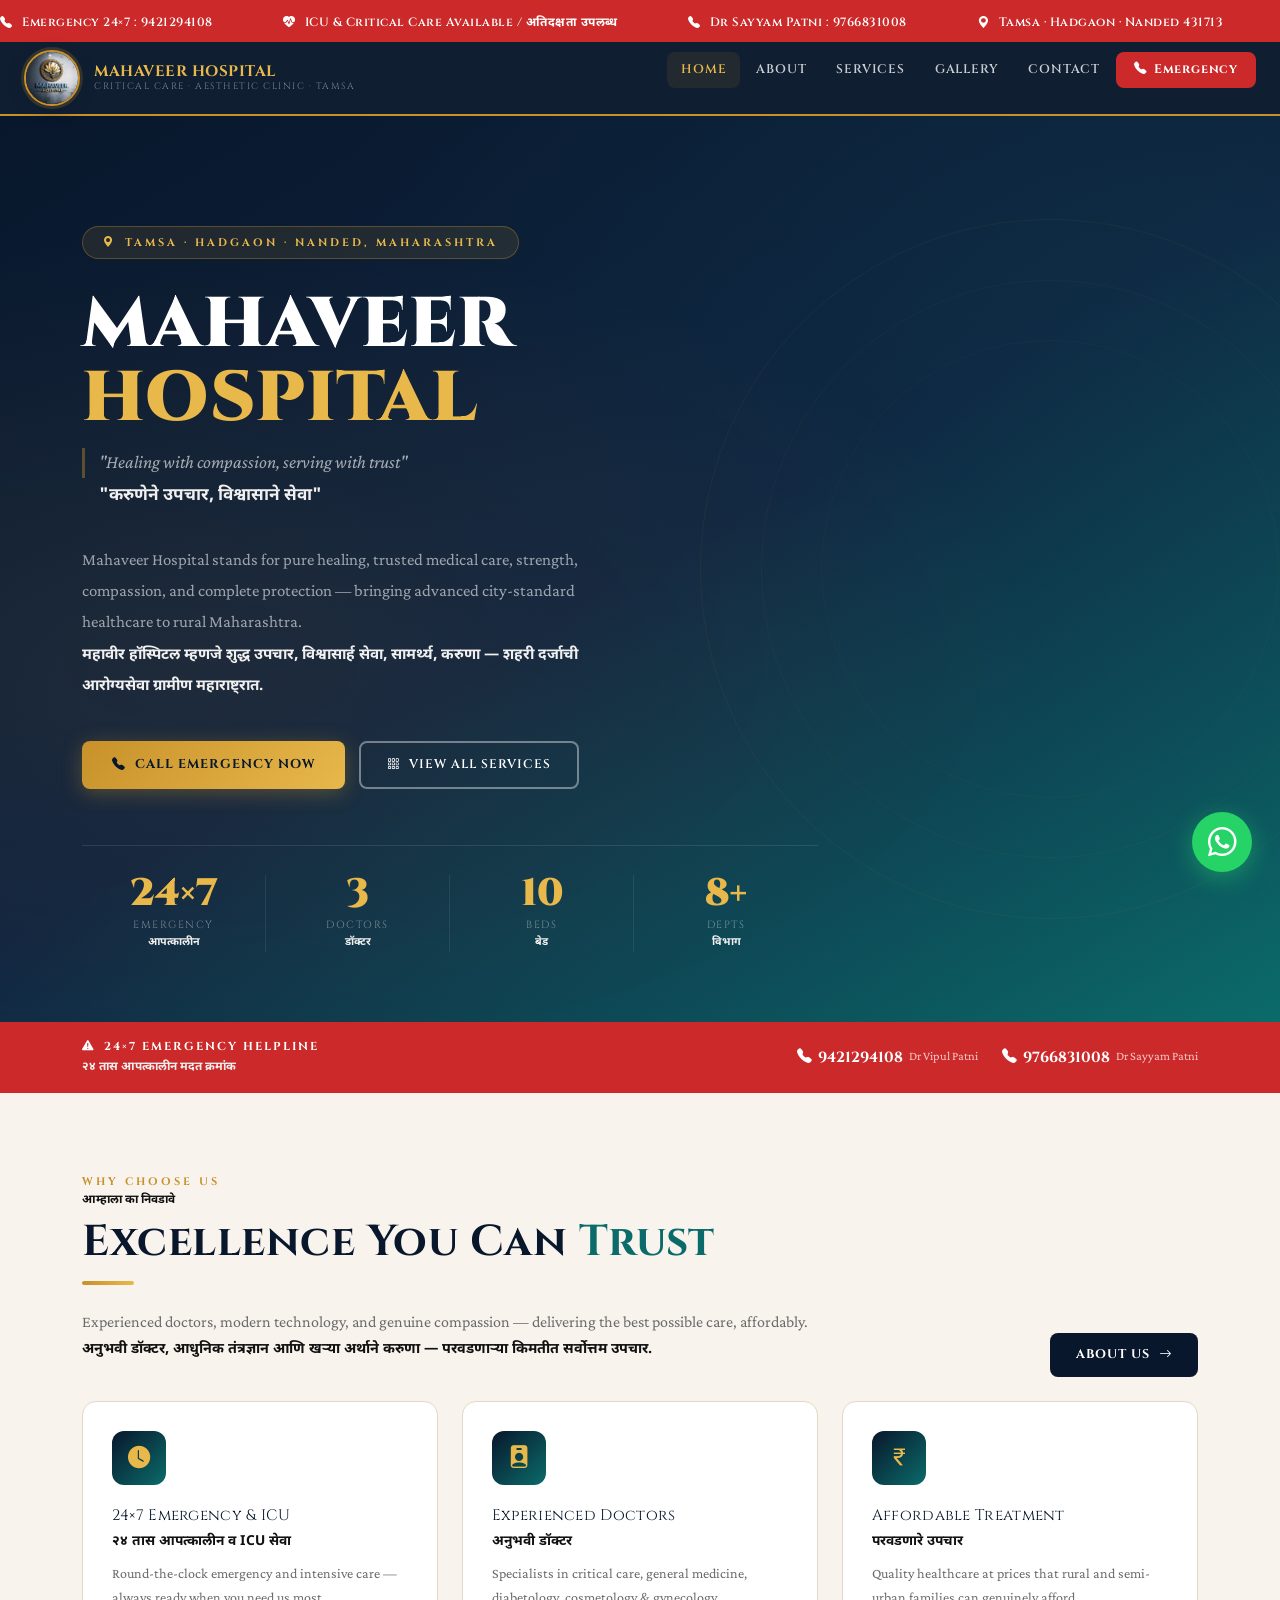
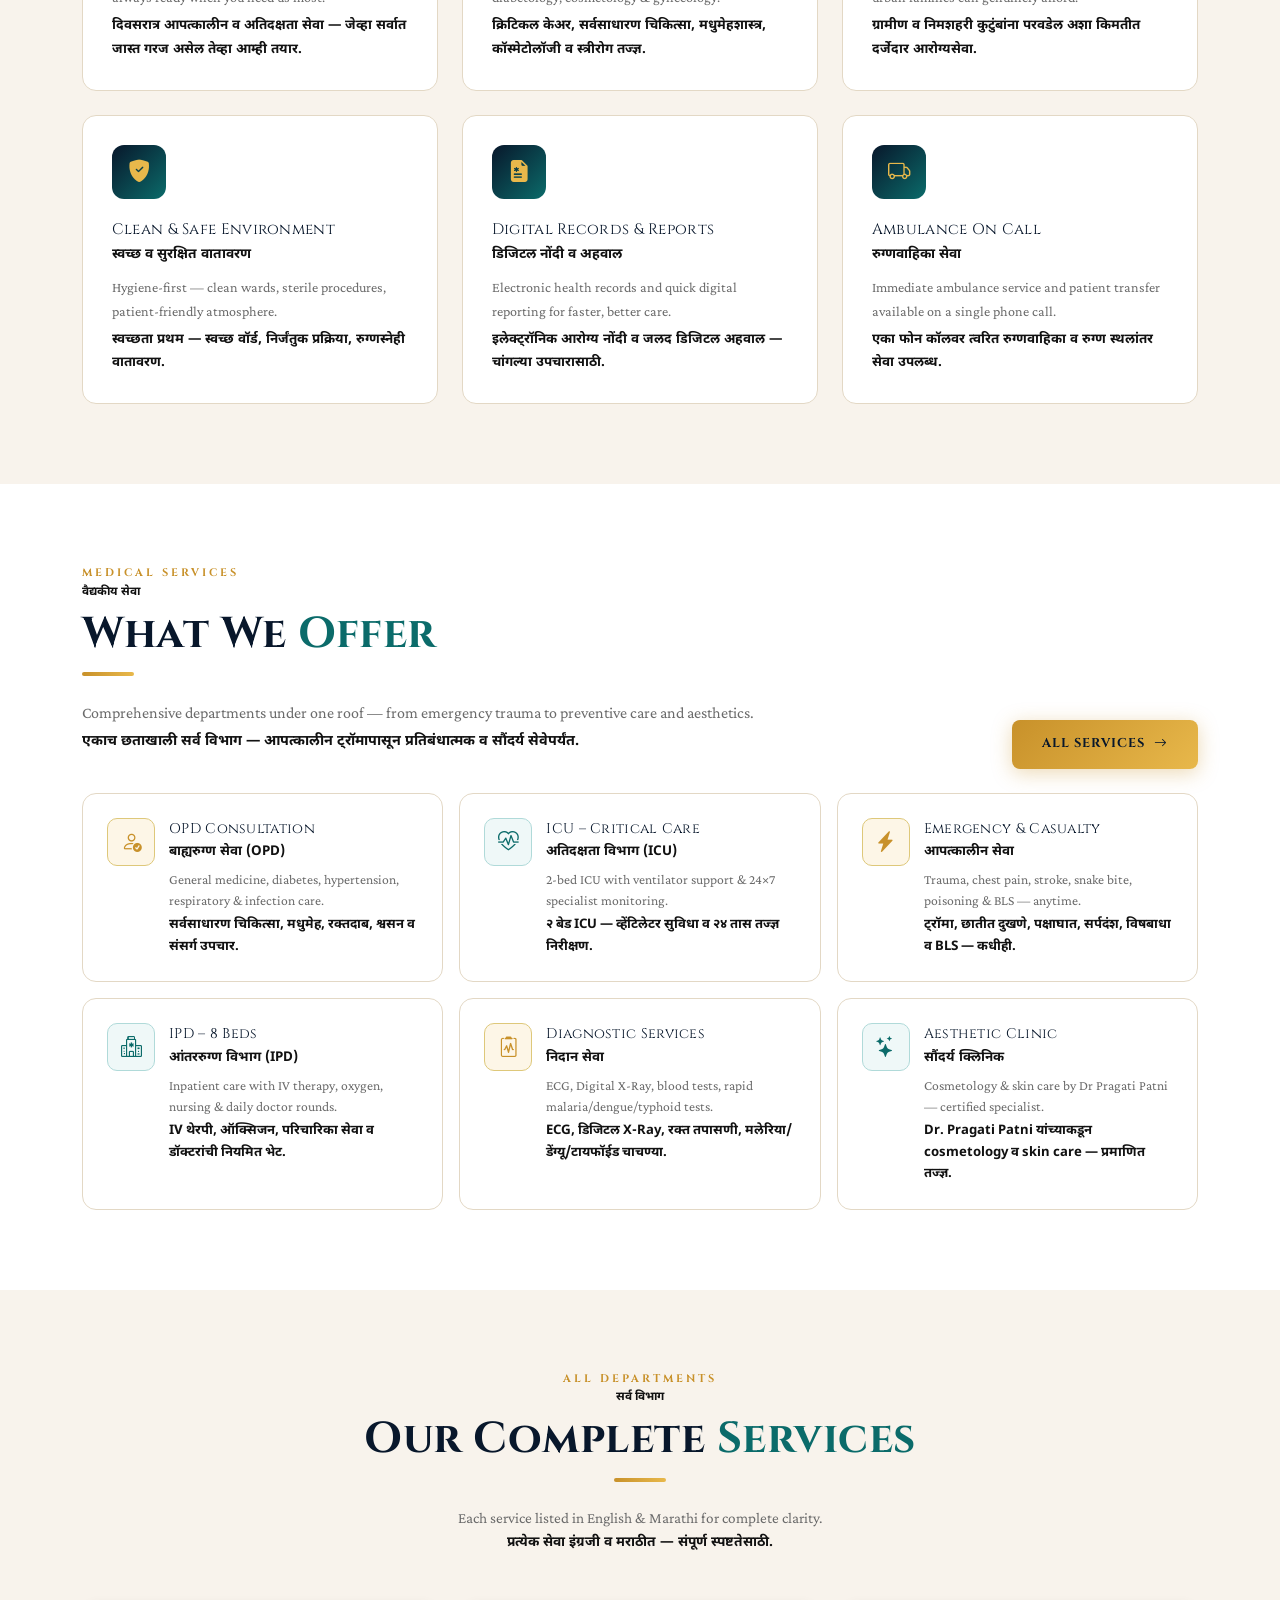
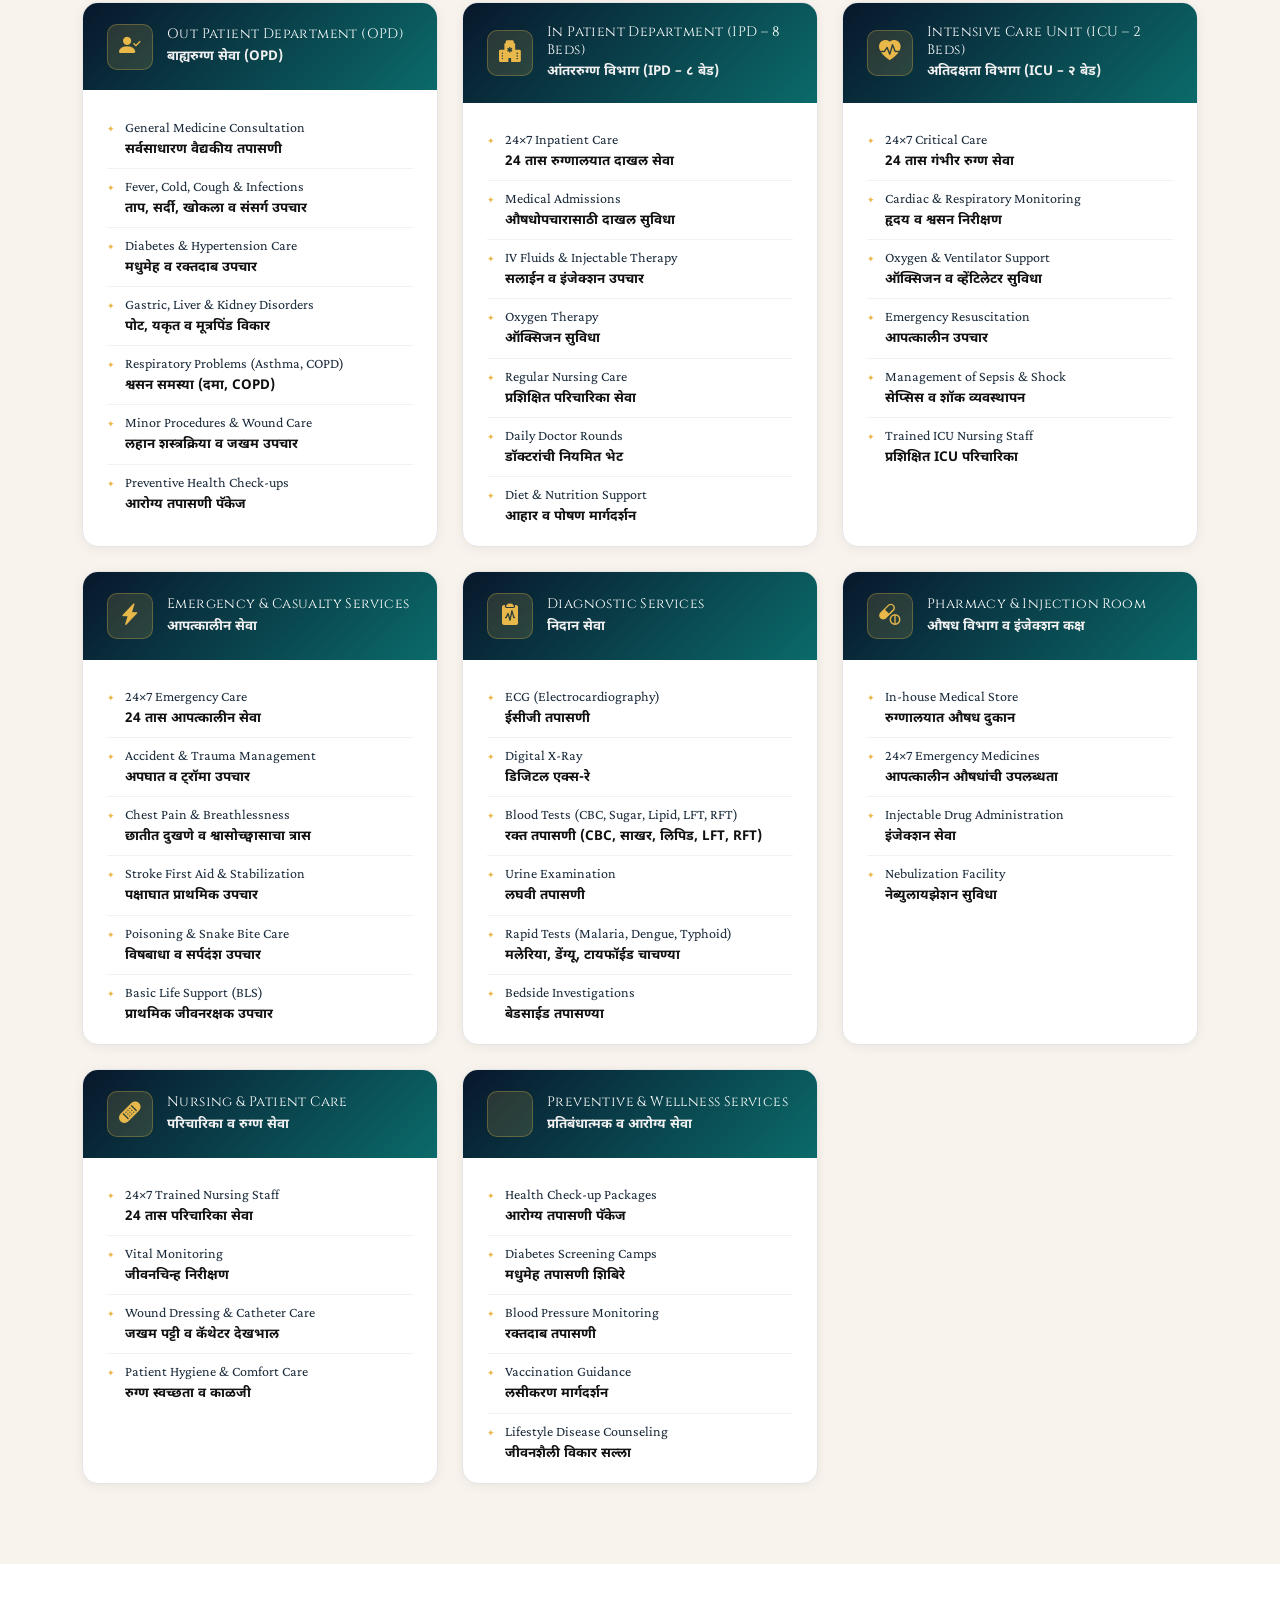
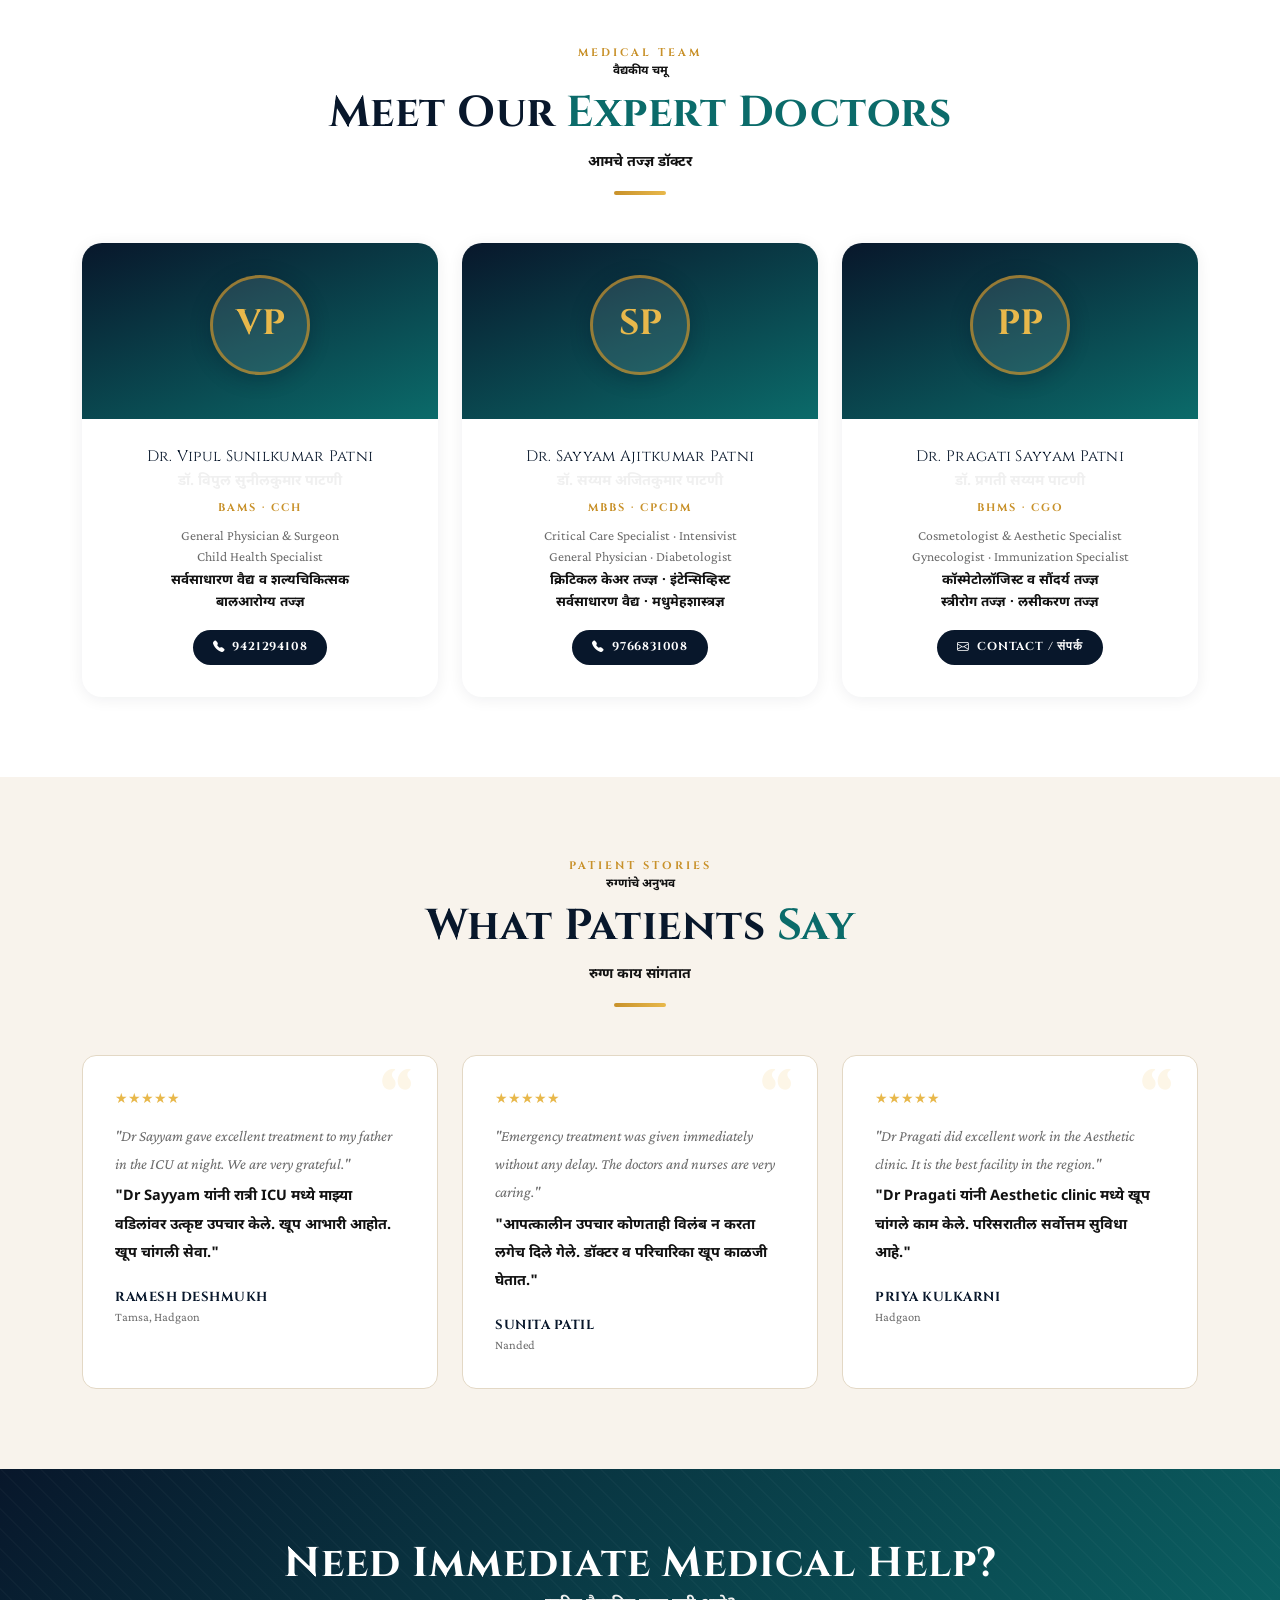
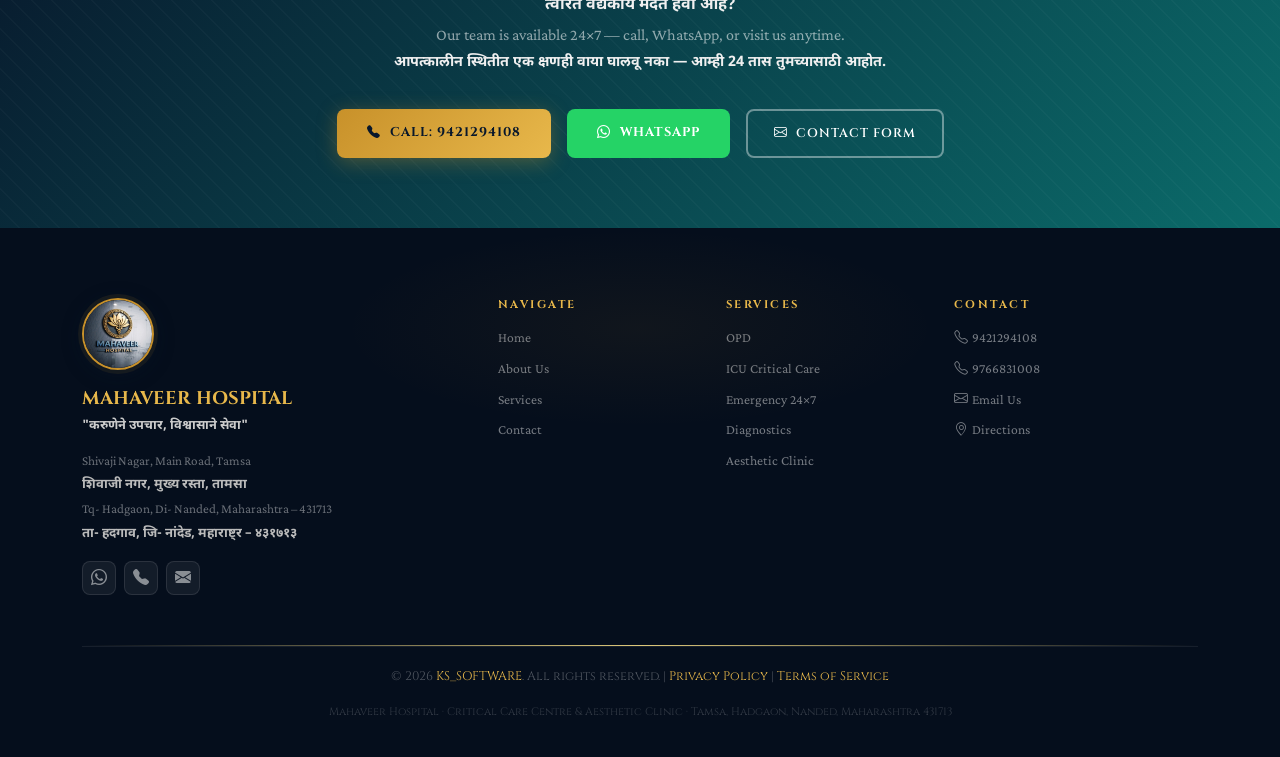
==== commit 9b237a6e: "GALLERY PAGE WESBITE FINAL CODE WITH MARATHI AND GALLERY CODE" ====
--- a/index.html
+++ b/index.html
@@ -207,6 +207,7 @@
     <li><a href="index.html" class="nav-link active">Home</a></li>
     <li><a href="about.html" class="nav-link">About</a></li>
     <li><a href="services.html" class="nav-link">Services</a></li>
+    <li><a href="gallery.html" class="nav-link">Gallery</a></li>
     <li><a href="contact.html" class="nav-link">Contact</a></li>
     <li><a href="tel:9421294108" class="nav-emergency"><i class="bi bi-telephone-fill"></i> Emergency</a></li>
   </ul>
